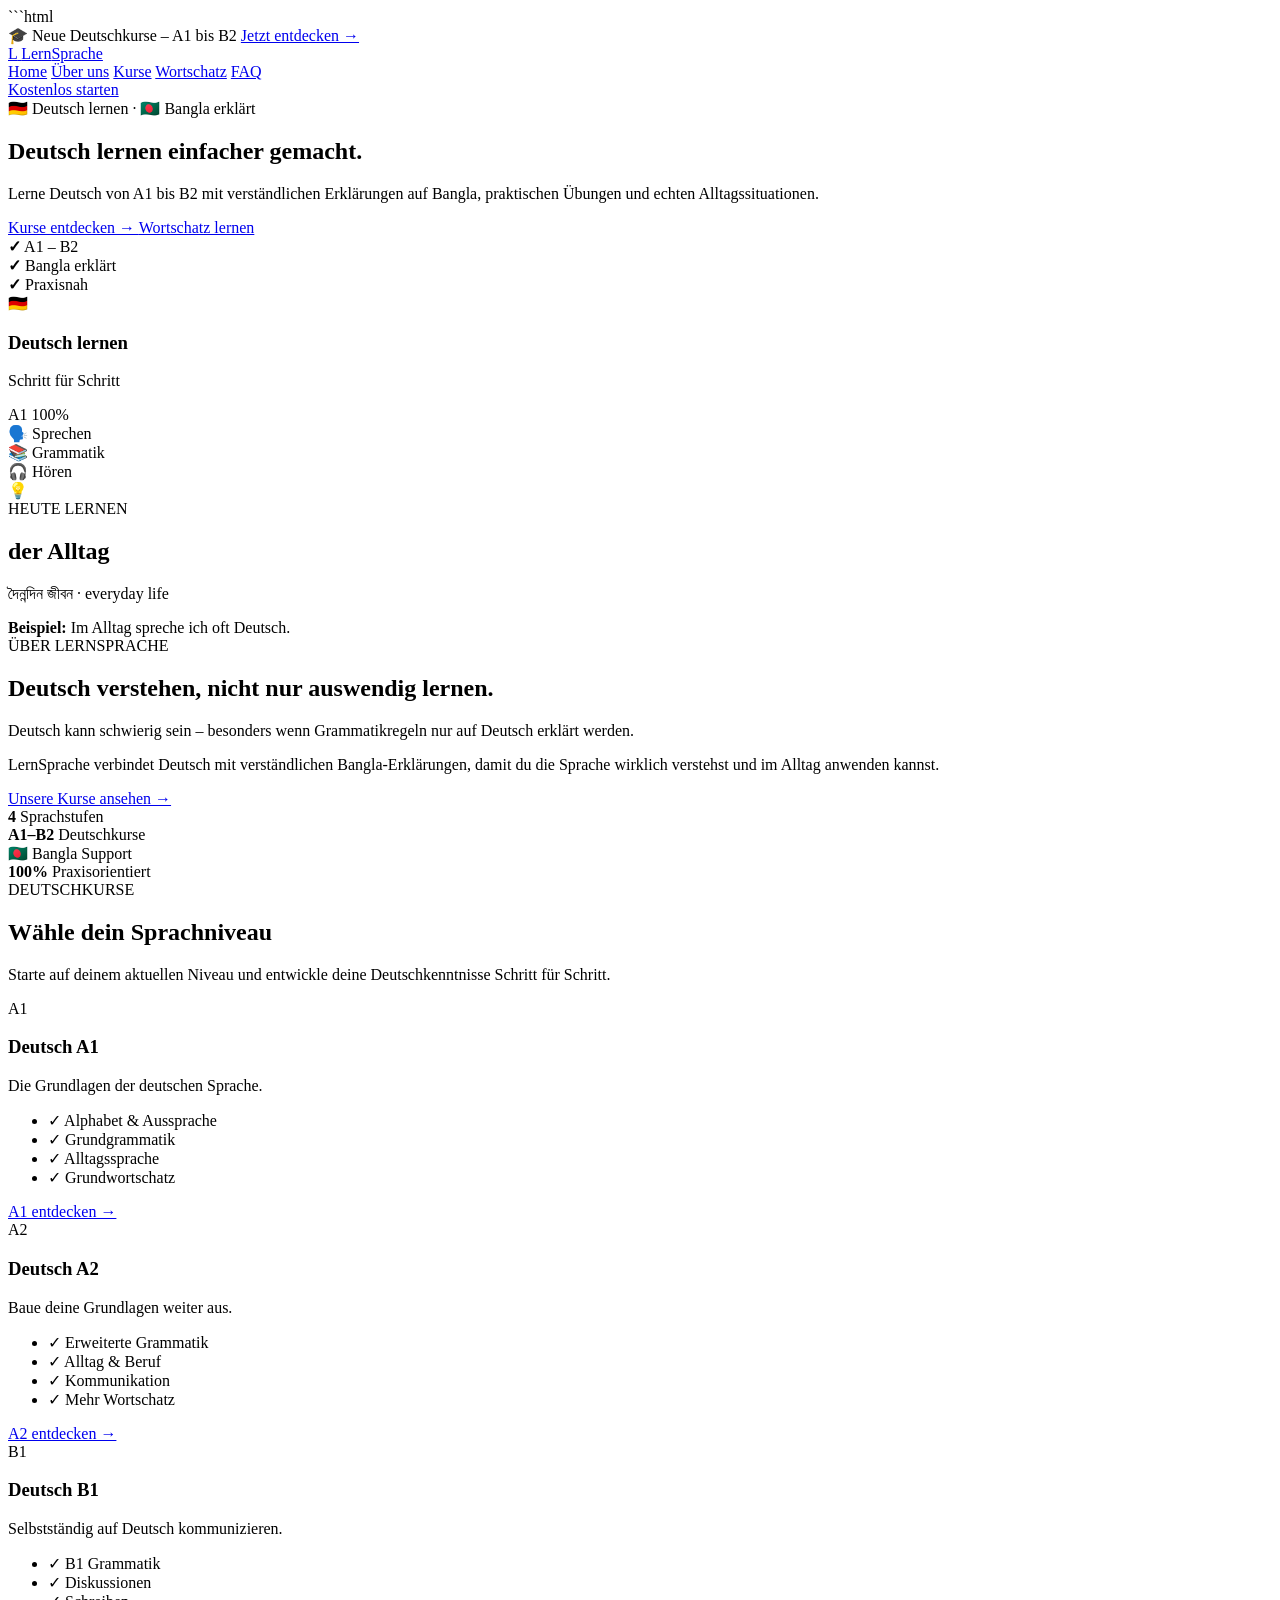
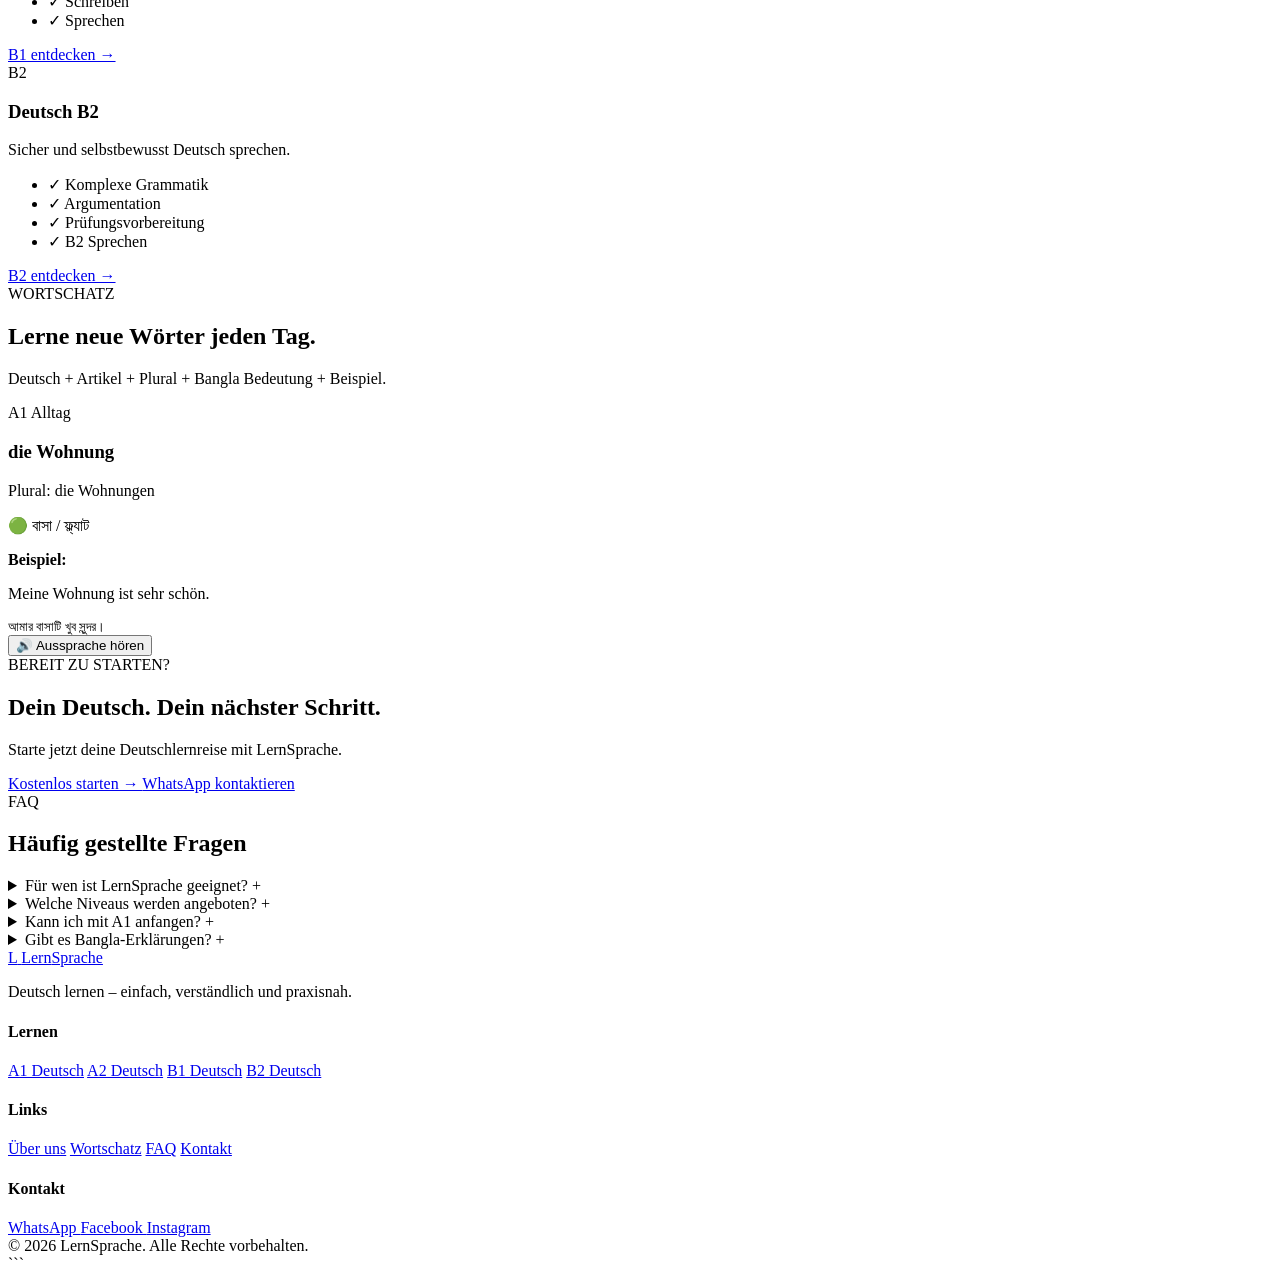
==== index.html @ aa7a7e9d "Add index.html for LernSprache website This commit adds a new HTML file for the LernSprache website," ====
```html
<!DOCTYPE html>
<html lang="de">

<head>
    <meta charset="UTF-8">

    <meta name="viewport" content="width=device-width, initial-scale=1.0">

    <meta name="description"
        content="LernSprache – Deutsch lernen auf Bangla. A1, A2, B1 und B2 Deutschkurse, Grammatik, Wortschatz und Prüfungsvorbereitung.">

    <title>LernSprache – Deutsch einfach lernen</title>

    <!-- Google Font -->
    <link rel="preconnect" href="https://fonts.googleapis.com">
    <link rel="preconnect" href="https://fonts.gstatic.com" crossorigin>

    <link
        href="https://fonts.googleapis.com/css2?family=Hind+Siliguri:wght@400;500;600;700&family=Poppins:wght@400;500;600;700;800&display=swap"
        rel="stylesheet">

    <!-- CSS -->
    <link rel="stylesheet" href="css/style.css">
</head>


<body>

    <!-- =========================================
         TOP ANNOUNCEMENT BAR
    ========================================== -->

    <div class="announcement-bar">
        🎓 Neue Deutschkurse – A1 bis B2
        <a href="#courses">Jetzt entdecken →</a>
    </div>


    <!-- =========================================
         NAVIGATION
    ========================================== -->

    <header class="header">

        <nav class="navbar container">

            <!-- Logo -->
            <a href="#" class="logo">
                <span class="logo-icon">L</span>
                <span class="logo-text">
                    Lern<span>Sprache</span>
                </span>
            </a>


            <!-- Navigation Links -->
            <div class="nav-links">

                <a href="#home">Home</a>

                <a href="#about">Über uns</a>

                <a href="#courses">Kurse</a>

                <a href="#vocabulary">Wortschatz</a>

                <a href="#faq">FAQ</a>

            </div>


            <!-- Navigation Button -->
            <a href="#contact" class="nav-button">
                Kostenlos starten
            </a>

        </nav>

    </header>



    <!-- =========================================
         HERO SECTION
    ========================================== -->

    <main>

        <section id="home" class="hero">

            <div class="container hero-grid">


                <!-- Hero Text -->

                <div class="hero-content">

                    <div class="badge">
                        🇩🇪 Deutsch lernen · 🇧🇩 Bangla erklärt
                    </div>


                    <h1>
                        Deutsch lernen
                        <span>einfacher</span>
                        gemacht.
                    </h1>


                    <p class="hero-description">
                        Lerne Deutsch von A1 bis B2 mit verständlichen
                        Erklärungen auf Bangla, praktischen Übungen und
                        echten Alltagssituationen.
                    </p>


                    <!-- Buttons -->

                    <div class="hero-buttons">

                        <a href="#courses" class="btn btn-primary">
                            Kurse entdecken →
                        </a>

                        <a href="#vocabulary" class="btn btn-secondary">
                            Wortschatz lernen
                        </a>

                    </div>


                    <!-- Small Features -->

                    <div class="hero-features">

                        <div>
                            <strong>✓</strong>
                            A1 – B2
                        </div>

                        <div>
                            <strong>✓</strong>
                            Bangla erklärt
                        </div>

                        <div>
                            <strong>✓</strong>
                            Praxisnah
                        </div>

                    </div>

                </div>


                <!-- Hero Illustration -->

                <div class="hero-visual">

                    <div class="hero-card main-card">

                        <div class="german-flag">
                            🇩🇪
                        </div>

                        <h3>
                            Deutsch lernen
                        </h3>

                        <p>
                            Schritt für Schritt
                        </p>

                        <div class="learning-progress">

                            <div class="progress-label">
                                <span>A1</span>
                                <span>100%</span>
                            </div>

                            <div class="progress-bar">
                                <div></div>
                            </div>

                        </div>

                    </div>


                    <div class="floating-card card-one">
                        🗣️ Sprechen
                    </div>

                    <div class="floating-card card-two">
                        📚 Grammatik
                    </div>

                    <div class="floating-card card-three">
                        🎧 Hören
                    </div>

                </div>

            </div>

        </section>



        <!-- =========================================
             TODAY'S WORD
        ========================================== -->

        <section class="word-section">

            <div class="container">

                <div class="word-card">

                    <div class="word-icon">
                        💡
                    </div>

                    <div>

                        <span class="section-label">
                            HEUTE LERNEN
                        </span>

                        <h2>
                            der Alltag
                        </h2>

                        <p>
                            দৈনন্দিন জীবন · everyday life
                        </p>

                    </div>

                    <div class="word-example">

                        <strong>Beispiel:</strong>

                        <span>
                            Im Alltag spreche ich oft Deutsch.
                        </span>

                    </div>

                </div>

            </div>

        </section>



        <!-- =========================================
             ABOUT
        ========================================== -->

        <section id="about" class="section about">

            <div class="container about-grid">

                <div class="about-content">

                    <span class="section-label">
                        ÜBER LERNSPRACHE
                    </span>

                    <h2>
                        Deutsch verstehen,
                        <span>nicht nur auswendig lernen.</span>
                    </h2>

                    <p>
                        Deutsch kann schwierig sein – besonders wenn
                        Grammatikregeln nur auf Deutsch erklärt werden.
                    </p>

                    <p>
                        LernSprache verbindet Deutsch mit verständlichen
                        Bangla-Erklärungen, damit du die Sprache wirklich
                        verstehst und im Alltag anwenden kannst.
                    </p>

                    <a href="#courses" class="text-link">
                        Unsere Kurse ansehen →
                    </a>

                </div>


                <div class="about-stats">

                    <div class="stat-card">

                        <strong>4</strong>

                        <span>
                            Sprachstufen
                        </span>

                    </div>


                    <div class="stat-card">

                        <strong>A1–B2</strong>

                        <span>
                            Deutschkurse
                        </span>

                    </div>


                    <div class="stat-card">

                        <strong>🇧🇩</strong>

                        <span>
                            Bangla Support
                        </span>

                    </div>


                    <div class="stat-card">

                        <strong>100%</strong>

                        <span>
                            Praxisorientiert
                        </span>

                    </div>

                </div>

            </div>

        </section>



        <!-- =========================================
             COURSES
        ========================================== -->

        <section id="courses" class="section courses">

            <div class="container">

                <div class="section-heading">

                    <span class="section-label">
                        DEUTSCHKURSE
                    </span>

                    <h2>
                        Wähle dein
                        <span>Sprachniveau</span>
                    </h2>

                    <p>
                        Starte auf deinem aktuellen Niveau und
                        entwickle deine Deutschkenntnisse Schritt für Schritt.
                    </p>

                </div>


                <div class="course-grid">


                    <!-- A1 -->

                    <article class="course-card">

                        <div class="level-badge">
                            A1
                        </div>

                        <h3>
                            Deutsch A1
                        </h3>

                        <p>
                            Die Grundlagen der deutschen Sprache.
                        </p>

                        <ul>

                            <li>✓ Alphabet & Aussprache</li>

                            <li>✓ Grundgrammatik</li>

                            <li>✓ Alltagssprache</li>

                            <li>✓ Grundwortschatz</li>

                        </ul>

                        <a href="#" class="course-button">
                            A1 entdecken →
                        </a>

                    </article>



                    <!-- A2 -->

                    <article class="course-card featured">

                        <div class="level-badge">
                            A2
                        </div>

                        <h3>
                            Deutsch A2
                        </h3>

                        <p>
                            Baue deine Grundlagen weiter aus.
                        </p>

                        <ul>

                            <li>✓ Erweiterte Grammatik</li>

                            <li>✓ Alltag & Beruf</li>

                            <li>✓ Kommunikation</li>

                            <li>✓ Mehr Wortschatz</li>

                        </ul>

                        <a href="#" class="course-button">
                            A2 entdecken →
                        </a>

                    </article>



                    <!-- B1 -->

                    <article class="course-card">

                        <div class="level-badge">
                            B1
                        </div>

                        <h3>
                            Deutsch B1
                        </h3>

                        <p>
                            Selbstständig auf Deutsch kommunizieren.
                        </p>

                        <ul>

                            <li>✓ B1 Grammatik</li>

                            <li>✓ Diskussionen</li>

                            <li>✓ Schreiben</li>

                            <li>✓ Sprechen</li>

                        </ul>

                        <a href="#" class="course-button">
                            B1 entdecken →
                        </a>

                    </article>



                    <!-- B2 -->

                    <article class="course-card">

                        <div class="level-badge">
                            B2
                        </div>

                        <h3>
                            Deutsch B2
                        </h3>

                        <p>
                            Sicher und selbstbewusst Deutsch sprechen.
                        </p>

                        <ul>

                            <li>✓ Komplexe Grammatik</li>

                            <li>✓ Argumentation</li>

                            <li>✓ Prüfungsvorbereitung</li>

                            <li>✓ B2 Sprechen</li>

                        </ul>

                        <a href="#" class="course-button">
                            B2 entdecken →
                        </a>

                    </article>

                </div>

            </div>

        </section>



        <!-- =========================================
             VOCABULARY
        ========================================== -->

        <section id="vocabulary" class="section vocabulary">

            <div class="container">

                <div class="section-heading">

                    <span class="section-label">
                        WORTSCHATZ
                    </span>

                    <h2>
                        Lerne neue Wörter
                        <span>jeden Tag.</span>
                    </h2>

                    <p>
                        Deutsch + Artikel + Plural + Bangla Bedeutung
                        + Beispiel.
                    </p>

                </div>


                <div class="vocabulary-card">

                    <div class="vocab-top">

                        <span class="vocab-level">
                            A1
                        </span>

                        <span>
                            Alltag
                        </span>

                    </div>


                    <h3>
                        die Wohnung
                    </h3>


                    <p class="plural">
                        Plural: die Wohnungen
                    </p>


                    <p class="meaning">
                        🟢 বাসা / ফ্ল্যাট
                    </p>


                    <div class="example-box">

                        <strong>
                            Beispiel:
                        </strong>

                        <p>
                            Meine Wohnung ist sehr schön.
                        </p>

                        <small>
                            আমার বাসাটি খুব সুন্দর।
                        </small>

                    </div>


                    <button class="audio-button">
                        🔊 Aussprache hören
                    </button>

                </div>

            </div>

        </section>



        <!-- =========================================
             CTA
        ========================================== -->

        <section id="contact" class="cta-section">

            <div class="container">

                <div class="cta-card">

                    <div>

                        <span class="section-label">
                            BEREIT ZU STARTEN?
                        </span>

                        <h2>
                            Dein Deutsch.
                            Dein nächster Schritt.
                        </h2>

                        <p>
                            Starte jetzt deine Deutschlernreise
                            mit LernSprache.
                        </p>

                    </div>


                    <div class="cta-buttons">

                        <a href="#" class="btn btn-white">
                            Kostenlos starten →
                        </a>

                        <a href="#" class="btn btn-outline-white">
                            WhatsApp kontaktieren
                        </a>

                    </div>

                </div>

            </div>

        </section>



        <!-- =========================================
             FAQ
        ========================================== -->

        <section id="faq" class="section faq">

            <div class="container">

                <div class="section-heading">

                    <span class="section-label">
                        FAQ
                    </span>

                    <h2>
                        Häufig gestellte
                        <span>Fragen</span>
                    </h2>

                </div>


                <div class="faq-list">


                    <details>

                        <summary>
                            Für wen ist LernSprache geeignet?
                            <span>+</span>
                        </summary>

                        <p>
                            LernSprache richtet sich an Deutschlernende
                            von A1 bis B2, besonders an Lernende, die
                            verständliche Erklärungen auf Bangla wünschen.
                        </p>

                    </details>


                    <details>

                        <summary>
                            Welche Niveaus werden angeboten?
                            <span>+</span>
                        </summary>

                        <p>
                            Aktuell konzentriert sich LernSprache auf
                            A1, A2, B1 und B2.
                        </p>

                    </details>


                    <details>

                        <summary>
                            Kann ich mit A1 anfangen?
                            <span>+</span>
                        </summary>

                        <p>
                            Ja. Du kannst ohne vorherige Deutschkenntnisse
                            mit A1 beginnen.
                        </p>

                    </details>


                    <details>

                        <summary>
                            Gibt es Bangla-Erklärungen?
                            <span>+</span>
                        </summary>

                        <p>
                            Ja. Grammatik, Wortschatz und wichtige
                            Konzepte können auf Bangla erklärt werden.
                        </p>

                    </details>

                </div>

            </div>

        </section>

    </main>



    <!-- =========================================
         FOOTER
    ========================================== -->

    <footer class="footer">

        <div class="container footer-grid">


            <div>

                <a href="#" class="logo footer-logo">

                    <span class="logo-icon">L</span>

                    <span class="logo-text">
                        Lern<span>Sprache</span>
                    </span>

                </a>

                <p>
                    Deutsch lernen – einfach,
                    verständlich und praxisnah.
                </p>

            </div>


            <div>

                <h4>
                    Lernen
                </h4>

                <a href="#courses">A1 Deutsch</a>

                <a href="#courses">A2 Deutsch</a>

                <a href="#courses">B1 Deutsch</a>

                <a href="#courses">B2 Deutsch</a>

            </div>


            <div>

                <h4>
                    Links
                </h4>

                <a href="#about">Über uns</a>

                <a href="#vocabulary">Wortschatz</a>

                <a href="#faq">FAQ</a>

                <a href="#contact">Kontakt</a>

            </div>


            <div>

                <h4>
                    Kontakt
                </h4>

                <a href="#">
                    WhatsApp
                </a>

                <a href="#">
                    Facebook
                </a>

                <a href="#">
                    Instagram
                </a>

            </div>

        </div>


        <div class="footer-bottom">

            <div class="container">

                © 2026 LernSprache. Alle Rechte vorbehalten.

            </div>

        </div>

    </footer>


</body>

</html>
```
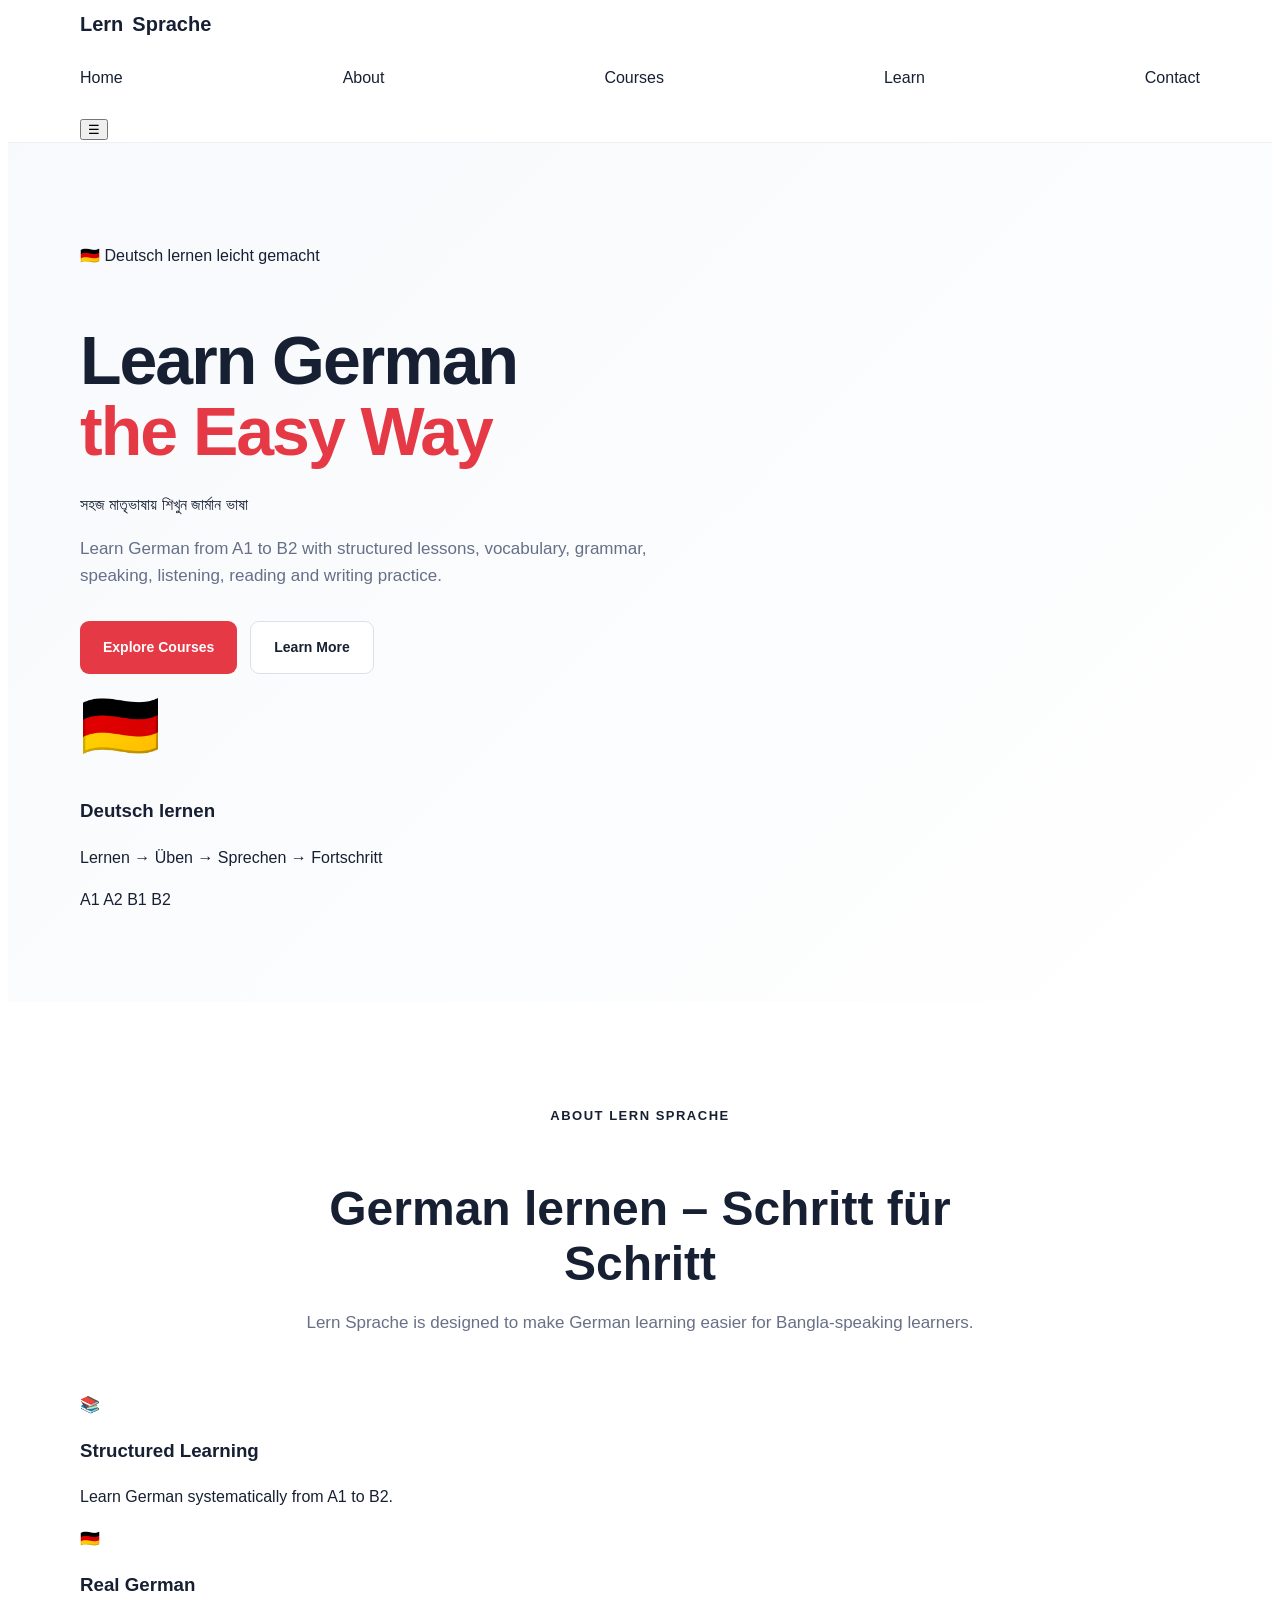
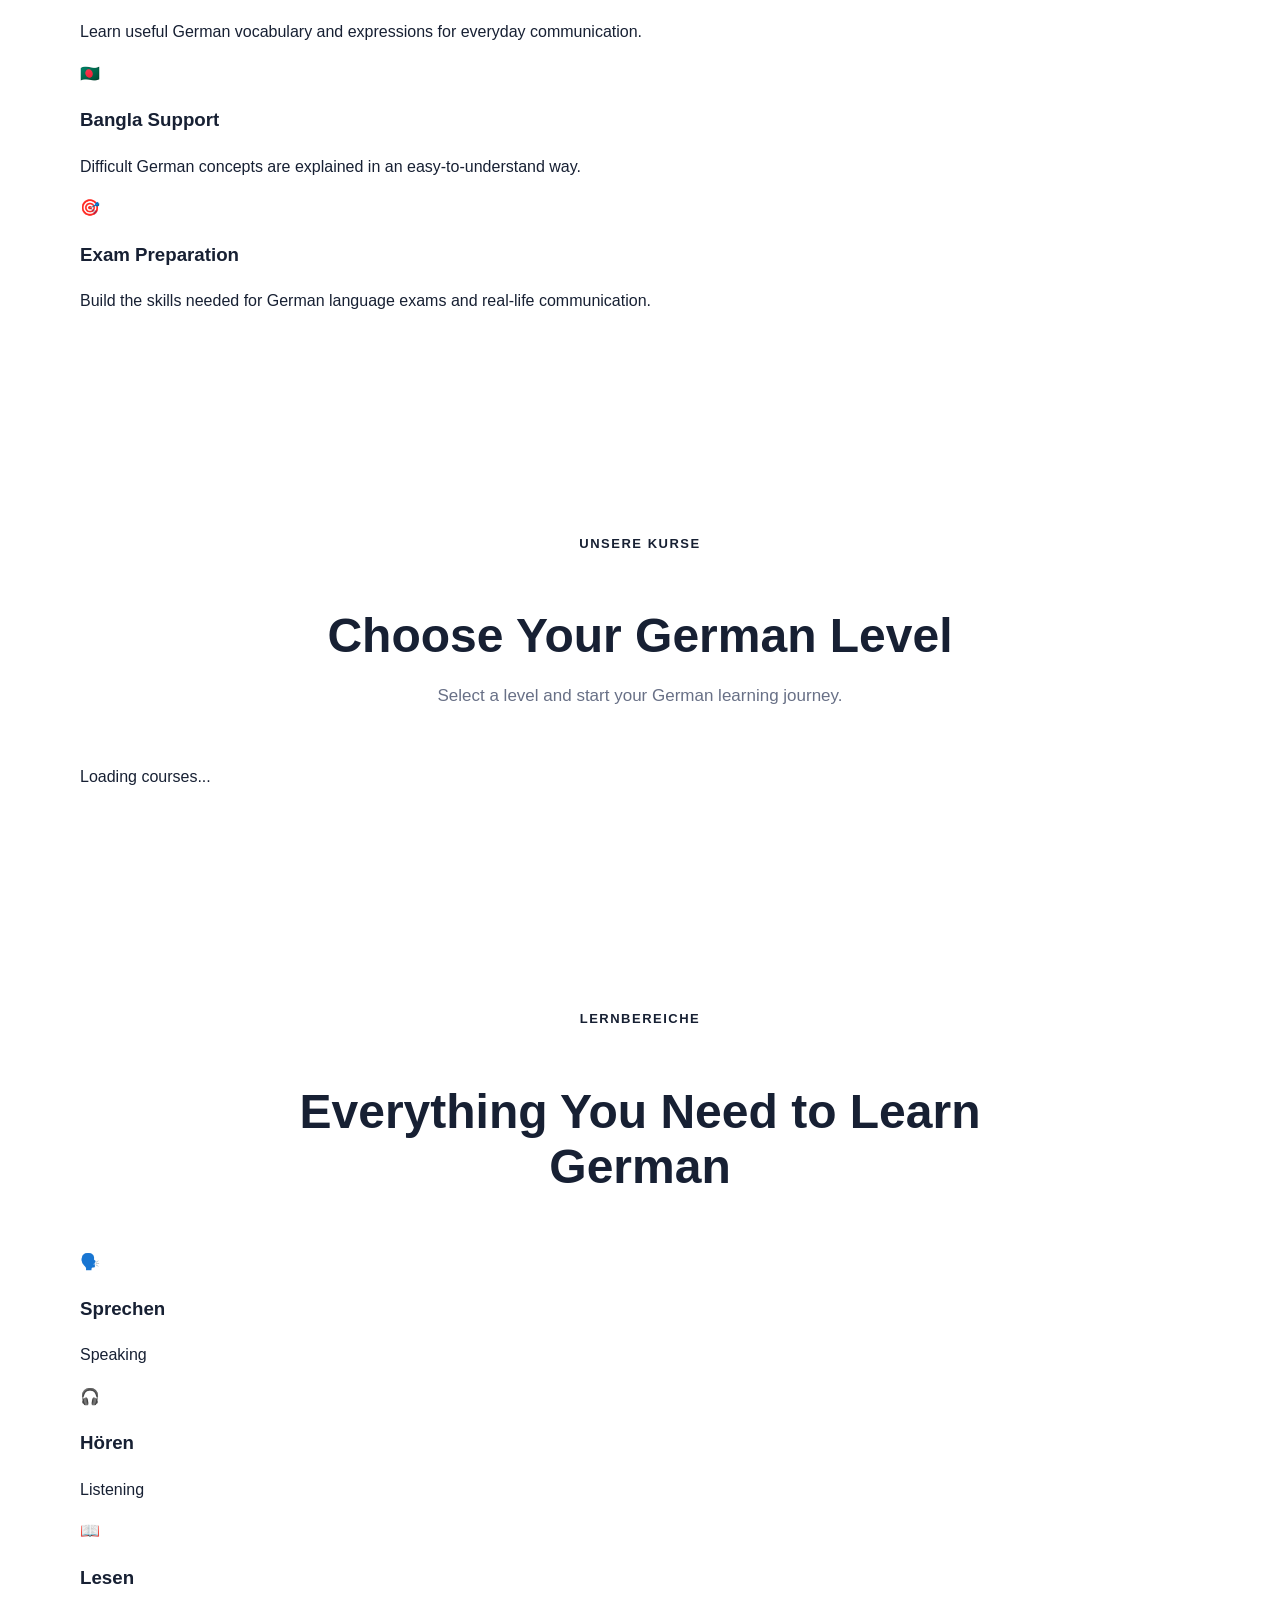
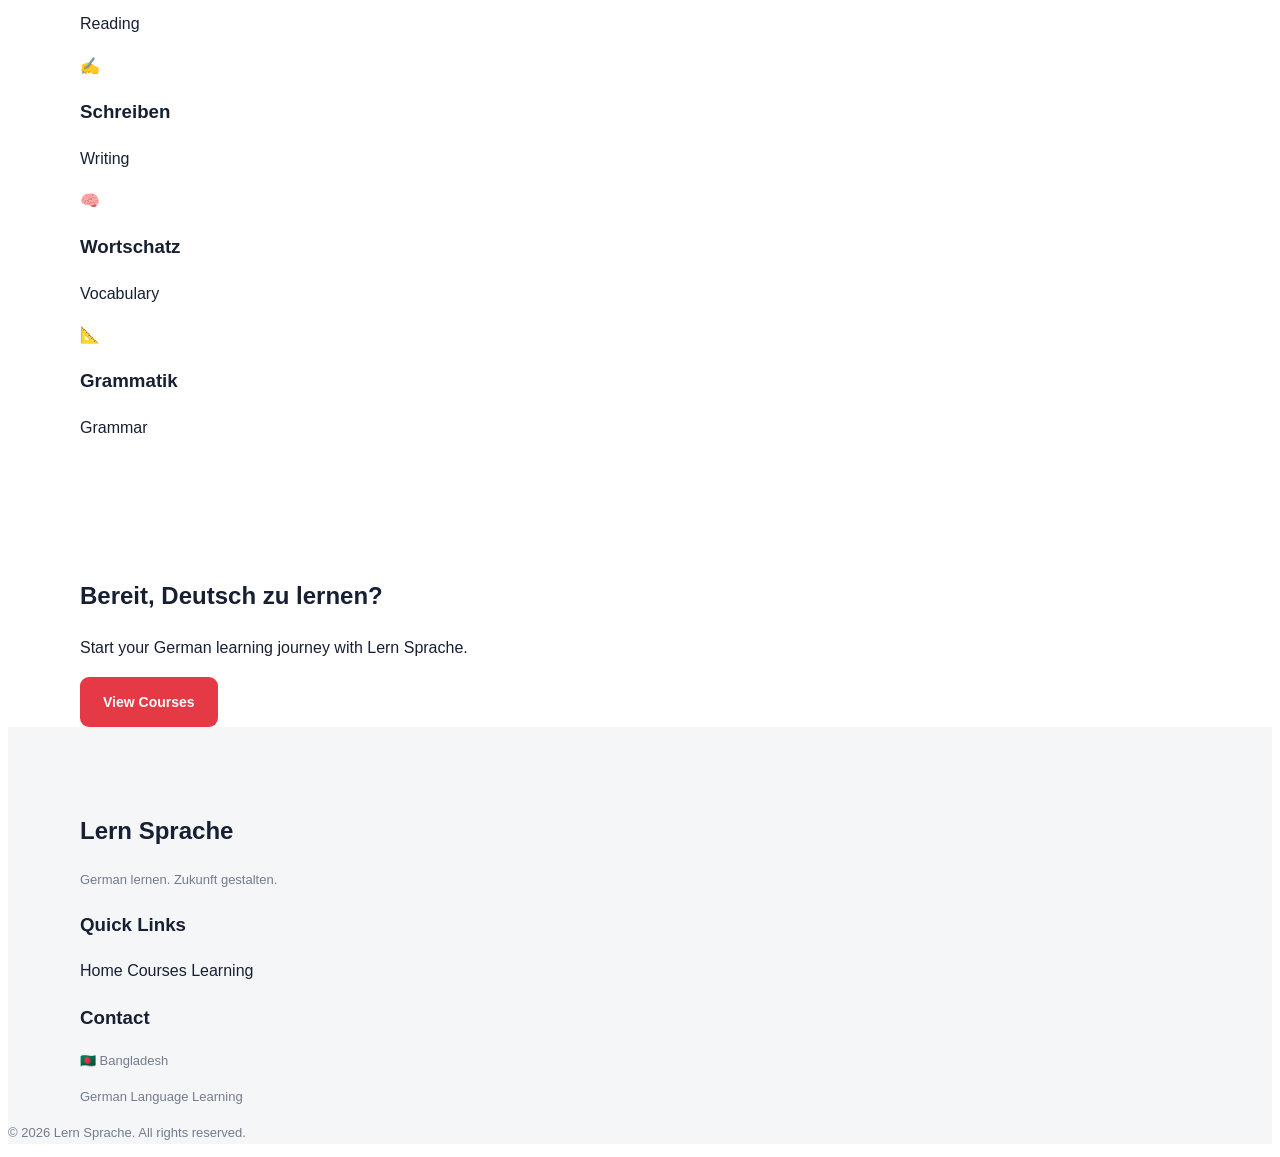
==== commit 1463b39b: "Revise index.html for improved content and language Updated the language and content of the index.ht" ====
--- a/index.html
+++ b/index.html
@@ -1,861 +1,417 @@
-```html
 <!DOCTYPE html>
-<html lang="de">
-
+<html lang="en">
 <head>
     <meta charset="UTF-8">
 
     <meta name="viewport" content="width=device-width, initial-scale=1.0">
 
-    <meta name="description"
-        content="LernSprache – Deutsch lernen auf Bangla. A1, A2, B1 und B2 Deutschkurse, Grammatik, Wortschatz und Prüfungsvorbereitung.">
-
-    <title>LernSprache – Deutsch einfach lernen</title>
-
-    <!-- Google Font -->
-    <link rel="preconnect" href="https://fonts.googleapis.com">
-    <link rel="preconnect" href="https://fonts.gstatic.com" crossorigin>
-
-    <link
-        href="https://fonts.googleapis.com/css2?family=Hind+Siliguri:wght@400;500;600;700&family=Poppins:wght@400;500;600;700;800&display=swap"
-        rel="stylesheet">
-
-    <!-- CSS -->
+    <meta
+        name="description"
+        content="Lern Sprache – Learn German easily with Bangla and English support."
+    >
+
+    <title>Lern Sprache | Learn German Easily</title>
+
     <link rel="stylesheet" href="css/style.css">
 </head>
 
-
 <body>
 
-    <!-- =========================================
-         TOP ANNOUNCEMENT BAR
-    ========================================== -->
-
-    <div class="announcement-bar">
-        🎓 Neue Deutschkurse – A1 bis B2
-        <a href="#courses">Jetzt entdecken →</a>
-    </div>
-
-
-    <!-- =========================================
-         NAVIGATION
-    ========================================== -->
+    <!-- ================= HEADER ================= -->
 
     <header class="header">
 
-        <nav class="navbar container">
-
-            <!-- Logo -->
-            <a href="#" class="logo">
-                <span class="logo-icon">L</span>
-                <span class="logo-text">
-                    Lern<span>Sprache</span>
+        <div class="container nav-container">
+
+            <a href="index.html" class="logo">
+                Lern <span>Sprache</span>
+            </a>
+
+            <nav class="navbar">
+
+                <a href="#home">Home</a>
+                <a href="#about">About</a>
+                <a href="#courses">Courses</a>
+                <a href="#learning">Learn</a>
+                <a href="#contact">Contact</a>
+
+            </nav>
+
+            <button class="menu-btn" id="menuBtn">
+                ☰
+            </button>
+
+        </div>
+
+    </header>
+
+
+    <!-- ================= HERO ================= -->
+
+    <section class="hero" id="home">
+
+        <div class="container hero-container">
+
+            <div class="hero-content">
+
+                <span class="hero-label">
+                    🇩🇪 Deutsch lernen leicht gemacht
                 </span>
+
+                <h1>
+                    Learn German
+                    <span>the Easy Way</span>
+                </h1>
+
+                <p class="hero-bangla">
+                    সহজ মাতৃভাষায় শিখুন জার্মান ভাষা
+                </p>
+
+                <p class="hero-description">
+                    Learn German from A1 to B2 with structured lessons,
+                    vocabulary, grammar, speaking, listening, reading and writing practice.
+                </p>
+
+                <div class="hero-buttons">
+
+                    <a href="#courses" class="btn btn-primary">
+                        Explore Courses
+                    </a>
+
+                    <a href="#about" class="btn btn-secondary">
+                        Learn More
+                    </a>
+
+                </div>
+
+            </div>
+
+
+            <div class="hero-card">
+
+                <div class="german-flag">
+                    🇩🇪
+                </div>
+
+                <h3>
+                    Deutsch lernen
+                </h3>
+
+                <p>
+                    Lernen → Üben → Sprechen → Fortschritt
+                </p>
+
+                <div class="hero-levels">
+
+                    <span>A1</span>
+                    <span>A2</span>
+                    <span>B1</span>
+                    <span>B2</span>
+
+                </div>
+
+            </div>
+
+        </div>
+
+    </section>
+
+
+    <!-- ================= ABOUT ================= -->
+
+    <section class="section" id="about">
+
+        <div class="container">
+
+            <div class="section-heading">
+
+                <span class="section-label">
+                    About Lern Sprache
+                </span>
+
+                <h2>
+                    German lernen – Schritt für Schritt
+                </h2>
+
+                <p>
+                    Lern Sprache is designed to make German learning easier
+                    for Bangla-speaking learners.
+                </p>
+
+            </div>
+
+
+            <div class="features">
+
+                <div class="feature-card">
+
+                    <div class="feature-icon">
+                        📚
+                    </div>
+
+                    <h3>
+                        Structured Learning
+                    </h3>
+
+                    <p>
+                        Learn German systematically from A1 to B2.
+                    </p>
+
+                </div>
+
+
+                <div class="feature-card">
+
+                    <div class="feature-icon">
+                        🇩🇪
+                    </div>
+
+                    <h3>
+                        Real German
+                    </h3>
+
+                    <p>
+                        Learn useful German vocabulary and expressions
+                        for everyday communication.
+                    </p>
+
+                </div>
+
+
+                <div class="feature-card">
+
+                    <div class="feature-icon">
+                        🇧🇩
+                    </div>
+
+                    <h3>
+                        Bangla Support
+                    </h3>
+
+                    <p>
+                        Difficult German concepts are explained
+                        in an easy-to-understand way.
+                    </p>
+
+                </div>
+
+
+                <div class="feature-card">
+
+                    <div class="feature-icon">
+                        🎯
+                    </div>
+
+                    <h3>
+                        Exam Preparation
+                    </h3>
+
+                    <p>
+                        Build the skills needed for German language exams
+                        and real-life communication.
+                    </p>
+
+                </div>
+
+            </div>
+
+        </div>
+
+    </section>
+
+
+    <!-- ================= COURSES ================= -->
+
+    <section class="section courses-section" id="courses">
+
+        <div class="container">
+
+            <div class="section-heading">
+
+                <span class="section-label">
+                    Unsere Kurse
+                </span>
+
+                <h2>
+                    Choose Your German Level
+                </h2>
+
+                <p>
+                    Select a level and start your German learning journey.
+                </p>
+
+            </div>
+
+
+            <!-- JavaScript will generate courses here -->
+
+            <div
+                class="courses-grid"
+                id="coursesContainer"
+            >
+
+                <p class="loading">
+                    Loading courses...
+                </p>
+
+            </div>
+
+        </div>
+
+    </section>
+
+
+    <!-- ================= LEARNING ================= -->
+
+    <section class="section" id="learning">
+
+        <div class="container">
+
+            <div class="section-heading">
+
+                <span class="section-label">
+                    Lernbereiche
+                </span>
+
+                <h2>
+                    Everything You Need to Learn German
+                </h2>
+
+            </div>
+
+
+            <div class="learning-grid">
+
+                <div class="learning-card">
+                    <span>🗣️</span>
+                    <h3>Sprechen</h3>
+                    <p>Speaking</p>
+                </div>
+
+                <div class="learning-card">
+                    <span>🎧</span>
+                    <h3>Hören</h3>
+                    <p>Listening</p>
+                </div>
+
+                <div class="learning-card">
+                    <span>📖</span>
+                    <h3>Lesen</h3>
+                    <p>Reading</p>
+                </div>
+
+                <div class="learning-card">
+                    <span>✍️</span>
+                    <h3>Schreiben</h3>
+                    <p>Writing</p>
+                </div>
+
+                <div class="learning-card">
+                    <span>🧠</span>
+                    <h3>Wortschatz</h3>
+                    <p>Vocabulary</p>
+                </div>
+
+                <div class="learning-card">
+                    <span>📐</span>
+                    <h3>Grammatik</h3>
+                    <p>Grammar</p>
+                </div>
+
+            </div>
+
+        </div>
+
+    </section>
+
+
+    <!-- ================= CTA ================= -->
+
+    <section class="cta">
+
+        <div class="container cta-content">
+
+            <h2>
+                Bereit, Deutsch zu lernen?
+            </h2>
+
+            <p>
+                Start your German learning journey with Lern Sprache.
+            </p>
+
+            <a href="#courses" class="btn btn-primary">
+                View Courses
             </a>
 
-
-            <!-- Navigation Links -->
-            <div class="nav-links">
+        </div>
+
+    </section>
+
+
+    <!-- ================= CONTACT ================= -->
+
+    <footer class="footer" id="contact">
+
+        <div class="container footer-container">
+
+            <div>
+
+                <h2 class="footer-logo">
+                    Lern Sprache
+                </h2>
+
+                <p>
+                    German lernen. Zukunft gestalten.
+                </p>
+
+            </div>
+
+
+            <div>
+
+                <h3>
+                    Quick Links
+                </h3>
 
                 <a href="#home">Home</a>
-
-                <a href="#about">Über uns</a>
-
-                <a href="#courses">Kurse</a>
-
-                <a href="#vocabulary">Wortschatz</a>
-
-                <a href="#faq">FAQ</a>
-
-            </div>
-
-
-            <!-- Navigation Button -->
-            <a href="#contact" class="nav-button">
-                Kostenlos starten
-            </a>
-
-        </nav>
-
-    </header>
-
-
-
-    <!-- =========================================
-         HERO SECTION
-    ========================================== -->
-
-    <main>
-
-        <section id="home" class="hero">
-
-            <div class="container hero-grid">
-
-
-                <!-- Hero Text -->
-
-                <div class="hero-content">
-
-                    <div class="badge">
-                        🇩🇪 Deutsch lernen · 🇧🇩 Bangla erklärt
-                    </div>
-
-
-                    <h1>
-                        Deutsch lernen
-                        <span>einfacher</span>
-                        gemacht.
-                    </h1>
-
-
-                    <p class="hero-description">
-                        Lerne Deutsch von A1 bis B2 mit verständlichen
-                        Erklärungen auf Bangla, praktischen Übungen und
-                        echten Alltagssituationen.
-                    </p>
-
-
-                    <!-- Buttons -->
-
-                    <div class="hero-buttons">
-
-                        <a href="#courses" class="btn btn-primary">
-                            Kurse entdecken →
-                        </a>
-
-                        <a href="#vocabulary" class="btn btn-secondary">
-                            Wortschatz lernen
-                        </a>
-
-                    </div>
-
-
-                    <!-- Small Features -->
-
-                    <div class="hero-features">
-
-                        <div>
-                            <strong>✓</strong>
-                            A1 – B2
-                        </div>
-
-                        <div>
-                            <strong>✓</strong>
-                            Bangla erklärt
-                        </div>
-
-                        <div>
-                            <strong>✓</strong>
-                            Praxisnah
-                        </div>
-
-                    </div>
-
-                </div>
-
-
-                <!-- Hero Illustration -->
-
-                <div class="hero-visual">
-
-                    <div class="hero-card main-card">
-
-                        <div class="german-flag">
-                            🇩🇪
-                        </div>
-
-                        <h3>
-                            Deutsch lernen
-                        </h3>
-
-                        <p>
-                            Schritt für Schritt
-                        </p>
-
-                        <div class="learning-progress">
-
-                            <div class="progress-label">
-                                <span>A1</span>
-                                <span>100%</span>
-                            </div>
-
-                            <div class="progress-bar">
-                                <div></div>
-                            </div>
-
-                        </div>
-
-                    </div>
-
-
-                    <div class="floating-card card-one">
-                        🗣️ Sprechen
-                    </div>
-
-                    <div class="floating-card card-two">
-                        📚 Grammatik
-                    </div>
-
-                    <div class="floating-card card-three">
-                        🎧 Hören
-                    </div>
-
-                </div>
-
-            </div>
-
-        </section>
-
-
-
-        <!-- =========================================
-             TODAY'S WORD
-        ========================================== -->
-
-        <section class="word-section">
-
-            <div class="container">
-
-                <div class="word-card">
-
-                    <div class="word-icon">
-                        💡
-                    </div>
-
-                    <div>
-
-                        <span class="section-label">
-                            HEUTE LERNEN
-                        </span>
-
-                        <h2>
-                            der Alltag
-                        </h2>
-
-                        <p>
-                            দৈনন্দিন জীবন · everyday life
-                        </p>
-
-                    </div>
-
-                    <div class="word-example">
-
-                        <strong>Beispiel:</strong>
-
-                        <span>
-                            Im Alltag spreche ich oft Deutsch.
-                        </span>
-
-                    </div>
-
-                </div>
-
-            </div>
-
-        </section>
-
-
-
-        <!-- =========================================
-             ABOUT
-        ========================================== -->
-
-        <section id="about" class="section about">
-
-            <div class="container about-grid">
-
-                <div class="about-content">
-
-                    <span class="section-label">
-                        ÜBER LERNSPRACHE
-                    </span>
-
-                    <h2>
-                        Deutsch verstehen,
-                        <span>nicht nur auswendig lernen.</span>
-                    </h2>
-
-                    <p>
-                        Deutsch kann schwierig sein – besonders wenn
-                        Grammatikregeln nur auf Deutsch erklärt werden.
-                    </p>
-
-                    <p>
-                        LernSprache verbindet Deutsch mit verständlichen
-                        Bangla-Erklärungen, damit du die Sprache wirklich
-                        verstehst und im Alltag anwenden kannst.
-                    </p>
-
-                    <a href="#courses" class="text-link">
-                        Unsere Kurse ansehen →
-                    </a>
-
-                </div>
-
-
-                <div class="about-stats">
-
-                    <div class="stat-card">
-
-                        <strong>4</strong>
-
-                        <span>
-                            Sprachstufen
-                        </span>
-
-                    </div>
-
-
-                    <div class="stat-card">
-
-                        <strong>A1–B2</strong>
-
-                        <span>
-                            Deutschkurse
-                        </span>
-
-                    </div>
-
-
-                    <div class="stat-card">
-
-                        <strong>🇧🇩</strong>
-
-                        <span>
-                            Bangla Support
-                        </span>
-
-                    </div>
-
-
-                    <div class="stat-card">
-
-                        <strong>100%</strong>
-
-                        <span>
-                            Praxisorientiert
-                        </span>
-
-                    </div>
-
-                </div>
-
-            </div>
-
-        </section>
-
-
-
-        <!-- =========================================
-             COURSES
-        ========================================== -->
-
-        <section id="courses" class="section courses">
-
-            <div class="container">
-
-                <div class="section-heading">
-
-                    <span class="section-label">
-                        DEUTSCHKURSE
-                    </span>
-
-                    <h2>
-                        Wähle dein
-                        <span>Sprachniveau</span>
-                    </h2>
-
-                    <p>
-                        Starte auf deinem aktuellen Niveau und
-                        entwickle deine Deutschkenntnisse Schritt für Schritt.
-                    </p>
-
-                </div>
-
-
-                <div class="course-grid">
-
-
-                    <!-- A1 -->
-
-                    <article class="course-card">
-
-                        <div class="level-badge">
-                            A1
-                        </div>
-
-                        <h3>
-                            Deutsch A1
-                        </h3>
-
-                        <p>
-                            Die Grundlagen der deutschen Sprache.
-                        </p>
-
-                        <ul>
-
-                            <li>✓ Alphabet & Aussprache</li>
-
-                            <li>✓ Grundgrammatik</li>
-
-                            <li>✓ Alltagssprache</li>
-
-                            <li>✓ Grundwortschatz</li>
-
-                        </ul>
-
-                        <a href="#" class="course-button">
-                            A1 entdecken →
-                        </a>
-
-                    </article>
-
-
-
-                    <!-- A2 -->
-
-                    <article class="course-card featured">
-
-                        <div class="level-badge">
-                            A2
-                        </div>
-
-                        <h3>
-                            Deutsch A2
-                        </h3>
-
-                        <p>
-                            Baue deine Grundlagen weiter aus.
-                        </p>
-
-                        <ul>
-
-                            <li>✓ Erweiterte Grammatik</li>
-
-                            <li>✓ Alltag & Beruf</li>
-
-                            <li>✓ Kommunikation</li>
-
-                            <li>✓ Mehr Wortschatz</li>
-
-                        </ul>
-
-                        <a href="#" class="course-button">
-                            A2 entdecken →
-                        </a>
-
-                    </article>
-
-
-
-                    <!-- B1 -->
-
-                    <article class="course-card">
-
-                        <div class="level-badge">
-                            B1
-                        </div>
-
-                        <h3>
-                            Deutsch B1
-                        </h3>
-
-                        <p>
-                            Selbstständig auf Deutsch kommunizieren.
-                        </p>
-
-                        <ul>
-
-                            <li>✓ B1 Grammatik</li>
-
-                            <li>✓ Diskussionen</li>
-
-                            <li>✓ Schreiben</li>
-
-                            <li>✓ Sprechen</li>
-
-                        </ul>
-
-                        <a href="#" class="course-button">
-                            B1 entdecken →
-                        </a>
-
-                    </article>
-
-
-
-                    <!-- B2 -->
-
-                    <article class="course-card">
-
-                        <div class="level-badge">
-                            B2
-                        </div>
-
-                        <h3>
-                            Deutsch B2
-                        </h3>
-
-                        <p>
-                            Sicher und selbstbewusst Deutsch sprechen.
-                        </p>
-
-                        <ul>
-
-                            <li>✓ Komplexe Grammatik</li>
-
-                            <li>✓ Argumentation</li>
-
-                            <li>✓ Prüfungsvorbereitung</li>
-
-                            <li>✓ B2 Sprechen</li>
-
-                        </ul>
-
-                        <a href="#" class="course-button">
-                            B2 entdecken →
-                        </a>
-
-                    </article>
-
-                </div>
-
-            </div>
-
-        </section>
-
-
-
-        <!-- =========================================
-             VOCABULARY
-        ========================================== -->
-
-        <section id="vocabulary" class="section vocabulary">
-
-            <div class="container">
-
-                <div class="section-heading">
-
-                    <span class="section-label">
-                        WORTSCHATZ
-                    </span>
-
-                    <h2>
-                        Lerne neue Wörter
-                        <span>jeden Tag.</span>
-                    </h2>
-
-                    <p>
-                        Deutsch + Artikel + Plural + Bangla Bedeutung
-                        + Beispiel.
-                    </p>
-
-                </div>
-
-
-                <div class="vocabulary-card">
-
-                    <div class="vocab-top">
-
-                        <span class="vocab-level">
-                            A1
-                        </span>
-
-                        <span>
-                            Alltag
-                        </span>
-
-                    </div>
-
-
-                    <h3>
-                        die Wohnung
-                    </h3>
-
-
-                    <p class="plural">
-                        Plural: die Wohnungen
-                    </p>
-
-
-                    <p class="meaning">
-                        🟢 বাসা / ফ্ল্যাট
-                    </p>
-
-
-                    <div class="example-box">
-
-                        <strong>
-                            Beispiel:
-                        </strong>
-
-                        <p>
-                            Meine Wohnung ist sehr schön.
-                        </p>
-
-                        <small>
-                            আমার বাসাটি খুব সুন্দর।
-                        </small>
-
-                    </div>
-
-
-                    <button class="audio-button">
-                        🔊 Aussprache hören
-                    </button>
-
-                </div>
-
-            </div>
-
-        </section>
-
-
-
-        <!-- =========================================
-             CTA
-        ========================================== -->
-
-        <section id="contact" class="cta-section">
-
-            <div class="container">
-
-                <div class="cta-card">
-
-                    <div>
-
-                        <span class="section-label">
-                            BEREIT ZU STARTEN?
-                        </span>
-
-                        <h2>
-                            Dein Deutsch.
-                            Dein nächster Schritt.
-                        </h2>
-
-                        <p>
-                            Starte jetzt deine Deutschlernreise
-                            mit LernSprache.
-                        </p>
-
-                    </div>
-
-
-                    <div class="cta-buttons">
-
-                        <a href="#" class="btn btn-white">
-                            Kostenlos starten →
-                        </a>
-
-                        <a href="#" class="btn btn-outline-white">
-                            WhatsApp kontaktieren
-                        </a>
-
-                    </div>
-
-                </div>
-
-            </div>
-
-        </section>
-
-
-
-        <!-- =========================================
-             FAQ
-        ========================================== -->
-
-        <section id="faq" class="section faq">
-
-            <div class="container">
-
-                <div class="section-heading">
-
-                    <span class="section-label">
-                        FAQ
-                    </span>
-
-                    <h2>
-                        Häufig gestellte
-                        <span>Fragen</span>
-                    </h2>
-
-                </div>
-
-
-                <div class="faq-list">
-
-
-                    <details>
-
-                        <summary>
-                            Für wen ist LernSprache geeignet?
-                            <span>+</span>
-                        </summary>
-
-                        <p>
-                            LernSprache richtet sich an Deutschlernende
-                            von A1 bis B2, besonders an Lernende, die
-                            verständliche Erklärungen auf Bangla wünschen.
-                        </p>
-
-                    </details>
-
-
-                    <details>
-
-                        <summary>
-                            Welche Niveaus werden angeboten?
-                            <span>+</span>
-                        </summary>
-
-                        <p>
-                            Aktuell konzentriert sich LernSprache auf
-                            A1, A2, B1 und B2.
-                        </p>
-
-                    </details>
-
-
-                    <details>
-
-                        <summary>
-                            Kann ich mit A1 anfangen?
-                            <span>+</span>
-                        </summary>
-
-                        <p>
-                            Ja. Du kannst ohne vorherige Deutschkenntnisse
-                            mit A1 beginnen.
-                        </p>
-
-                    </details>
-
-
-                    <details>
-
-                        <summary>
-                            Gibt es Bangla-Erklärungen?
-                            <span>+</span>
-                        </summary>
-
-                        <p>
-                            Ja. Grammatik, Wortschatz und wichtige
-                            Konzepte können auf Bangla erklärt werden.
-                        </p>
-
-                    </details>
-
-                </div>
-
-            </div>
-
-        </section>
-
-    </main>
-
-
-
-    <!-- =========================================
-         FOOTER
-    ========================================== -->
-
-    <footer class="footer">
-
-        <div class="container footer-grid">
+                <a href="#courses">Courses</a>
+                <a href="#learning">Learning</a>
+
+            </div>
 
 
             <div>
 
-                <a href="#" class="logo footer-logo">
-
-                    <span class="logo-icon">L</span>
-
-                    <span class="logo-text">
-                        Lern<span>Sprache</span>
-                    </span>
-
-                </a>
-
-                <p>
-                    Deutsch lernen – einfach,
-                    verständlich und praxisnah.
-                </p>
-
-            </div>
-
-
-            <div>
-
-                <h4>
-                    Lernen
-                </h4>
-
-                <a href="#courses">A1 Deutsch</a>
-
-                <a href="#courses">A2 Deutsch</a>
-
-                <a href="#courses">B1 Deutsch</a>
-
-                <a href="#courses">B2 Deutsch</a>
-
-            </div>
-
-
-            <div>
-
-                <h4>
-                    Links
-                </h4>
-
-                <a href="#about">Über uns</a>
-
-                <a href="#vocabulary">Wortschatz</a>
-
-                <a href="#faq">FAQ</a>
-
-                <a href="#contact">Kontakt</a>
-
-            </div>
-
-
-            <div>
-
-                <h4>
-                    Kontakt
-                </h4>
-
-                <a href="#">
-                    WhatsApp
-                </a>
-
-                <a href="#">
-                    Facebook
-                </a>
-
-                <a href="#">
-                    Instagram
-                </a>
-
-            </div>
-
-        </div>
-
-
-        <div class="footer-bottom">
-
-            <div class="container">
-
-                © 2026 LernSprache. Alle Rechte vorbehalten.
-
-            </div>
+                <h3>
+                    Contact
+                </h3>
+
+                <p>
+                    🇧🇩 Bangladesh
+                </p>
+
+                <p>
+                    German Language Learning
+                </p>
+
+            </div>
+
+        </div>
+
+
+        <div class="copyright">
+
+            <p>
+                © 2026 Lern Sprache. All rights reserved.
+            </p>
 
         </div>
 
     </footer>
 
 
+    <script src="js/courses.js"></script>
+    <script src="js/main.js"></script>
+
 </body>
-
 </html>
-```
--- a/css/style.css
+++ b/css/style.css
@@ -0,0 +1,1041 @@
+```css
+/* =========================================
+   RESET
+========================================= */
+
+* {
+    margin: 0;
+    padding: 0;
+    box-sizing: border-box;
+}
+
+
+html {
+    scroll-behavior: smooth;
+}
+
+
+body {
+    font-family: "Poppins", "Hind Siliguri", sans-serif;
+    color: #172033;
+    background: #ffffff;
+    line-height: 1.6;
+}
+
+
+a {
+    text-decoration: none;
+    color: inherit;
+}
+
+
+ul {
+    list-style: none;
+}
+
+
+button {
+    font-family: inherit;
+}
+
+
+
+/* =========================================
+   GLOBAL
+========================================= */
+
+.container {
+    width: min(1120px, 92%);
+    margin: 0 auto;
+}
+
+
+.section {
+    padding: 100px 0;
+}
+
+
+.section-label {
+    display: inline-block;
+    font-size: 13px;
+    font-weight: 700;
+    letter-spacing: 1.5px;
+    margin-bottom: 14px;
+    text-transform: uppercase;
+}
+
+
+.section-heading {
+    max-width: 700px;
+    margin: 0 auto 55px;
+    text-align: center;
+}
+
+
+.section-heading h2 {
+    font-size: clamp(32px, 4vw, 48px);
+    line-height: 1.15;
+    margin-bottom: 18px;
+}
+
+
+.section-heading h2 span,
+.about-content h2 span {
+    display: block;
+}
+
+
+.section-heading p {
+    color: #687086;
+    font-size: 17px;
+}
+
+
+
+/* =========================================
+   ANNOUNCEMENT BAR
+========================================= */
+
+.announcement-bar {
+    background: #172033;
+    color: #ffffff;
+    text-align: center;
+    padding: 10px 20px;
+    font-size: 13px;
+}
+
+
+.announcement-bar a {
+    margin-left: 10px;
+    font-weight: 600;
+    text-decoration: underline;
+}
+
+
+
+/* =========================================
+   NAVBAR
+========================================= */
+
+.header {
+    position: sticky;
+    top: 0;
+    z-index: 1000;
+    background: rgba(255, 255, 255, 0.96);
+    border-bottom: 1px solid #edf0f5;
+}
+
+
+.navbar {
+    height: 76px;
+    display: flex;
+    align-items: center;
+    justify-content: space-between;
+}
+
+
+.logo {
+    display: flex;
+    align-items: center;
+    gap: 9px;
+    font-weight: 800;
+    font-size: 20px;
+}
+
+
+.logo-icon {
+    width: 38px;
+    height: 38px;
+    border-radius: 10px;
+    background: #172033;
+    color: white;
+    display: grid;
+    place-items: center;
+    font-weight: 800;
+}
+
+
+.logo-text span {
+    color: #e63946;
+}
+
+
+.nav-links {
+    display: flex;
+    gap: 30px;
+    font-size: 14px;
+    font-weight: 500;
+}
+
+
+.nav-links a {
+    transition: 0.2s;
+}
+
+
+.nav-links a:hover {
+    color: #e63946;
+}
+
+
+.nav-button {
+    background: #e63946;
+    color: white;
+    padding: 11px 20px;
+    border-radius: 8px;
+    font-size: 13px;
+    font-weight: 600;
+    transition: 0.2s;
+}
+
+
+.nav-button:hover {
+    transform: translateY(-2px);
+}
+
+
+
+/* =========================================
+   HERO
+========================================= */
+
+.hero {
+    padding: 100px 0 90px;
+    background: linear-gradient(
+        135deg,
+        #f7f9fc 0%,
+        #ffffff 100%
+    );
+    overflow: hidden;
+}
+
+
+.hero-grid {
+    display: grid;
+    grid-template-columns: 1.05fr 0.95fr;
+    align-items: center;
+    gap: 70px;
+}
+
+
+.badge {
+    display: inline-block;
+    background: #fcecef;
+    color: #c92838;
+    padding: 8px 14px;
+    border-radius: 100px;
+    font-size: 13px;
+    font-weight: 600;
+    margin-bottom: 22px;
+}
+
+
+.hero h1 {
+    font-size: clamp(42px, 6vw, 68px);
+    line-height: 1.05;
+    letter-spacing: -2px;
+    margin-bottom: 25px;
+}
+
+
+.hero h1 span {
+    color: #e63946;
+    display: block;
+}
+
+
+.hero-description {
+    max-width: 600px;
+    color: #657087;
+    font-size: 17px;
+    margin-bottom: 32px;
+}
+
+
+.hero-buttons {
+    display: flex;
+    gap: 13px;
+    flex-wrap: wrap;
+}
+
+
+.btn {
+    display: inline-flex;
+    align-items: center;
+    justify-content: center;
+    padding: 14px 23px;
+    border-radius: 9px;
+    font-size: 14px;
+    font-weight: 600;
+    transition: 0.2s;
+}
+
+
+.btn:hover {
+    transform: translateY(-2px);
+}
+
+
+.btn-primary {
+    background: #e63946;
+    color: white;
+}
+
+
+.btn-secondary {
+    border: 1px solid #dce1e9;
+    background: white;
+}
+
+
+.hero-features {
+    display: flex;
+    gap: 25px;
+    margin-top: 35px;
+    flex-wrap: wrap;
+    font-size: 13px;
+    color: #687086;
+}
+
+
+.hero-features strong {
+    color: #e63946;
+    margin-right: 5px;
+}
+
+
+
+/* =========================================
+   HERO VISUAL
+========================================= */
+
+.hero-visual {
+    min-height: 440px;
+    position: relative;
+    display: grid;
+    place-items: center;
+}
+
+
+.main-card {
+    width: 310px;
+    padding: 40px 35px;
+    text-align: center;
+    background: white;
+    border: 1px solid #edf0f5;
+    border-radius: 25px;
+    box-shadow: 0 25px 70px rgba(23, 32, 51, 0.12);
+}
+
+
+.german-flag {
+    font-size: 65px;
+    margin-bottom: 15px;
+}
+
+
+.main-card h3 {
+    font-size: 25px;
+    margin-bottom: 4px;
+}
+
+
+.main-card p {
+    color: #788197;
+    font-size: 14px;
+}
+
+
+.learning-progress {
+    margin-top: 30px;
+    text-align: left;
+}
+
+
+.progress-label {
+    display: flex;
+    justify-content: space-between;
+    font-size: 12px;
+    margin-bottom: 8px;
+    font-weight: 600;
+}
+
+
+.progress-bar {
+    height: 8px;
+    border-radius: 20px;
+    background: #edf0f5;
+    overflow: hidden;
+}
+
+
+.progress-bar div {
+    width: 75%;
+    height: 100%;
+    background: #e63946;
+}
+
+
+.floating-card {
+    position: absolute;
+    background: white;
+    padding: 13px 18px;
+    border-radius: 12px;
+    box-shadow: 0 12px 35px rgba(23, 32, 51, 0.12);
+    border: 1px solid #edf0f5;
+    font-size: 13px;
+    font-weight: 600;
+}
+
+
+.card-one {
+    top: 45px;
+    left: 10px;
+}
+
+
+.card-two {
+    right: 0;
+    top: 130px;
+}
+
+
+.card-three {
+    bottom: 40px;
+    left: 40px;
+}
+
+
+
+/* =========================================
+   WORD SECTION
+========================================= */
+
+.word-section {
+    padding: 30px 0;
+}
+
+
+.word-card {
+    padding: 25px 30px;
+    border-radius: 15px;
+    background: #fff7e6;
+    display: grid;
+    grid-template-columns: auto 1fr 1.2fr;
+    align-items: center;
+    gap: 25px;
+}
+
+
+.word-icon {
+    width: 55px;
+    height: 55px;
+    display: grid;
+    place-items: center;
+    background: white;
+    border-radius: 14px;
+    font-size: 25px;
+}
+
+
+.word-card h2 {
+    font-size: 25px;
+}
+
+
+.word-card p {
+    color: #756d5d;
+}
+
+
+.word-example {
+    padding-left: 25px;
+    border-left: 1px solid #e7d9bd;
+}
+
+
+.word-example strong {
+    display: block;
+    margin-bottom: 5px;
+}
+
+
+
+/* =========================================
+   ABOUT
+========================================= */
+
+.about {
+    background: #f8f9fc;
+}
+
+
+.about-grid {
+    display: grid;
+    grid-template-columns: 1fr 1fr;
+    gap: 80px;
+    align-items: center;
+}
+
+
+.about-content h2 {
+    font-size: clamp(32px, 4vw, 48px);
+    line-height: 1.15;
+    margin-bottom: 25px;
+}
+
+
+.about-content p {
+    color: #697388;
+    margin-bottom: 16px;
+}
+
+
+.text-link {
+    display: inline-block;
+    margin-top: 15px;
+    color: #e63946;
+    font-weight: 700;
+}
+
+
+.about-stats {
+    display: grid;
+    grid-template-columns: 1fr 1fr;
+    gap: 15px;
+}
+
+
+.stat-card {
+    padding: 30px 25px;
+    background: white;
+    border-radius: 15px;
+    border: 1px solid #edf0f5;
+}
+
+
+.stat-card strong {
+    display: block;
+    font-size: 30px;
+    margin-bottom: 5px;
+}
+
+
+.stat-card span {
+    color: #727b8e;
+    font-size: 13px;
+}
+
+
+
+/* =========================================
+   COURSES
+========================================= */
+
+.course-grid {
+    display: grid;
+    grid-template-columns: repeat(4, 1fr);
+    gap: 18px;
+}
+
+
+.course-card {
+    padding: 30px 25px;
+    border: 1px solid #e7eaf0;
+    border-radius: 17px;
+    background: white;
+    transition: 0.25s;
+}
+
+
+.course-card:hover {
+    transform: translateY(-6px);
+    box-shadow: 0 20px 45px rgba(23, 32, 51, 0.09);
+}
+
+
+.course-card.featured {
+    border-color: #e63946;
+}
+
+
+.level-badge {
+    width: 48px;
+    height: 48px;
+    display: grid;
+    place-items: center;
+    background: #fcecef;
+    color: #d52e3e;
+    border-radius: 12px;
+    font-weight: 800;
+    margin-bottom: 20px;
+}
+
+
+.course-card h3 {
+    font-size: 21px;
+    margin-bottom: 10px;
+}
+
+
+.course-card > p {
+    color: #747d90;
+    font-size: 13px;
+    min-height: 65px;
+}
+
+
+.course-card ul {
+    margin: 20px 0;
+}
+
+
+.course-card li {
+    font-size: 13px;
+    padding: 7px 0;
+    color: #505a6d;
+}
+
+
+.course-button {
+    display: block;
+    padding: 12px;
+    border-radius: 8px;
+    text-align: center;
+    background: #172033;
+    color: white;
+    font-size: 13px;
+    font-weight: 600;
+}
+
+
+
+/* =========================================
+   VOCABULARY
+========================================= */
+
+.vocabulary {
+    background: #f8f9fc;
+}
+
+
+.vocabulary-card {
+    max-width: 650px;
+    margin: auto;
+    background: white;
+    padding: 35px;
+    border-radius: 20px;
+    border: 1px solid #e7eaf0;
+    box-shadow: 0 20px 50px rgba(23, 32, 51, 0.07);
+}
+
+
+.vocab-top {
+    display: flex;
+    align-items: center;
+    gap: 10px;
+    color: #788196;
+    font-size: 13px;
+    margin-bottom: 25px;
+}
+
+
+.vocab-level {
+    background: #e8f7ed;
+    color: #278348;
+    padding: 5px 10px;
+    border-radius: 6px;
+    font-weight: 700;
+}
+
+
+.vocabulary-card h3 {
+    font-size: 35px;
+    margin-bottom: 3px;
+}
+
+
+.plural {
+    color: #81899a;
+    font-size: 14px;
+}
+
+
+.meaning {
+    margin: 25px 0;
+    font-size: 20px;
+    font-weight: 600;
+}
+
+
+.example-box {
+    padding: 18px;
+    background: #f7f8fa;
+    border-radius: 10px;
+}
+
+
+.example-box strong {
+    font-size: 13px;
+}
+
+
+.example-box p {
+    margin-top: 5px;
+    font-weight: 600;
+}
+
+
+.example-box small {
+    color: #747d90;
+}
+
+
+.audio-button {
+    width: 100%;
+    border: none;
+    margin-top: 20px;
+    padding: 13px;
+    border-radius: 9px;
+    background: #172033;
+    color: white;
+    cursor: pointer;
+    font-weight: 600;
+}
+
+
+
+/* =========================================
+   CTA
+========================================= */
+
+.cta-section {
+    padding: 80px 0;
+}
+
+
+.cta-card {
+    background: #172033;
+    color: white;
+    padding: 55px;
+    border-radius: 22px;
+    display: flex;
+    justify-content: space-between;
+    align-items: center;
+    gap: 30px;
+}
+
+
+.cta-card .section-label {
+    color: #aeb7c8;
+}
+
+
+.cta-card h2 {
+    font-size: clamp(30px, 4vw, 45px);
+    line-height: 1.15;
+    margin-bottom: 12px;
+}
+
+
+.cta-card p {
+    color: #b9c0cf;
+}
+
+
+.cta-buttons {
+    display: flex;
+    gap: 10px;
+    flex-wrap: wrap;
+}
+
+
+.btn-white {
+    background: white;
+    color: #172033;
+}
+
+
+.btn-outline-white {
+    border: 1px solid #626b7d;
+    color: white;
+}
+
+
+
+/* =========================================
+   FAQ
+========================================= */
+
+.faq-list {
+    max-width: 800px;
+    margin: auto;
+}
+
+
+.faq-list details {
+    border-bottom: 1px solid #e4e7ed;
+    padding: 20px 0;
+}
+
+
+.faq-list summary {
+    display: flex;
+    justify-content: space-between;
+    cursor: pointer;
+    font-weight: 600;
+    list-style: none;
+}
+
+
+.faq-list summary::-webkit-details-marker {
+    display: none;
+}
+
+
+.faq-list summary span {
+    font-size: 20px;
+}
+
+
+.faq-list details p {
+    color: #70798c;
+    padding-top: 15px;
+    font-size: 14px;
+}
+
+
+
+/* =========================================
+   FOOTER
+========================================= */
+
+.footer {
+    background: #f5f6f8;
+    padding-top: 65px;
+}
+
+
+.footer-grid {
+    display: grid;
+    grid-template-columns: 2fr 1fr 1fr 1fr;
+    gap: 50px;
+    padding-bottom: 55px;
+}
+
+
+.footer p {
+    color: #737c8e;
+    font-size: 13px;
+    max-width: 280px;
+    margin-top: 15px;
+}
+
+
+.footer h4 {
+    margin-bottom: 15px;
+}
+
+
+.footer-grid > div:not(:first-child) a {
+    display: block;
+    color: #687185;
+    font-size: 13px;
+    margin: 9px 0;
+}
+
+
+.footer-grid > div:not(:first-child) a:hover {
+    color: #e63946;
+}
+
+
+.footer-bottom {
+    border-top: 1px solid #e1e4ea;
+    padding: 20px 0;
+    color: #858d9d;
+    font-size: 12px;
+}
+
+
+
+/* =========================================
+   RESPONSIVE
+========================================= */
+
+@media (max-width: 900px) {
+
+    .nav-links {
+        display: none;
+    }
+
+
+    .hero-grid {
+        grid-template-columns: 1fr;
+        text-align: center;
+    }
+
+
+    .hero-description {
+        margin-left: auto;
+        margin-right: auto;
+    }
+
+
+    .hero-buttons,
+    .hero-features {
+        justify-content: center;
+    }
+
+
+    .hero-visual {
+        min-height: 380px;
+    }
+
+
+    .course-grid {
+        grid-template-columns: 1fr 1fr;
+    }
+
+
+    .about-grid {
+        grid-template-columns: 1fr;
+        gap: 45px;
+    }
+
+
+    .about-content {
+        text-align: center;
+    }
+
+
+    .word-card {
+        grid-template-columns: auto 1fr;
+    }
+
+
+    .word-example {
+        grid-column: 1 / -1;
+        border-left: none;
+        border-top: 1px solid #e7d9bd;
+        padding-left: 0;
+        padding-top: 15px;
+    }
+
+
+    .cta-card {
+        flex-direction: column;
+        text-align: center;
+    }
+
+
+    .cta-buttons {
+        justify-content: center;
+    }
+
+
+    .footer-grid {
+        grid-template-columns: 1fr 1fr;
+    }
+
+}
+
+
+
+@media (max-width: 600px) {
+
+    .section {
+        padding: 70px 0;
+    }
+
+
+    .navbar {
+        height: 65px;
+    }
+
+
+    .nav-button {
+        display: none;
+    }
+
+
+    .hero {
+        padding: 65px 0;
+    }
+
+
+    .hero h1 {
+        font-size: 43px;
+    }
+
+
+    .hero-visual {
+        min-height: 330px;
+    }
+
+
+    .main-card {
+        width: 260px;
+    }
+
+
+    .floating-card {
+        font-size: 11px;
+        padding: 10px 12px;
+    }
+
+
+    .card-one {
+        left: 0;
+    }
+
+
+    .card-two {
+        right: 0;
+    }
+
+
+    .card-three {
+        bottom: 15px;
+        left: 10px;
+    }
+
+
+    .course-grid {
+        grid-template-columns: 1fr;
+    }
+
+
+    .word-card {
+        grid-template-columns: 1fr;
+        text-align: center;
+    }
+
+
+    .word-icon {
+        margin: auto;
+    }
+
+
+    .word-example {
+        text-align: left;
+    }
+
+
+    .about-stats {
+        grid-template-columns: 1fr 1fr;
+    }
+
+
+    .cta-card {
+        padding: 35px 22px;
+    }
+
+
+    .footer-grid {
+        grid-template-columns: 1fr 1fr;
+        gap: 30px;
+    }
+
+}
+```
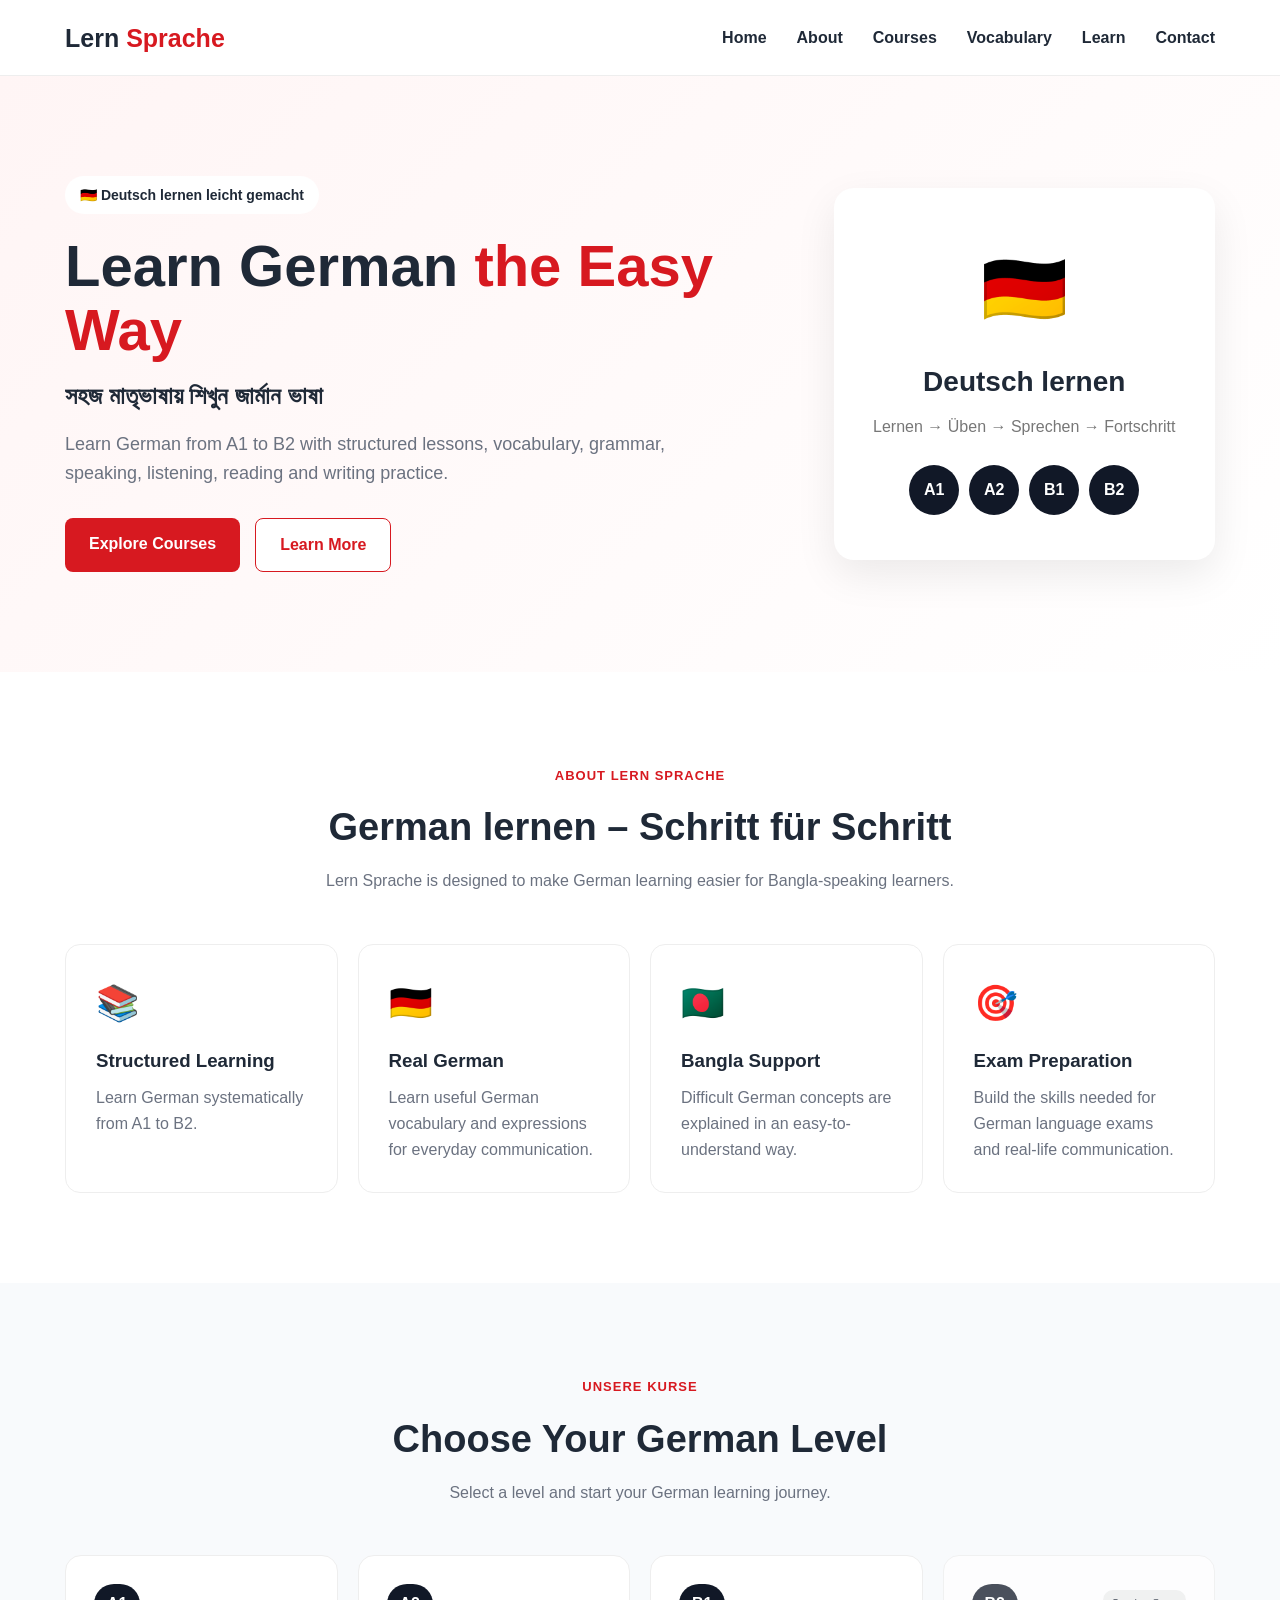
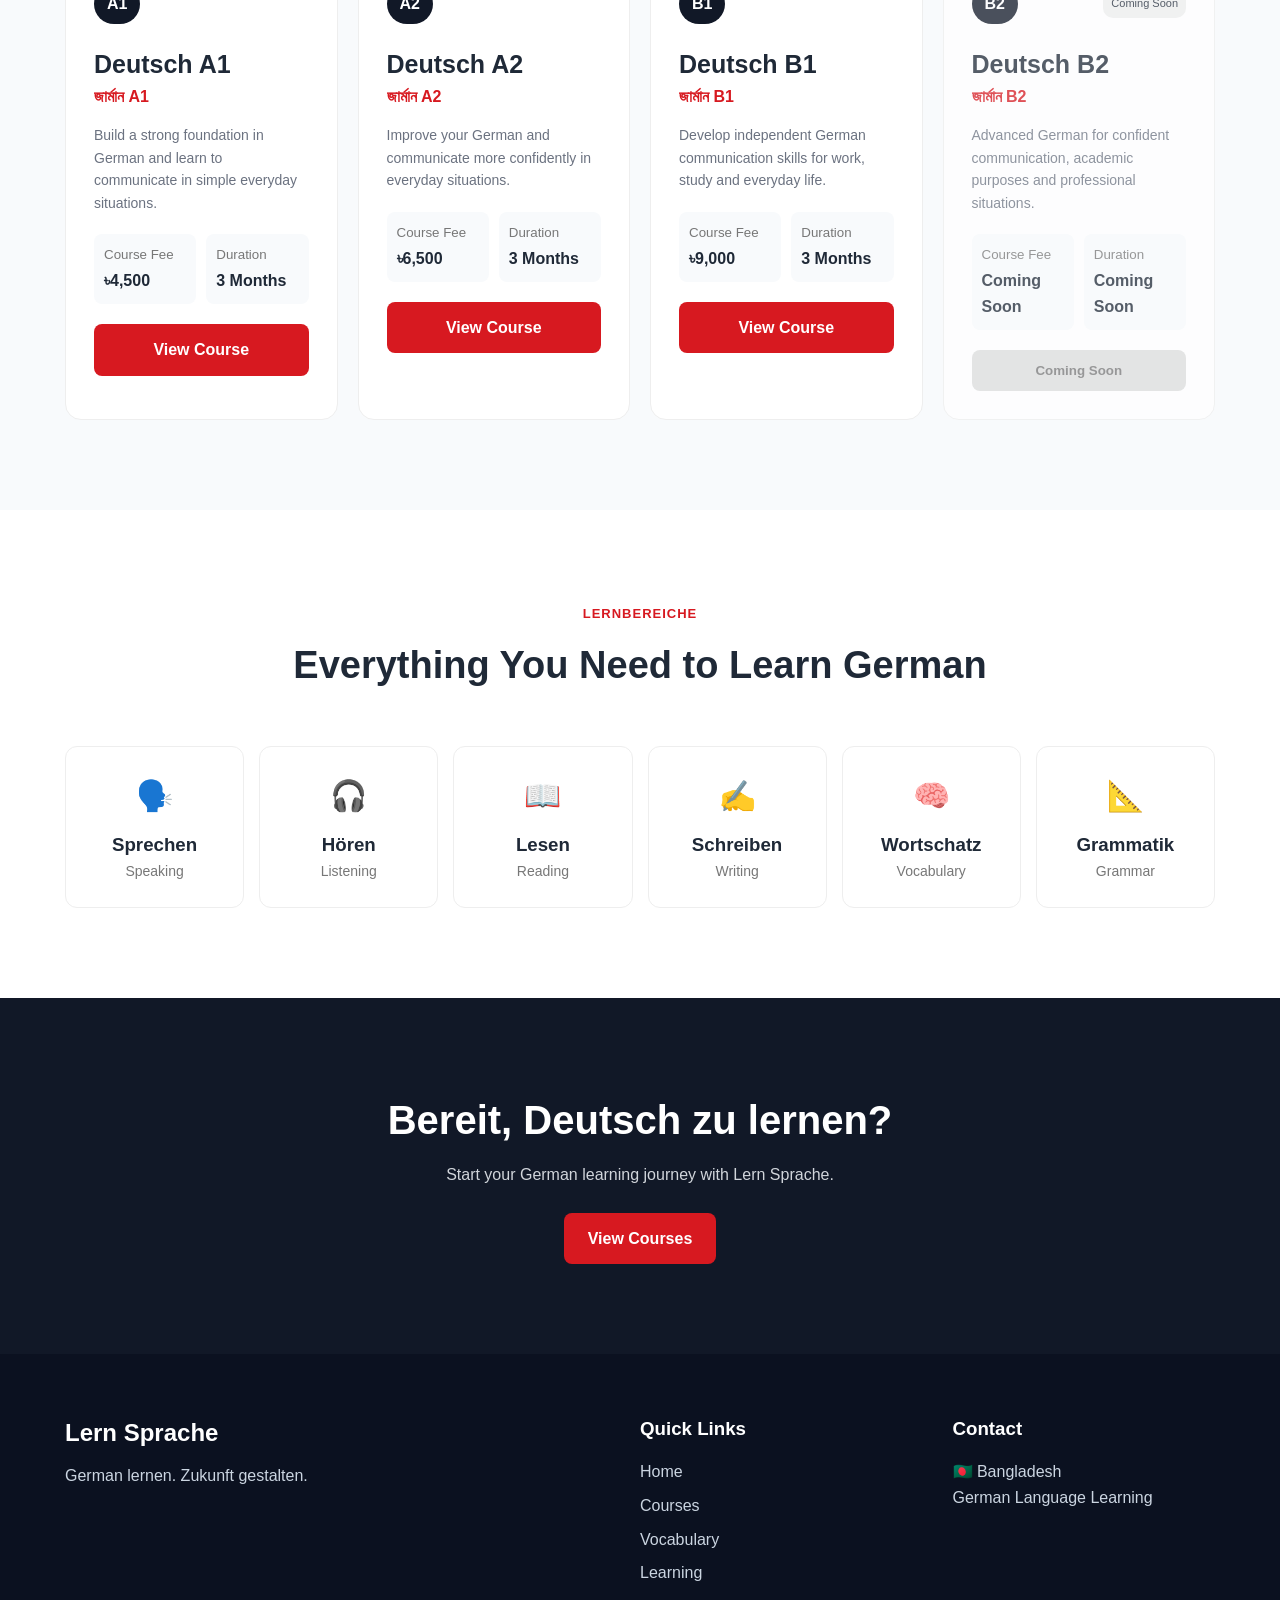
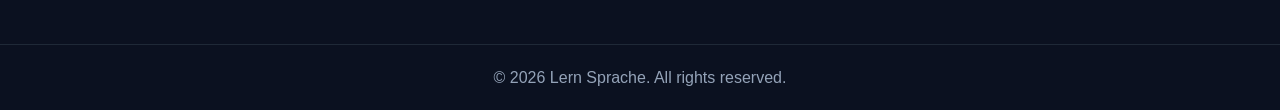
==== commit 405b081b: "Add Vocabulary link to navigation and footer" ====
--- a/index.html
+++ b/index.html
@@ -32,6 +32,10 @@
                 <a href="#home">Home</a>
                 <a href="#about">About</a>
                 <a href="#courses">Courses</a>
+
+                <!-- Vocabulary Link -->
+                <a href="vocabulary/index.html">Vocabulary</a>
+
                 <a href="#learning">Learn</a>
                 <a href="#contact">Contact</a>
 
@@ -375,6 +379,10 @@
 
                 <a href="#home">Home</a>
                 <a href="#courses">Courses</a>
+
+                <!-- Vocabulary Link -->
+                <a href="vocabulary/index.html">Vocabulary</a>
+
                 <a href="#learning">Learning</a>
 
             </div>
@@ -410,6 +418,8 @@
     </footer>
 
 
+    <!-- ================= JAVASCRIPT ================= -->
+
     <script src="js/courses.js"></script>
     <script src="js/main.js"></script>
 
--- a/css/style.css
+++ b/css/style.css
@@ -1,7 +1,6 @@
-```css
-/* =========================================
-   RESET
-========================================= */
+/* =========================
+   GLOBAL
+========================= */
 
 * {
     margin: 0;
@@ -16,8 +15,8 @@
 
 
 body {
-    font-family: "Poppins", "Hind Siliguri", sans-serif;
-    color: #172033;
+    font-family: Arial, Helvetica, sans-serif;
+    color: #1f2937;
     background: #ffffff;
     line-height: 1.6;
 }
@@ -29,105 +28,33 @@
 }
 
 
-ul {
-    list-style: none;
-}
-
-
-button {
-    font-family: inherit;
-}
-
-
-
-/* =========================================
-   GLOBAL
-========================================= */
-
 .container {
-    width: min(1120px, 92%);
-    margin: 0 auto;
+    width: 90%;
+    max-width: 1150px;
+    margin: auto;
 }
 
 
 .section {
-    padding: 100px 0;
-}
-
-
-.section-label {
-    display: inline-block;
-    font-size: 13px;
-    font-weight: 700;
-    letter-spacing: 1.5px;
-    margin-bottom: 14px;
-    text-transform: uppercase;
-}
-
-
-.section-heading {
-    max-width: 700px;
-    margin: 0 auto 55px;
-    text-align: center;
-}
-
-
-.section-heading h2 {
-    font-size: clamp(32px, 4vw, 48px);
-    line-height: 1.15;
-    margin-bottom: 18px;
-}
-
-
-.section-heading h2 span,
-.about-content h2 span {
-    display: block;
-}
-
-
-.section-heading p {
-    color: #687086;
-    font-size: 17px;
-}
-
-
-
-/* =========================================
-   ANNOUNCEMENT BAR
-========================================= */
-
-.announcement-bar {
-    background: #172033;
-    color: #ffffff;
-    text-align: center;
-    padding: 10px 20px;
-    font-size: 13px;
-}
-
-
-.announcement-bar a {
-    margin-left: 10px;
-    font-weight: 600;
-    text-decoration: underline;
-}
-
-
-
-/* =========================================
-   NAVBAR
-========================================= */
+    padding: 90px 0;
+}
+
+
+/* =========================
+   HEADER
+========================= */
 
 .header {
     position: sticky;
     top: 0;
     z-index: 1000;
-    background: rgba(255, 255, 255, 0.96);
-    border-bottom: 1px solid #edf0f5;
-}
-
-
-.navbar {
-    height: 76px;
+    background: #ffffff;
+    border-bottom: 1px solid #eeeeee;
+}
+
+
+.nav-container {
+    height: 75px;
     display: flex;
     align-items: center;
     justify-content: space-between;
@@ -135,907 +62,1002 @@
 
 
 .logo {
+    font-size: 25px;
+    font-weight: 800;
+}
+
+
+.logo span {
+    color: #d71920;
+}
+
+
+.navbar {
+    display: flex;
+    gap: 30px;
+}
+
+
+.navbar a {
+    font-weight: 600;
+    transition: 0.3s;
+}
+
+
+.navbar a:hover {
+    color: #d71920;
+}
+
+
+.menu-btn {
+    display: none;
+    border: none;
+    background: none;
+    font-size: 28px;
+    cursor: pointer;
+}
+
+
+/* =========================
+   HERO
+========================= */
+
+.hero {
+    background: linear-gradient(
+        135deg,
+        #fff5f5,
+        #ffffff
+    );
+
+    padding: 100px 0;
+}
+
+
+.hero-container {
+    display: grid;
+    grid-template-columns: 1.3fr 0.7fr;
+    gap: 60px;
+    align-items: center;
+}
+
+
+.hero-label {
+    display: inline-block;
+    margin-bottom: 20px;
+    padding: 8px 15px;
+    background: #ffffff;
+    border-radius: 30px;
+    font-size: 14px;
+    font-weight: 600;
+}
+
+
+.hero h1 {
+    font-size: 58px;
+    line-height: 1.1;
+    margin-bottom: 15px;
+}
+
+
+.hero h1 span {
+    color: #d71920;
+}
+
+
+.hero-bangla {
+    font-size: 24px;
+    font-weight: 700;
+    margin-bottom: 15px;
+}
+
+
+.hero-description {
+    max-width: 650px;
+    color: #6b7280;
+    font-size: 18px;
+}
+
+
+.hero-buttons {
+    display: flex;
+    gap: 15px;
+    margin-top: 30px;
+}
+
+
+/* =========================
+   BUTTONS
+========================= */
+
+.btn {
+    display: inline-block;
+    padding: 13px 24px;
+    border-radius: 8px;
+    font-weight: 700;
+    border: none;
+    cursor: pointer;
+}
+
+
+.btn-primary {
+    background: #d71920;
+    color: #ffffff;
+}
+
+
+.btn-primary:hover {
+    background: #b9141a;
+}
+
+
+.btn-secondary {
+    border: 1px solid #d71920;
+    color: #d71920;
+    background: #ffffff;
+}
+
+
+.btn-secondary:hover {
+    background: #fff0f0;
+}
+
+
+.btn-disabled {
+    background: #dddddd;
+    color: #777777;
+    width: 100%;
+    cursor: not-allowed;
+}
+
+
+/* =========================
+   HERO CARD
+========================= */
+
+.hero-card {
+    background: #ffffff;
+    padding: 45px 30px;
+    border-radius: 20px;
+    text-align: center;
+    box-shadow: 0 15px 40px rgba(0, 0, 0, 0.08);
+}
+
+
+.german-flag {
+    font-size: 70px;
+    margin-bottom: 15px;
+}
+
+
+.hero-card h3 {
+    font-size: 28px;
+}
+
+
+.hero-card p {
+    color: #777777;
+    margin: 10px 0 25px;
+}
+
+
+.hero-levels {
+    display: flex;
+    justify-content: center;
+    gap: 10px;
+}
+
+
+.hero-levels span {
+    width: 50px;
+    height: 50px;
     display: flex;
     align-items: center;
-    gap: 9px;
-    font-weight: 800;
-    font-size: 20px;
-}
-
-
-.logo-icon {
-    width: 38px;
-    height: 38px;
+    justify-content: center;
+    background: #111827;
+    color: #ffffff;
+    border-radius: 50%;
+    font-weight: bold;
+}
+
+
+/* =========================
+   SECTION HEADING
+========================= */
+
+.section-heading {
+    text-align: center;
+    max-width: 700px;
+    margin: 0 auto 50px;
+}
+
+
+.section-label {
+    color: #d71920;
+    font-weight: 700;
+    text-transform: uppercase;
+    font-size: 13px;
+    letter-spacing: 1px;
+}
+
+
+.section-heading h2 {
+    font-size: 38px;
+    margin: 10px 0;
+}
+
+
+.section-heading p {
+    color: #6b7280;
+}
+
+
+/* =========================
+   FEATURES
+========================= */
+
+.features {
+    display: grid;
+    grid-template-columns: repeat(4, 1fr);
+    gap: 20px;
+}
+
+
+.feature-card {
+    padding: 30px;
+    border: 1px solid #eeeeee;
+    border-radius: 15px;
+    transition: 0.3s;
+}
+
+
+.feature-card:hover {
+    transform: translateY(-5px);
+    box-shadow: 0 10px 30px rgba(0, 0, 0, 0.07);
+}
+
+
+.feature-icon {
+    font-size: 35px;
+    margin-bottom: 15px;
+}
+
+
+.feature-card h3 {
+    margin-bottom: 10px;
+}
+
+
+.feature-card p {
+    color: #6b7280;
+}
+
+
+/* =========================
+   COURSES
+========================= */
+
+.courses-section {
+    background: #f8fafc;
+}
+
+
+.courses-grid {
+    display: grid;
+    grid-template-columns: repeat(4, 1fr);
+    gap: 20px;
+}
+
+
+.course-card {
+    background: #ffffff;
+    border-radius: 16px;
+    padding: 28px;
+    border: 1px solid #eeeeee;
+    transition: 0.3s;
+}
+
+
+.course-card:hover {
+    transform: translateY(-6px);
+    box-shadow: 0 15px 35px rgba(0, 0, 0, 0.08);
+}
+
+
+.course-card.coming-soon {
+    opacity: 0.75;
+}
+
+
+.course-top {
+    display: flex;
+    justify-content: space-between;
+    align-items: center;
+    margin-bottom: 20px;
+}
+
+
+.course-level {
+    background: #111827;
+    color: #ffffff;
+    padding: 7px 13px;
+    border-radius: 20px;
+    font-weight: 700;
+}
+
+
+.coming-badge {
+    font-size: 11px;
+    background: #eeeeee;
+    padding: 5px 8px;
     border-radius: 10px;
-    background: #172033;
-    color: white;
+}
+
+
+.course-card h3 {
+    font-size: 25px;
+}
+
+
+.course-bangla {
+    color: #d71920;
+    font-weight: 600;
+}
+
+
+.course-description {
+    margin: 15px 0;
+    color: #6b7280;
+    font-size: 14px;
+}
+
+
+.course-info {
     display: grid;
-    place-items: center;
-    font-weight: 800;
-}
-
-
-.logo-text span {
-    color: #e63946;
-}
-
-
-.nav-links {
-    display: flex;
-    gap: 30px;
+    grid-template-columns: 1fr 1fr;
+    gap: 10px;
+    margin: 20px 0;
+}
+
+
+.course-info div {
+    background: #f8fafc;
+    padding: 10px;
+    border-radius: 8px;
+}
+
+
+.course-info small {
+    display: block;
+    color: #777777;
+}
+
+
+.course-info strong {
+    display: block;
+    margin-top: 3px;
+}
+
+
+.course-btn {
+    width: 100%;
+    text-align: center;
+}
+
+
+.loading,
+.error {
+    text-align: center;
+    grid-column: 1 / -1;
+}
+
+
+/* =========================
+   LEARNING
+========================= */
+
+.learning-grid {
+    display: grid;
+    grid-template-columns: repeat(6, 1fr);
+    gap: 15px;
+}
+
+
+.learning-card {
+    text-align: center;
+    padding: 25px 10px;
+    border: 1px solid #eeeeee;
+    border-radius: 12px;
+}
+
+
+.learning-card span {
+    font-size: 30px;
+}
+
+
+.learning-card h3 {
+    margin-top: 10px;
+}
+
+
+.learning-card p {
+    color: #777777;
     font-size: 14px;
-    font-weight: 500;
-}
-
-
-.nav-links a {
-    transition: 0.2s;
-}
-
-
-.nav-links a:hover {
-    color: #e63946;
-}
-
-
-.nav-button {
-    background: #e63946;
-    color: white;
-    padding: 11px 20px;
-    border-radius: 8px;
-    font-size: 13px;
-    font-weight: 600;
-    transition: 0.2s;
-}
-
-
-.nav-button:hover {
-    transform: translateY(-2px);
-}
-
-
-
-/* =========================================
-   HERO
-========================================= */
-
-.hero {
-    padding: 100px 0 90px;
+}
+
+
+/* =========================
+   CTA
+========================= */
+
+.cta {
+    padding: 90px 0;
+    background: #111827;
+    color: #ffffff;
+    text-align: center;
+}
+
+
+.cta h2 {
+    font-size: 40px;
+    margin-bottom: 10px;
+}
+
+
+.cta p {
+    margin-bottom: 25px;
+    color: #d1d5db;
+}
+
+
+/* =========================
+   FOOTER
+========================= */
+
+.footer {
+    background: #0b1120;
+    color: #ffffff;
+    padding-top: 60px;
+}
+
+
+.footer-container {
+    display: grid;
+    grid-template-columns: 2fr 1fr 1fr;
+    gap: 50px;
+    padding-bottom: 50px;
+}
+
+
+.footer-logo {
+    color: #ffffff;
+    margin-bottom: 10px;
+}
+
+
+.footer-container h3 {
+    margin-bottom: 15px;
+}
+
+
+.footer-container a {
+    display: block;
+    color: #cbd5e1;
+    margin-bottom: 8px;
+}
+
+
+.footer-container p {
+    color: #cbd5e1;
+}
+
+
+.copyright {
+    border-top: 1px solid #1f2937;
+    text-align: center;
+    padding: 20px;
+    color: #94a3b8;
+}
+
+
+/* =========================
+   RESPONSIVE
+========================= */
+
+@media (max-width: 900px) {
+
+    .hero-container {
+        grid-template-columns: 1fr;
+    }
+
+
+    .features {
+        grid-template-columns: repeat(2, 1fr);
+    }
+
+
+    .courses-grid {
+        grid-template-columns: repeat(2, 1fr);
+    }
+
+
+    .learning-grid {
+        grid-template-columns: repeat(3, 1fr);
+    }
+
+}
+
+
+@media (max-width: 650px) {
+
+    .navbar {
+        display: none;
+        position: absolute;
+        top: 75px;
+        left: 0;
+        right: 0;
+        background: #ffffff;
+        flex-direction: column;
+        padding: 20px;
+        border-bottom: 1px solid #eeeeee;
+    }
+
+
+    .navbar.active {
+        display: flex;
+    }
+
+
+    .menu-btn {
+        display: block;
+    }
+
+
+    .hero {
+        padding: 70px 0;
+    }
+
+
+    .hero h1 {
+        font-size: 42px;
+    }
+
+
+    .hero-bangla {
+        font-size: 20px;
+    }
+
+
+    .features {
+        grid-template-columns: 1fr;
+    }
+
+
+    .courses-grid {
+        grid-template-columns: 1fr;
+    }
+
+
+    .learning-grid {
+        grid-template-columns: repeat(2, 1fr);
+    }
+
+
+    .footer-container {
+        grid-template-columns: 1fr;
+    }
+
+
+    .section-heading h2 {
+        font-size: 30px;
+    }
+
+}
+/* =========================
+   COURSE DETAIL PAGE
+========================= */
+
+.course-detail-hero {
+    padding: 80px 0;
     background: linear-gradient(
         135deg,
-        #f7f9fc 0%,
-        #ffffff 100%
+        #fff5f5,
+        #ffffff
     );
-    overflow: hidden;
-}
-
-
-.hero-grid {
-    display: grid;
-    grid-template-columns: 1.05fr 0.95fr;
-    align-items: center;
-    gap: 70px;
-}
-
-
-.badge {
+}
+
+
+.back-link {
     display: inline-block;
-    background: #fcecef;
-    color: #c92838;
-    padding: 8px 14px;
-    border-radius: 100px;
-    font-size: 13px;
-    font-weight: 600;
-    margin-bottom: 22px;
-}
-
-
-.hero h1 {
-    font-size: clamp(42px, 6vw, 68px);
-    line-height: 1.05;
-    letter-spacing: -2px;
-    margin-bottom: 25px;
-}
-
-
-.hero h1 span {
-    color: #e63946;
-    display: block;
-}
-
-
-.hero-description {
-    max-width: 600px;
-    color: #657087;
-    font-size: 17px;
-    margin-bottom: 32px;
-}
-
-
-.hero-buttons {
-    display: flex;
-    gap: 13px;
-    flex-wrap: wrap;
-}
-
-
-.btn {
+    margin-bottom: 35px;
+    color: #d71920;
+    font-weight: 700;
+}
+
+
+.course-detail-content {
+    max-width: 850px;
+}
+
+
+.course-level-large {
     display: inline-flex;
     align-items: center;
     justify-content: center;
-    padding: 14px 23px;
-    border-radius: 9px;
+
+    width: 80px;
+    height: 80px;
+
+    background: #111827;
+    color: #ffffff;
+
+    border-radius: 50%;
+
+    font-size: 25px;
+    font-weight: 800;
+
+    margin-bottom: 25px;
+}
+
+
+.course-detail-content h1 {
+    font-size: 55px;
+    line-height: 1.1;
+    margin-bottom: 8px;
+}
+
+
+.course-title-bangla {
+    color: #d71920;
+    font-size: 23px;
+    font-weight: 700;
+    margin-bottom: 20px;
+}
+
+
+.course-detail-description {
+    max-width: 750px;
+    color: #6b7280;
+    font-size: 18px;
+}
+
+
+.course-detail-meta {
+    display: flex;
+    gap: 20px;
+    margin-top: 35px;
+}
+
+
+.course-detail-meta div {
+    background: #ffffff;
+    padding: 18px 25px;
+    border-radius: 10px;
+    min-width: 170px;
+    box-shadow: 0 8px 25px rgba(0, 0, 0, 0.06);
+}
+
+
+.course-detail-meta span {
+    display: block;
+    font-size: 13px;
+    color: #777777;
+}
+
+
+.course-detail-meta strong {
+    display: block;
+    font-size: 20px;
+    margin-top: 5px;
+}
+
+
+/* =========================
+   LEARNING OUTCOMES
+========================= */
+
+.outcomes-grid {
+    display: grid;
+    grid-template-columns: repeat(4, 1fr);
+    gap: 20px;
+}
+
+
+.outcome-card {
+    padding: 30px;
+    border: 1px solid #eeeeee;
+    border-radius: 15px;
+    background: #ffffff;
+}
+
+
+.outcome-icon {
+    font-size: 40px;
+    margin-bottom: 15px;
+}
+
+
+.outcome-card h3 {
+    font-size: 22px;
+}
+
+
+.outcome-english {
+    color: #d71920;
     font-size: 14px;
     font-weight: 600;
-    transition: 0.2s;
-}
-
-
-.btn:hover {
-    transform: translateY(-2px);
-}
-
-
-.btn-primary {
-    background: #e63946;
-    color: white;
-}
-
-
-.btn-secondary {
-    border: 1px solid #dce1e9;
-    background: white;
-}
-
-
-.hero-features {
+}
+
+
+.outcome-card p {
+    margin-top: 15px;
+    color: #6b7280;
+}
+
+
+/* =========================
+   GRAMMAR
+========================= */
+
+.grammar-section {
+    background: #f8fafc;
+}
+
+
+.grammar-box,
+.vocabulary-box {
+    max-width: 850px;
+    margin: auto;
+
     display: flex;
     gap: 25px;
-    margin-top: 35px;
-    flex-wrap: wrap;
-    font-size: 13px;
-    color: #687086;
-}
-
-
-.hero-features strong {
-    color: #e63946;
-    margin-right: 5px;
-}
-
-
-
-/* =========================================
-   HERO VISUAL
-========================================= */
-
-.hero-visual {
-    min-height: 440px;
-    position: relative;
+    align-items: flex-start;
+
+    background: #ffffff;
+
+    padding: 35px;
+
+    border-radius: 15px;
+
+    border: 1px solid #eeeeee;
+}
+
+
+.grammar-icon,
+.vocabulary-icon {
+    font-size: 40px;
+}
+
+
+.grammar-box h3,
+.vocabulary-box h3 {
+    font-size: 25px;
+    margin-bottom: 8px;
+}
+
+
+.grammar-box p,
+.vocabulary-box p {
+    color: #6b7280;
+}
+
+
+/* =========================
+   COURSE CTA
+========================= */
+
+.course-cta {
+    padding: 90px 0;
+    background: #111827;
+    color: #ffffff;
+    text-align: center;
+}
+
+
+.course-cta-content {
+    max-width: 700px;
+    margin: auto;
+}
+
+
+.course-cta-content h2 {
+    font-size: 40px;
+    margin: 10px 0;
+}
+
+
+.course-cta-content p {
+    color: #d1d5db;
+}
+
+
+.cta-price {
+    font-size: 30px;
+    font-weight: 800;
+    margin: 20px 0;
+}
+
+
+/* =========================
+   COURSE RESPONSIVE
+========================= */
+
+@media (max-width: 900px) {
+
+    .outcomes-grid {
+        grid-template-columns: repeat(2, 1fr);
+    }
+
+}
+
+
+@media (max-width: 650px) {
+
+    .course-detail-content h1 {
+        font-size: 40px;
+    }
+
+
+    .course-detail-meta {
+        flex-direction: column;
+    }
+
+
+    .course-detail-meta div {
+        width: 100%;
+    }
+
+
+    .outcomes-grid {
+        grid-template-columns: 1fr;
+    }
+
+
+    .grammar-box,
+    .vocabulary-box {
+        flex-direction: column;
+    }
+
+}
+/* =========================
+   VOCABULARY PAGE
+========================= */
+
+.vocabulary-controls {
     display: grid;
-    place-items: center;
-}
-
-
-.main-card {
-    width: 310px;
-    padding: 40px 35px;
-    text-align: center;
-    background: white;
-    border: 1px solid #edf0f5;
-    border-radius: 25px;
-    box-shadow: 0 25px 70px rgba(23, 32, 51, 0.12);
-}
-
-
-.german-flag {
-    font-size: 65px;
-    margin-bottom: 15px;
-}
-
-
-.main-card h3 {
-    font-size: 25px;
-    margin-bottom: 4px;
-}
-
-
-.main-card p {
-    color: #788197;
-    font-size: 14px;
-}
-
-
-.learning-progress {
-    margin-top: 30px;
-    text-align: left;
-}
-
-
-.progress-label {
-    display: flex;
-    justify-content: space-between;
-    font-size: 12px;
-    margin-bottom: 8px;
-    font-weight: 600;
-}
-
-
-.progress-bar {
-    height: 8px;
-    border-radius: 20px;
-    background: #edf0f5;
-    overflow: hidden;
-}
-
-
-.progress-bar div {
-    width: 75%;
-    height: 100%;
-    background: #e63946;
-}
-
-
-.floating-card {
-    position: absolute;
-    background: white;
-    padding: 13px 18px;
-    border-radius: 12px;
-    box-shadow: 0 12px 35px rgba(23, 32, 51, 0.12);
-    border: 1px solid #edf0f5;
-    font-size: 13px;
-    font-weight: 600;
-}
-
-
-.card-one {
-    top: 45px;
-    left: 10px;
-}
-
-
-.card-two {
-    right: 0;
-    top: 130px;
-}
-
-
-.card-three {
-    bottom: 40px;
-    left: 40px;
-}
-
-
-
-/* =========================================
-   WORD SECTION
-========================================= */
-
-.word-section {
-    padding: 30px 0;
-}
-
-
-.word-card {
-    padding: 25px 30px;
+    grid-template-columns: 2fr 1fr 1fr;
+    gap: 15px;
+    max-width: 900px;
+    margin: 40px auto 0;
+}
+
+
+.vocabulary-controls input,
+.vocabulary-controls select {
+    width: 100%;
+    padding: 14px 16px;
+    border: 1px solid #dddddd;
+    border-radius: 8px;
+    font-size: 15px;
+    background: #ffffff;
+}
+
+
+.vocabulary-controls input:focus,
+.vocabulary-controls select:focus {
+    outline: none;
+    border-color: #d71920;
+}
+
+
+.vocabulary-grid {
+    display: grid;
+    grid-template-columns: repeat(3, 1fr);
+    gap: 20px;
+}
+
+
+.vocab-card {
+    background: #ffffff;
+    border: 1px solid #eeeeee;
     border-radius: 15px;
-    background: #fff7e6;
-    display: grid;
-    grid-template-columns: auto 1fr 1.2fr;
-    align-items: center;
-    gap: 25px;
-}
-
-
-.word-icon {
-    width: 55px;
-    height: 55px;
-    display: grid;
-    place-items: center;
-    background: white;
-    border-radius: 14px;
-    font-size: 25px;
-}
-
-
-.word-card h2 {
-    font-size: 25px;
-}
-
-
-.word-card p {
-    color: #756d5d;
-}
-
-
-.word-example {
-    padding-left: 25px;
-    border-left: 1px solid #e7d9bd;
-}
-
-
-.word-example strong {
-    display: block;
-    margin-bottom: 5px;
-}
-
-
-
-/* =========================================
-   ABOUT
-========================================= */
-
-.about {
-    background: #f8f9fc;
-}
-
-
-.about-grid {
-    display: grid;
-    grid-template-columns: 1fr 1fr;
-    gap: 80px;
-    align-items: center;
-}
-
-
-.about-content h2 {
-    font-size: clamp(32px, 4vw, 48px);
-    line-height: 1.15;
-    margin-bottom: 25px;
-}
-
-
-.about-content p {
-    color: #697388;
-    margin-bottom: 16px;
-}
-
-
-.text-link {
-    display: inline-block;
-    margin-top: 15px;
-    color: #e63946;
-    font-weight: 700;
-}
-
-
-.about-stats {
-    display: grid;
-    grid-template-columns: 1fr 1fr;
-    gap: 15px;
-}
-
-
-.stat-card {
-    padding: 30px 25px;
-    background: white;
-    border-radius: 15px;
-    border: 1px solid #edf0f5;
-}
-
-
-.stat-card strong {
-    display: block;
-    font-size: 30px;
-    margin-bottom: 5px;
-}
-
-
-.stat-card span {
-    color: #727b8e;
-    font-size: 13px;
-}
-
-
-
-/* =========================================
-   COURSES
-========================================= */
-
-.course-grid {
-    display: grid;
-    grid-template-columns: repeat(4, 1fr);
-    gap: 18px;
-}
-
-
-.course-card {
-    padding: 30px 25px;
-    border: 1px solid #e7eaf0;
-    border-radius: 17px;
-    background: white;
-    transition: 0.25s;
-}
-
-
-.course-card:hover {
-    transform: translateY(-6px);
-    box-shadow: 0 20px 45px rgba(23, 32, 51, 0.09);
-}
-
-
-.course-card.featured {
-    border-color: #e63946;
-}
-
-
-.level-badge {
-    width: 48px;
-    height: 48px;
-    display: grid;
-    place-items: center;
-    background: #fcecef;
-    color: #d52e3e;
-    border-radius: 12px;
-    font-weight: 800;
-    margin-bottom: 20px;
-}
-
-
-.course-card h3 {
-    font-size: 21px;
-    margin-bottom: 10px;
-}
-
-
-.course-card > p {
-    color: #747d90;
-    font-size: 13px;
-    min-height: 65px;
-}
-
-
-.course-card ul {
-    margin: 20px 0;
-}
-
-
-.course-card li {
-    font-size: 13px;
-    padding: 7px 0;
-    color: #505a6d;
-}
-
-
-.course-button {
-    display: block;
-    padding: 12px;
-    border-radius: 8px;
-    text-align: center;
-    background: #172033;
-    color: white;
-    font-size: 13px;
-    font-weight: 600;
-}
-
-
-
-/* =========================================
-   VOCABULARY
-========================================= */
-
-.vocabulary {
-    background: #f8f9fc;
-}
-
-
-.vocabulary-card {
-    max-width: 650px;
-    margin: auto;
-    background: white;
-    padding: 35px;
-    border-radius: 20px;
-    border: 1px solid #e7eaf0;
-    box-shadow: 0 20px 50px rgba(23, 32, 51, 0.07);
-}
-
-
-.vocab-top {
-    display: flex;
-    align-items: center;
-    gap: 10px;
-    color: #788196;
-    font-size: 13px;
-    margin-bottom: 25px;
-}
-
-
-.vocab-level {
-    background: #e8f7ed;
-    color: #278348;
-    padding: 5px 10px;
-    border-radius: 6px;
-    font-weight: 700;
-}
-
-
-.vocabulary-card h3 {
-    font-size: 35px;
-    margin-bottom: 3px;
-}
-
-
-.plural {
-    color: #81899a;
-    font-size: 14px;
-}
-
-
-.meaning {
-    margin: 25px 0;
-    font-size: 20px;
-    font-weight: 600;
-}
-
-
-.example-box {
-    padding: 18px;
-    background: #f7f8fa;
-    border-radius: 10px;
-}
-
-
-.example-box strong {
-    font-size: 13px;
-}
-
-
-.example-box p {
-    margin-top: 5px;
-    font-weight: 600;
-}
-
-
-.example-box small {
-    color: #747d90;
-}
-
-
-.audio-button {
-    width: 100%;
-    border: none;
-    margin-top: 20px;
-    padding: 13px;
-    border-radius: 9px;
-    background: #172033;
-    color: white;
-    cursor: pointer;
-    font-weight: 600;
-}
-
-
-
-/* =========================================
-   CTA
-========================================= */
-
-.cta-section {
-    padding: 80px 0;
-}
-
-
-.cta-card {
-    background: #172033;
-    color: white;
-    padding: 55px;
-    border-radius: 22px;
+    padding: 25px;
+    transition: 0.3s;
+}
+
+
+.vocab-card:hover {
+    transform: translateY(-5px);
+    box-shadow: 0 12px 30px rgba(0, 0, 0, 0.08);
+}
+
+
+.vocab-card-top {
     display: flex;
     justify-content: space-between;
     align-items: center;
-    gap: 30px;
-}
-
-
-.cta-card .section-label {
-    color: #aeb7c8;
-}
-
-
-.cta-card h2 {
-    font-size: clamp(30px, 4vw, 45px);
-    line-height: 1.15;
-    margin-bottom: 12px;
-}
-
-
-.cta-card p {
-    color: #b9c0cf;
-}
-
-
-.cta-buttons {
-    display: flex;
-    gap: 10px;
-    flex-wrap: wrap;
-}
-
-
-.btn-white {
-    background: white;
-    color: #172033;
-}
-
-
-.btn-outline-white {
-    border: 1px solid #626b7d;
-    color: white;
-}
-
-
-
-/* =========================================
-   FAQ
-========================================= */
-
-.faq-list {
-    max-width: 800px;
-    margin: auto;
-}
-
-
-.faq-list details {
-    border-bottom: 1px solid #e4e7ed;
-    padding: 20px 0;
-}
-
-
-.faq-list summary {
-    display: flex;
-    justify-content: space-between;
-    cursor: pointer;
+}
+
+
+.vocab-level {
+    background: #111827;
+    color: #ffffff;
+    padding: 5px 10px;
+    border-radius: 15px;
+    font-size: 12px;
+    font-weight: 700;
+}
+
+
+.vocab-type {
+    color: #d71920;
+    font-size: 13px;
     font-weight: 600;
-    list-style: none;
-}
-
-
-.faq-list summary::-webkit-details-marker {
-    display: none;
-}
-
-
-.faq-list summary span {
-    font-size: 20px;
-}
-
-
-.faq-list details p {
-    color: #70798c;
-    padding-top: 15px;
-    font-size: 14px;
-}
-
-
-
-/* =========================================
-   FOOTER
-========================================= */
-
-.footer {
-    background: #f5f6f8;
-    padding-top: 65px;
-}
-
-
-.footer-grid {
-    display: grid;
-    grid-template-columns: 2fr 1fr 1fr 1fr;
-    gap: 50px;
-    padding-bottom: 55px;
-}
-
-
-.footer p {
-    color: #737c8e;
+}
+
+
+.vocab-word {
+    font-size: 30px;
+    margin-top: 20px;
+    margin-bottom: 5px;
+}
+
+
+.vocab-grammar {
+    color: #777777;
     font-size: 13px;
-    max-width: 280px;
-    margin-top: 15px;
-}
-
-
-.footer h4 {
-    margin-bottom: 15px;
-}
-
-
-.footer-grid > div:not(:first-child) a {
-    display: block;
-    color: #687185;
-    font-size: 13px;
-    margin: 9px 0;
-}
-
-
-.footer-grid > div:not(:first-child) a:hover {
-    color: #e63946;
-}
-
-
-.footer-bottom {
-    border-top: 1px solid #e1e4ea;
-    padding: 20px 0;
-    color: #858d9d;
-    font-size: 12px;
-}
-
-
-
-/* =========================================
-   RESPONSIVE
-========================================= */
+}
+
+
+.vocab-meaning {
+    margin-top: 20px;
+}
+
+
+.vocab-meaning p {
+    margin-bottom: 7px;
+}
+
+
+.vocab-example {
+    margin-top: 20px;
+    padding: 15px;
+    background: #f8fafc;
+    border-radius: 8px;
+}
+
+
+.vocab-example p {
+    margin-top: 5px;
+    font-style: italic;
+}
+
+
+.no-results {
+    grid-column: 1 / -1;
+    text-align: center;
+    padding: 60px 20px;
+}
+
 
 @media (max-width: 900px) {
 
-    .nav-links {
-        display: none;
-    }
-
-
-    .hero-grid {
+    .vocabulary-grid {
+        grid-template-columns: repeat(2, 1fr);
+    }
+
+}
+
+
+@media (max-width: 650px) {
+
+    .vocabulary-controls {
         grid-template-columns: 1fr;
-        text-align: center;
-    }
-
-
-    .hero-description {
-        margin-left: auto;
-        margin-right: auto;
-    }
-
-
-    .hero-buttons,
-    .hero-features {
-        justify-content: center;
-    }
-
-
-    .hero-visual {
-        min-height: 380px;
-    }
-
-
-    .course-grid {
-        grid-template-columns: 1fr 1fr;
-    }
-
-
-    .about-grid {
+    }
+
+
+    .vocabulary-grid {
         grid-template-columns: 1fr;
-        gap: 45px;
-    }
-
-
-    .about-content {
-        text-align: center;
-    }
-
-
-    .word-card {
-        grid-template-columns: auto 1fr;
-    }
-
-
-    .word-example {
-        grid-column: 1 / -1;
-        border-left: none;
-        border-top: 1px solid #e7d9bd;
-        padding-left: 0;
-        padding-top: 15px;
-    }
-
-
-    .cta-card {
-        flex-direction: column;
-        text-align: center;
-    }
-
-
-    .cta-buttons {
-        justify-content: center;
-    }
-
-
-    .footer-grid {
-        grid-template-columns: 1fr 1fr;
-    }
-
-}
-
-
-
-@media (max-width: 600px) {
-
-    .section {
-        padding: 70px 0;
-    }
-
-
-    .navbar {
-        height: 65px;
-    }
-
-
-    .nav-button {
-        display: none;
-    }
-
-
-    .hero {
-        padding: 65px 0;
-    }
-
-
-    .hero h1 {
-        font-size: 43px;
-    }
-
-
-    .hero-visual {
-        min-height: 330px;
-    }
-
-
-    .main-card {
-        width: 260px;
-    }
-
-
-    .floating-card {
-        font-size: 11px;
-        padding: 10px 12px;
-    }
-
-
-    .card-one {
-        left: 0;
-    }
-
-
-    .card-two {
-        right: 0;
-    }
-
-
-    .card-three {
-        bottom: 15px;
-        left: 10px;
-    }
-
-
-    .course-grid {
-        grid-template-columns: 1fr;
-    }
-
-
-    .word-card {
-        grid-template-columns: 1fr;
-        text-align: center;
-    }
-
-
-    .word-icon {
-        margin: auto;
-    }
-
-
-    .word-example {
-        text-align: left;
-    }
-
-
-    .about-stats {
-        grid-template-columns: 1fr 1fr;
-    }
-
-
-    .cta-card {
-        padding: 35px 22px;
-    }
-
-
-    .footer-grid {
-        grid-template-columns: 1fr 1fr;
-        gap: 30px;
-    }
-
-}
-```
+    }
+
+}
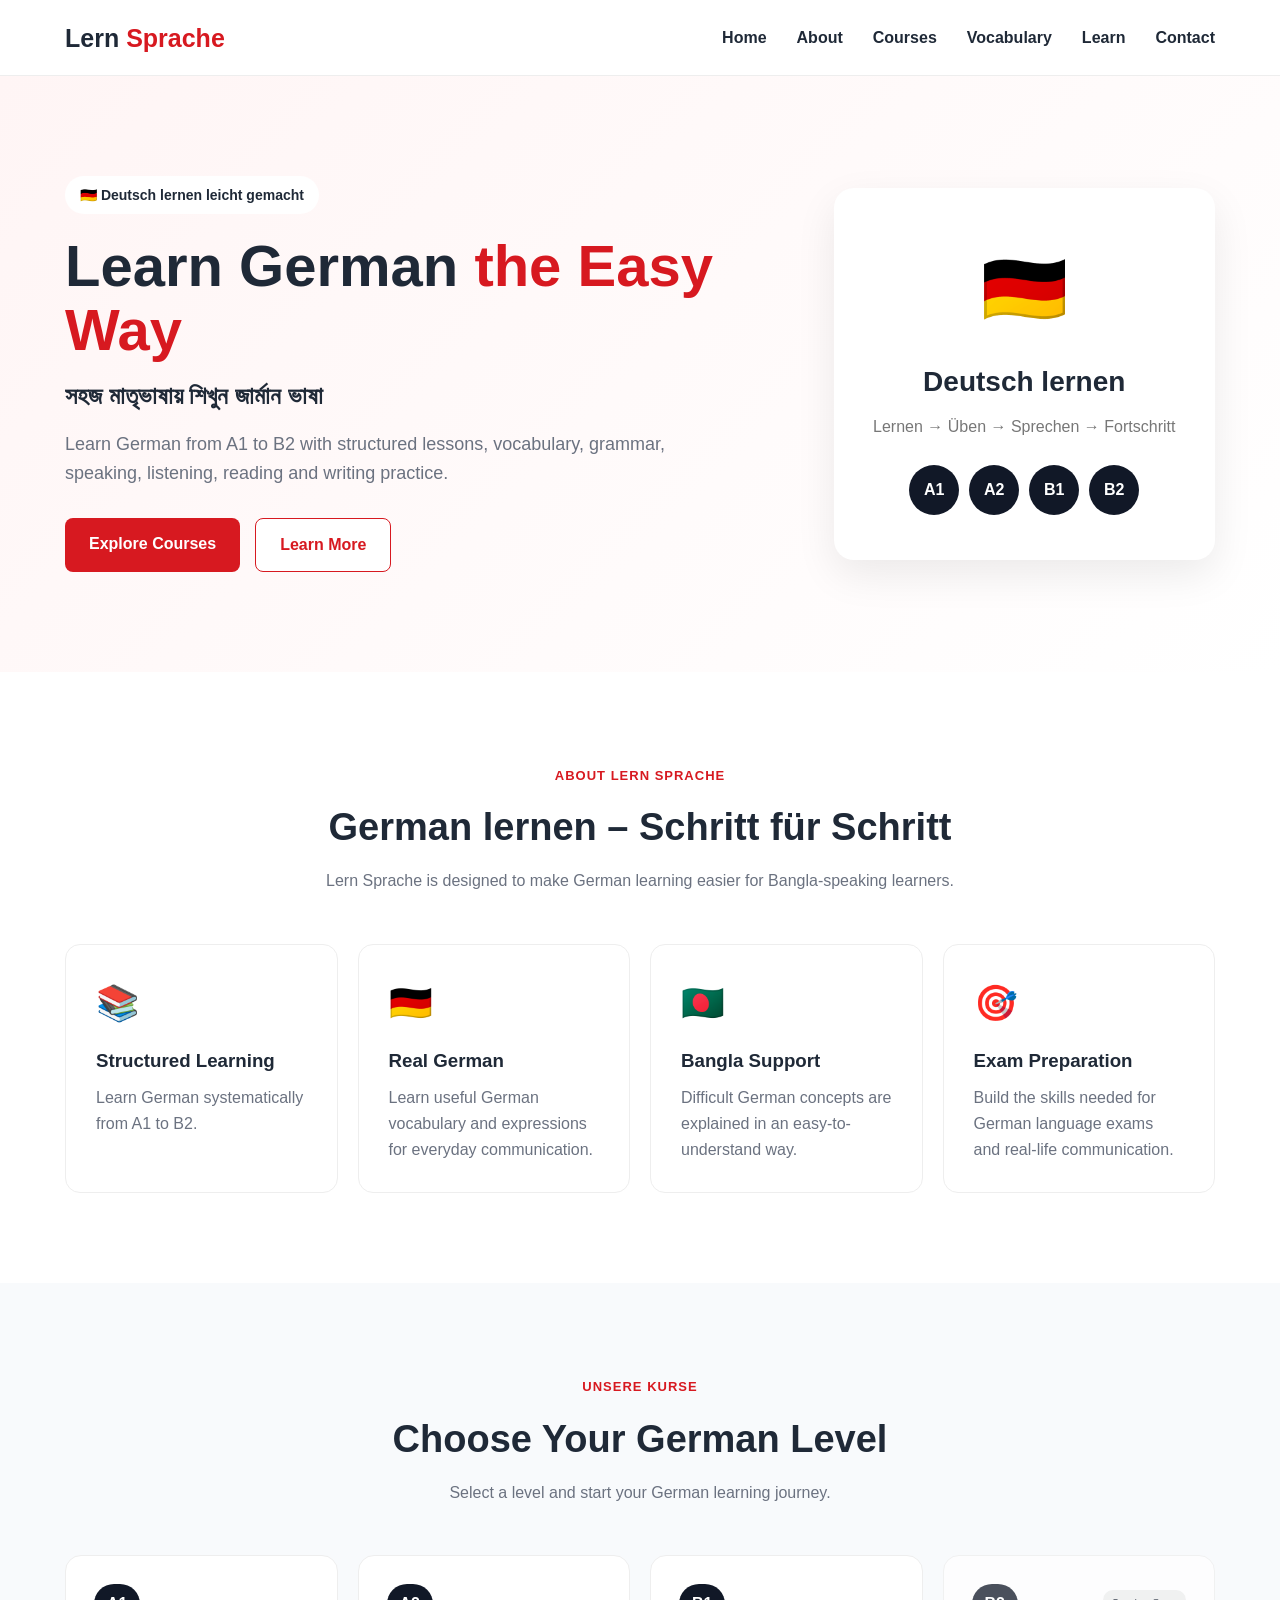
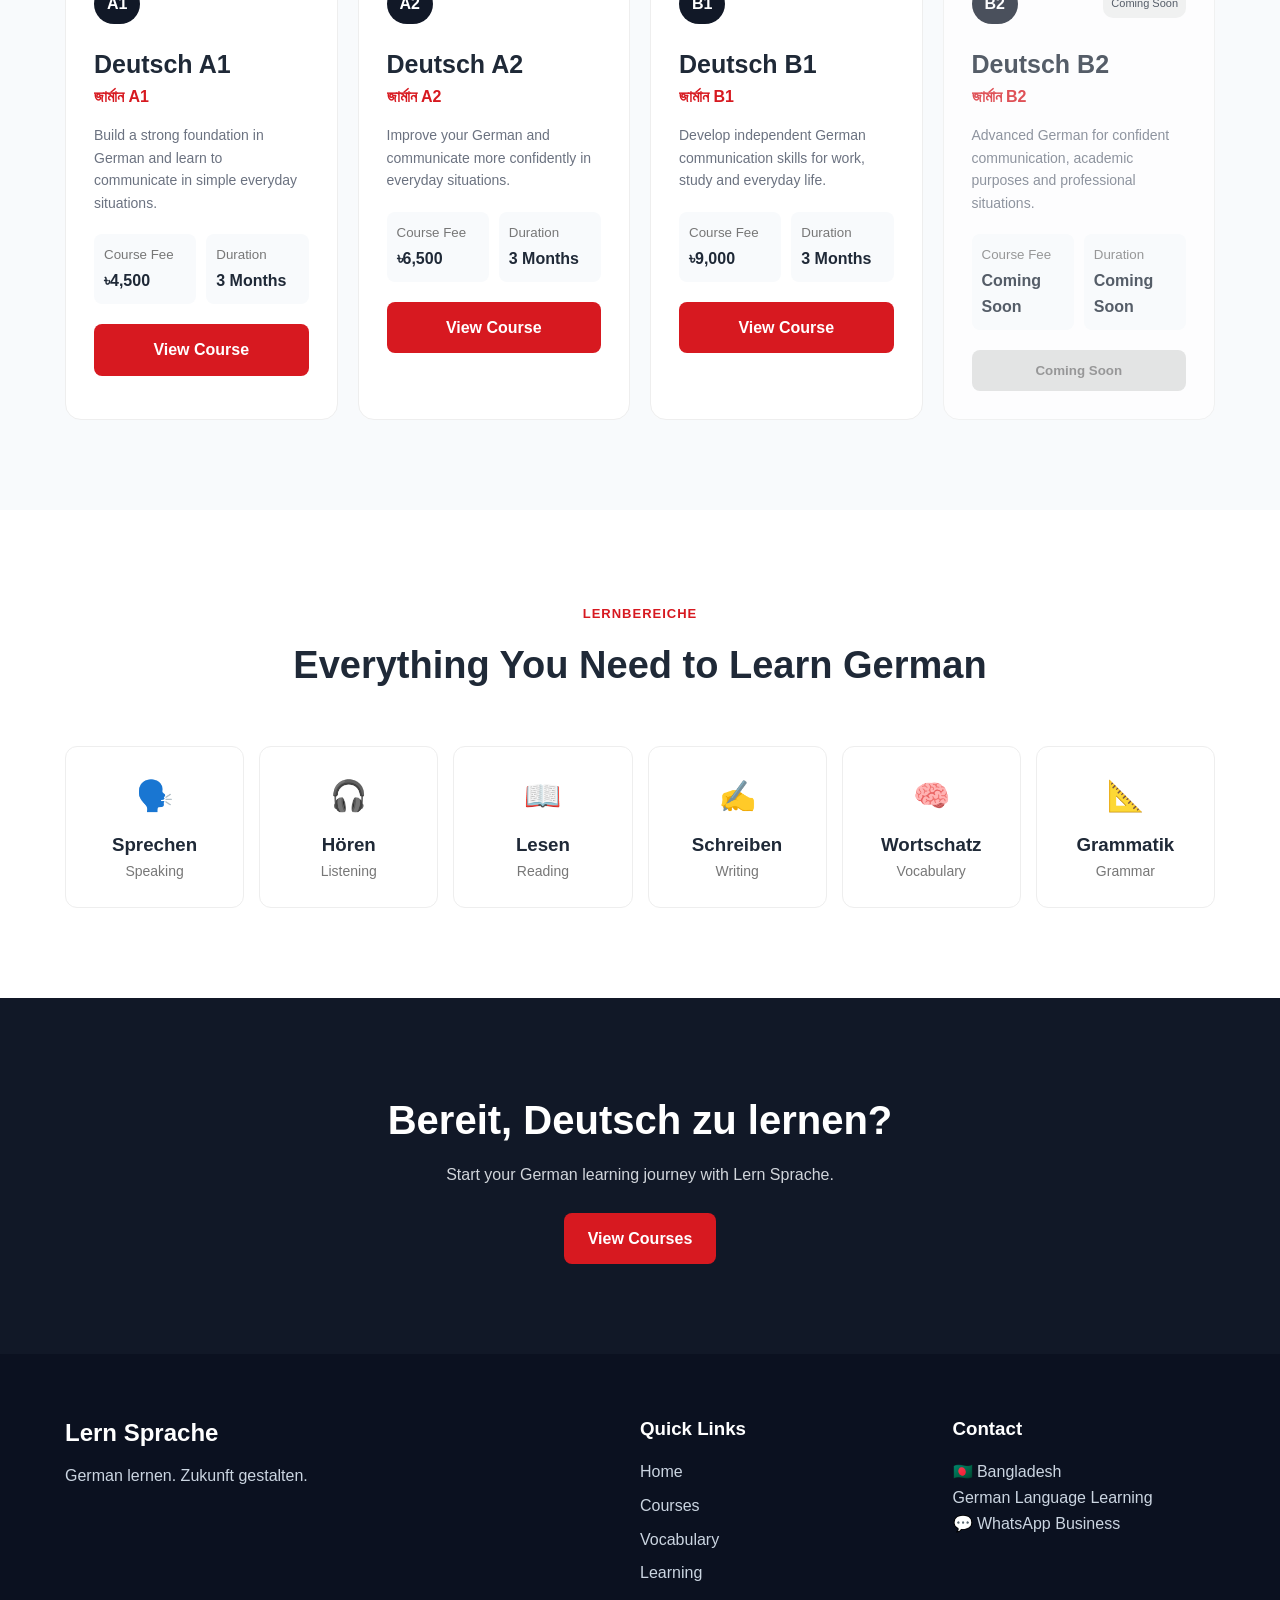
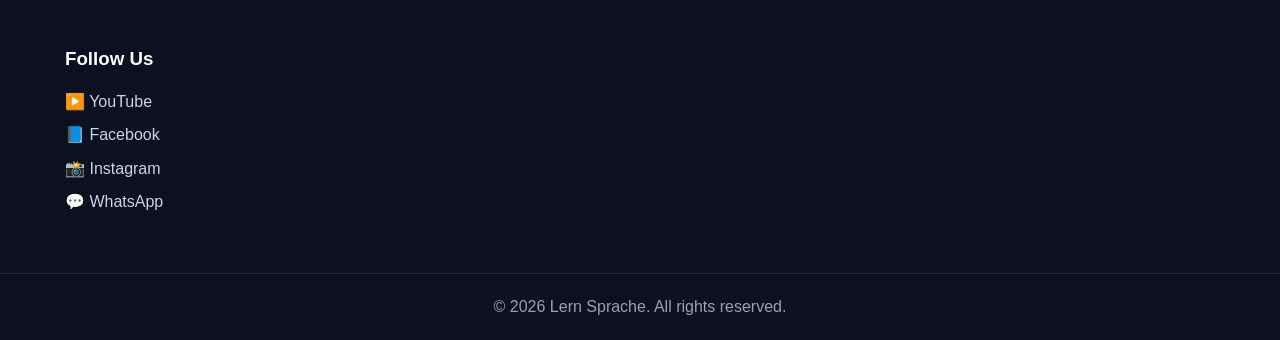
==== commit 70b938fa: "Refactor navigation and footer with vocabulary links Removed commented vocabulary link and added cli" ====
--- a/index.html
+++ b/index.html
@@ -32,10 +32,7 @@
                 <a href="#home">Home</a>
                 <a href="#about">About</a>
                 <a href="#courses">Courses</a>
-
-                <!-- Vocabulary Link -->
                 <a href="vocabulary/index.html">Vocabulary</a>
-
                 <a href="#learning">Learn</a>
                 <a href="#contact">Contact</a>
 
@@ -310,11 +307,15 @@
                     <p>Writing</p>
                 </div>
 
-                <div class="learning-card">
+
+                <!-- CLICKABLE VOCABULARY CARD -->
+
+                <a href="vocabulary/index.html" class="learning-card">
                     <span>🧠</span>
                     <h3>Wortschatz</h3>
                     <p>Vocabulary</p>
-                </div>
+                </a>
+
 
                 <div class="learning-card">
                     <span>📐</span>
@@ -358,6 +359,9 @@
 
         <div class="container footer-container">
 
+
+            <!-- BRAND -->
+
             <div>
 
                 <h2 class="footer-logo">
@@ -371,6 +375,8 @@
             </div>
 
 
+            <!-- QUICK LINKS -->
+
             <div>
 
                 <h3>
@@ -378,15 +384,21 @@
                 </h3>
 
                 <a href="#home">Home</a>
+
                 <a href="#courses">Courses</a>
 
-                <!-- Vocabulary Link -->
-                <a href="vocabulary/index.html">Vocabulary</a>
-
-                <a href="#learning">Learning</a>
-
-            </div>
-
+                <a href="vocabulary/index.html">
+                    Vocabulary
+                </a>
+
+                <a href="#learning">
+                    Learning
+                </a>
+
+            </div>
+
+
+            <!-- CONTACT -->
 
             <div>
 
@@ -402,6 +414,57 @@
                     German Language Learning
                 </p>
 
+                <a
+                    href="https://wa.me/8801822636746"
+                    target="_blank"
+                    rel="noopener noreferrer"
+                >
+                    💬 WhatsApp Business
+                </a>
+
+            </div>
+
+
+            <!-- SOCIAL MEDIA -->
+
+            <div>
+
+                <h3>
+                    Follow Us
+                </h3>
+
+                <a
+                    href="https://www.youtube.com/channel/UC2gwxoOl-5OlXJsN3eg4RMQ"
+                    target="_blank"
+                    rel="noopener noreferrer"
+                >
+                    ▶️ YouTube
+                </a>
+
+                <a
+                    href="https://www.facebook.com/lernsprache"
+                    target="_blank"
+                    rel="noopener noreferrer"
+                >
+                    📘 Facebook
+                </a>
+
+                <a
+                    href="https://www.instagram.com/lernsprache51/"
+                    target="_blank"
+                    rel="noopener noreferrer"
+                >
+                    📸 Instagram
+                </a>
+
+                <a
+                    href="https://wa.me/8801822636746"
+                    target="_blank"
+                    rel="noopener noreferrer"
+                >
+                    💬 WhatsApp
+                </a>
+
             </div>
 
         </div>
--- a/css/style.css
+++ b/css/style.css
@@ -1061,3 +1061,12 @@
     }
 
 }
+.learning-card {
+    text-decoration: none;
+    color: inherit;
+    display: block;
+}
+
+.learning-card:hover {
+    text-decoration: none;
+}
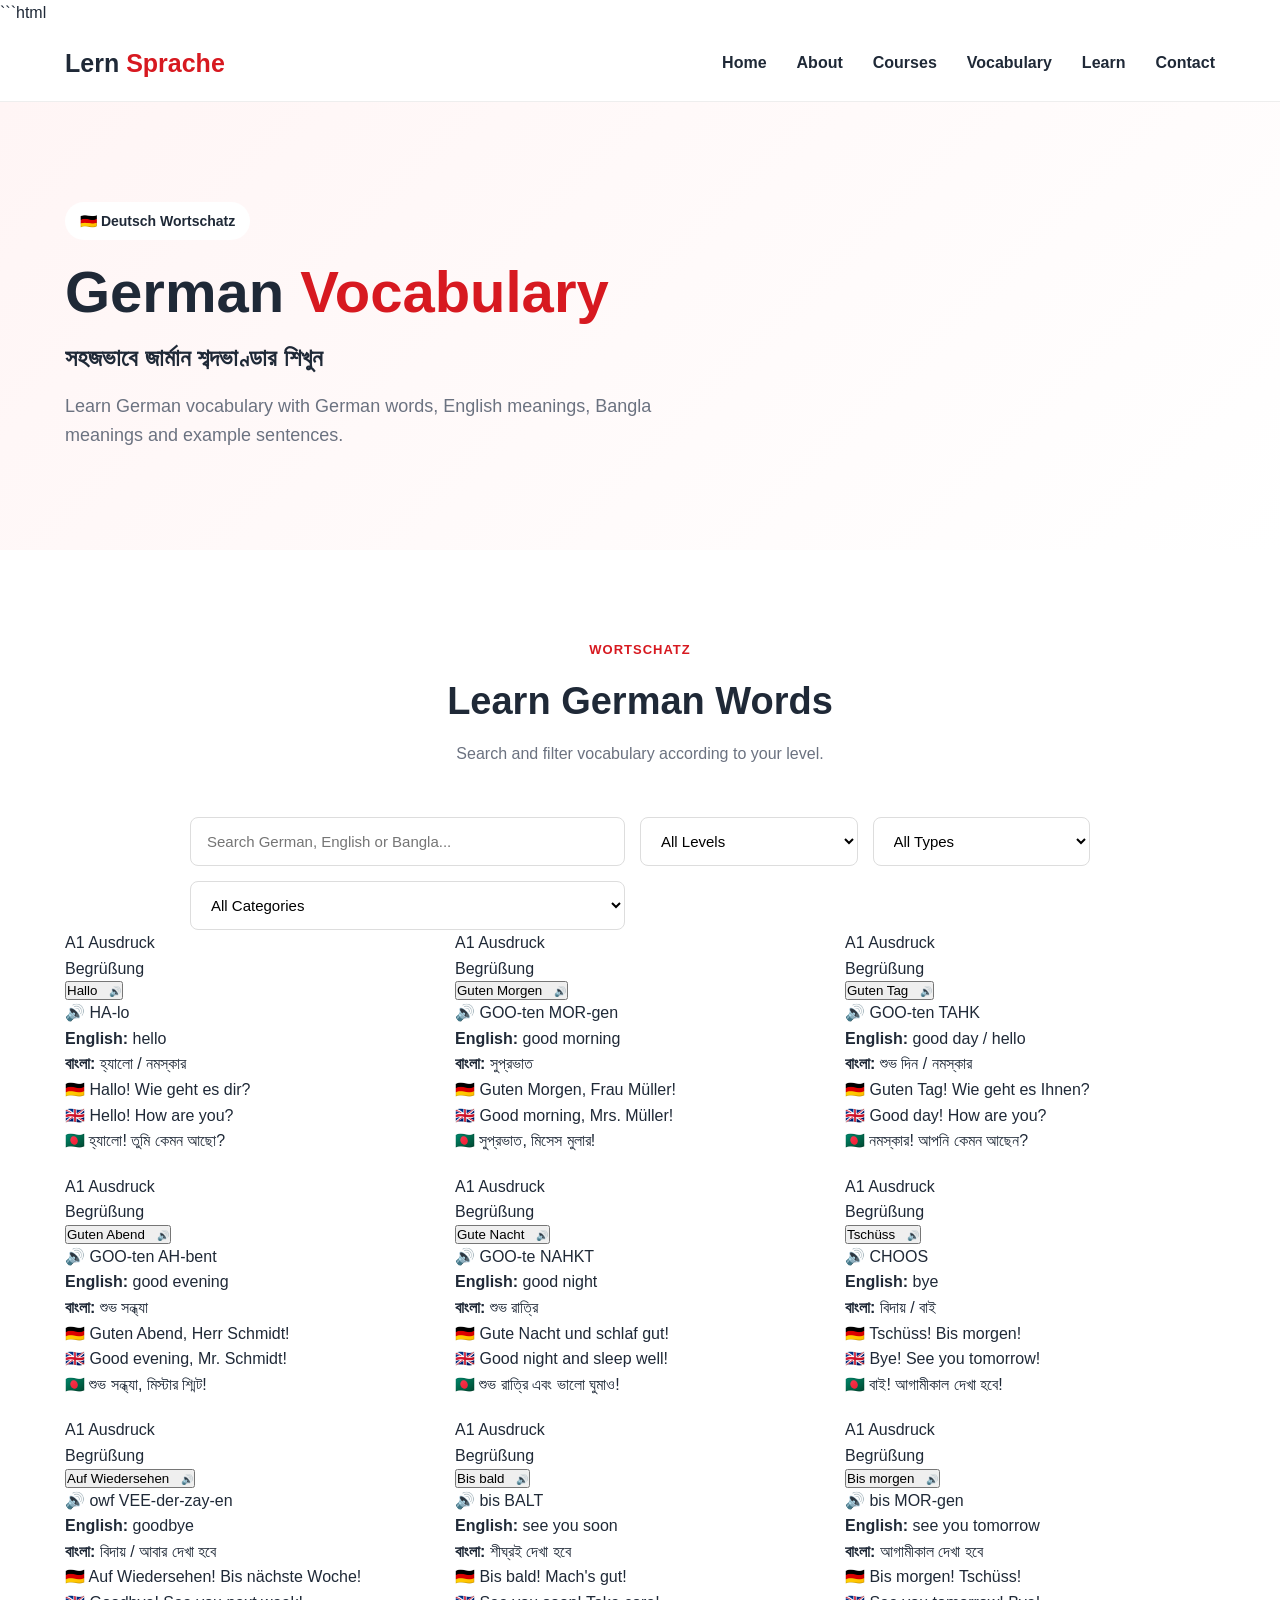
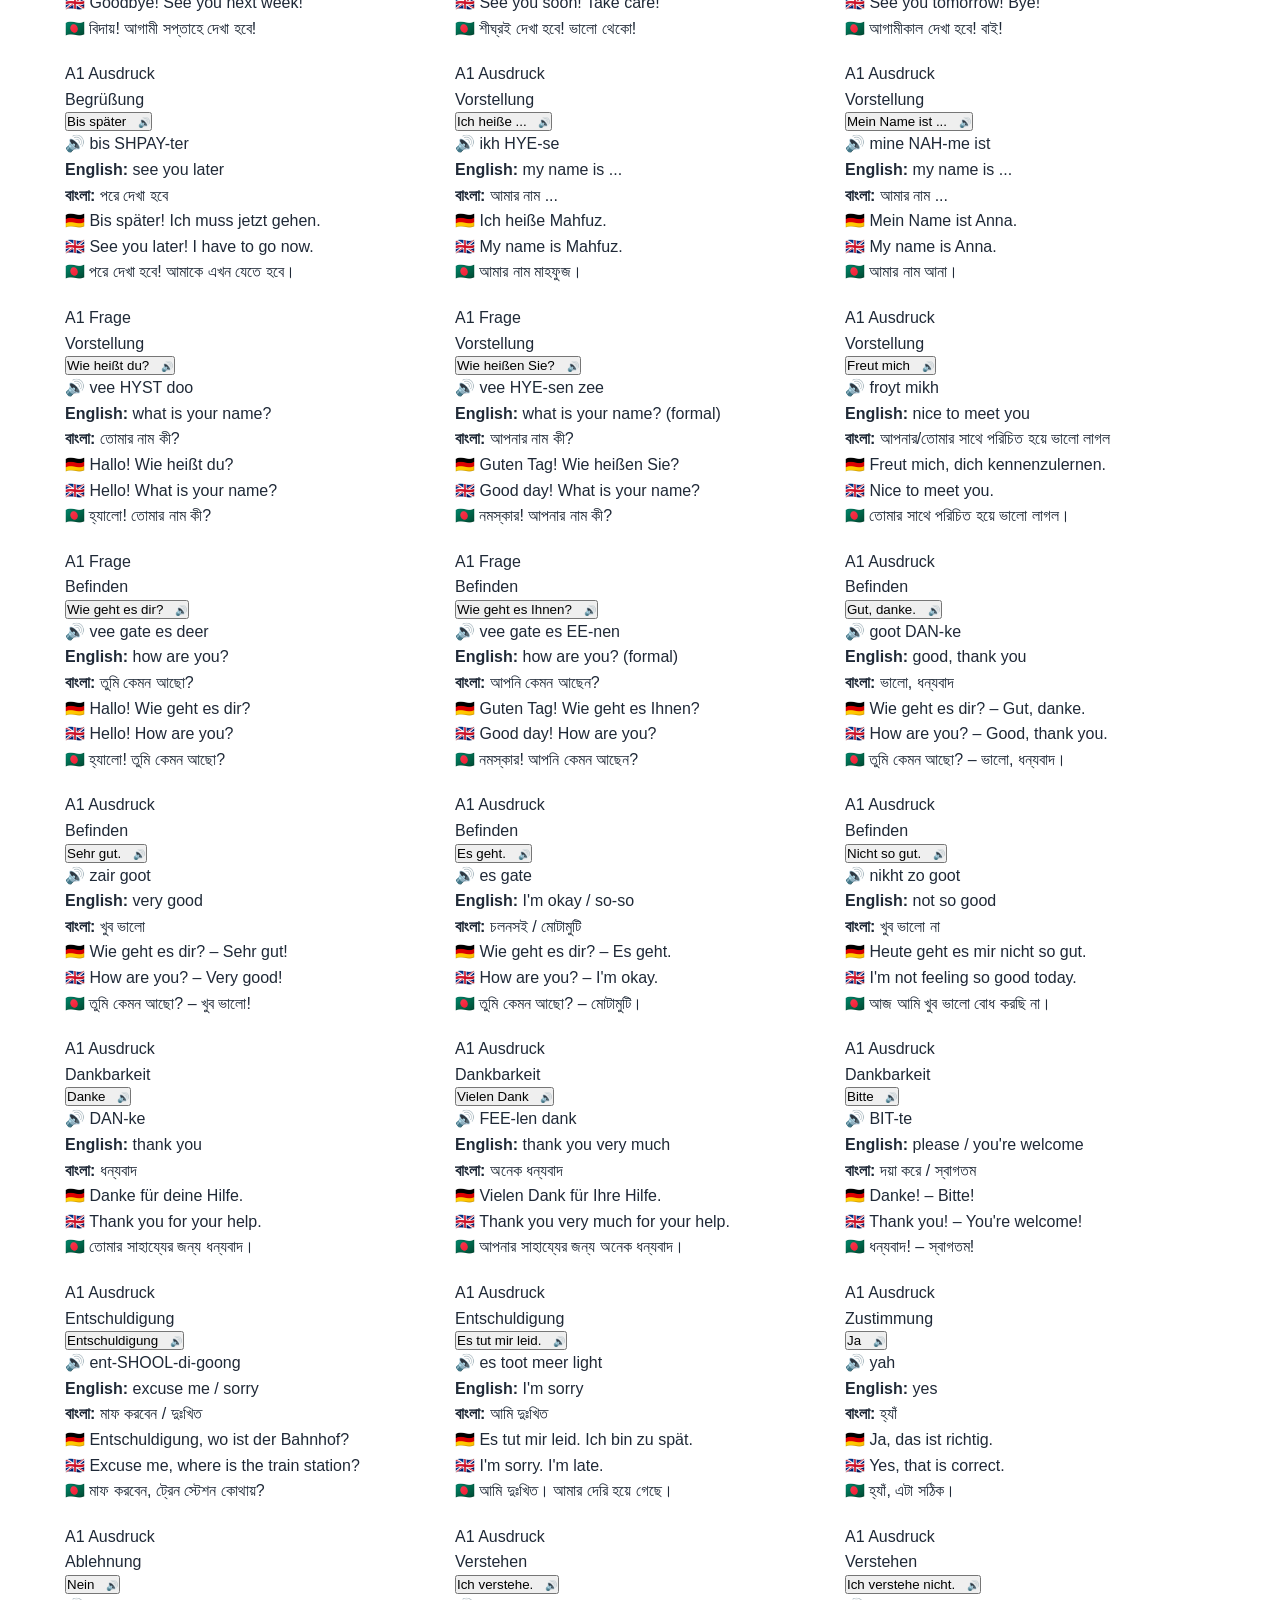
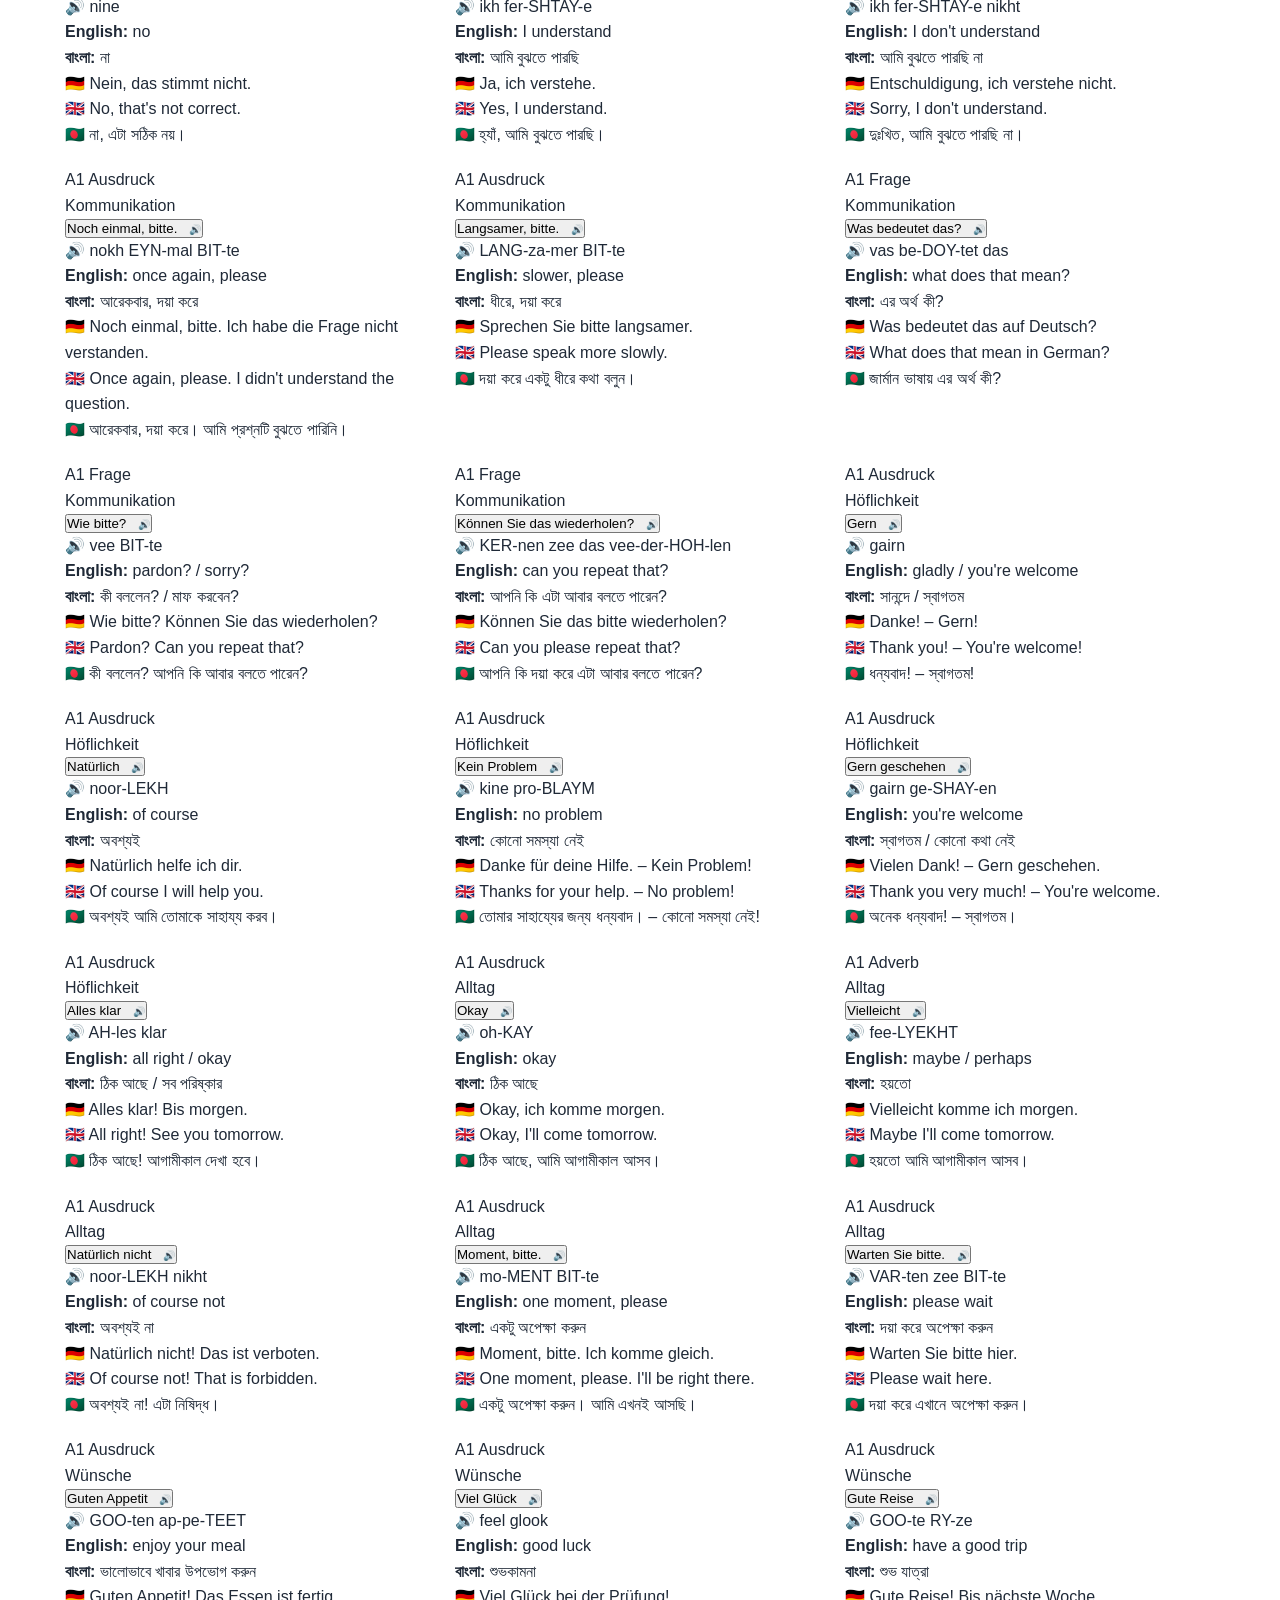
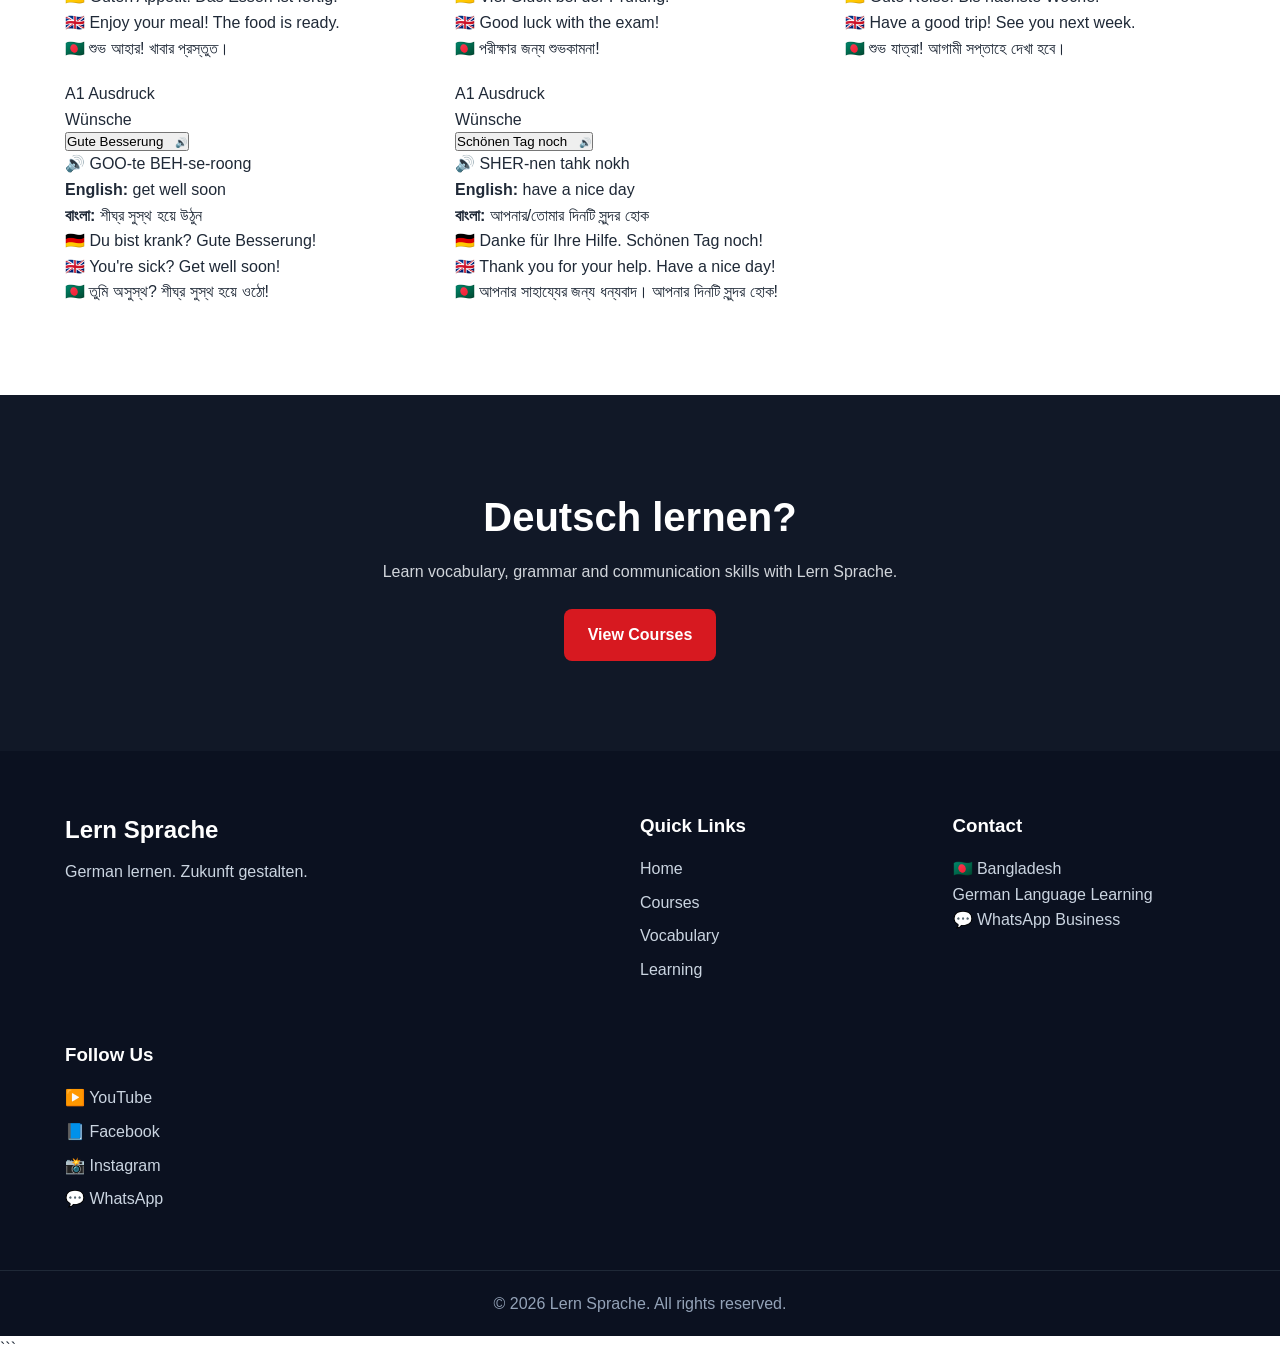
==== commit a2b44e13: "Update index.html for vocabulary focus and links" ====
--- a/index.html
+++ b/index.html
@@ -1,44 +1,64 @@
+```html
 <!DOCTYPE html>
 <html lang="en">
+
 <head>
+
     <meta charset="UTF-8">
 
     <meta name="viewport" content="width=device-width, initial-scale=1.0">
 
     <meta
         name="description"
-        content="Lern Sprache – Learn German easily with Bangla and English support."
+        content="Lern Sprache – German vocabulary with English and Bangla meanings."
     >
 
-    <title>Lern Sprache | Learn German Easily</title>
-
-    <link rel="stylesheet" href="css/style.css">
+    <title>German Vocabulary | Lern Sprache</title>
+
+    <!-- Main CSS -->
+    <link rel="stylesheet" href="../css/style.css">
+
 </head>
 
+
 <body>
 
-    <!-- ================= HEADER ================= -->
+
+    <!-- ================================
+         HEADER
+    ================================= -->
 
     <header class="header">
 
         <div class="container nav-container">
 
-            <a href="index.html" class="logo">
+            <a href="../index.html" class="logo">
                 Lern <span>Sprache</span>
             </a>
 
+
             <nav class="navbar">
 
-                <a href="#home">Home</a>
-                <a href="#about">About</a>
-                <a href="#courses">Courses</a>
-                <a href="vocabulary/index.html">Vocabulary</a>
-                <a href="#learning">Learn</a>
-                <a href="#contact">Contact</a>
+                <a href="../index.html">Home</a>
+
+                <a href="../index.html#about">About</a>
+
+                <a href="../index.html#courses">Courses</a>
+
+                <a href="index.html">Vocabulary</a>
+
+                <a href="../index.html#learning">Learn</a>
+
+                <a href="../index.html#contact">Contact</a>
 
             </nav>
 
-            <button class="menu-btn" id="menuBtn">
+
+            <button
+                class="menu-btn"
+                id="menuBtn"
+                type="button"
+            >
                 ☰
             </button>
 
@@ -47,304 +67,198 @@
     </header>
 
 
-    <!-- ================= HERO ================= -->
-
-    <section class="hero" id="home">
-
-        <div class="container hero-container">
+
+    <!-- ================================
+         VOCABULARY HERO
+    ================================= -->
+
+    <section class="hero">
+
+        <div class="container">
 
             <div class="hero-content">
 
                 <span class="hero-label">
-                    🇩🇪 Deutsch lernen leicht gemacht
+                    🇩🇪 Deutsch Wortschatz
                 </span>
 
+
                 <h1>
-                    Learn German
-                    <span>the Easy Way</span>
+                    German
+                    <span>Vocabulary</span>
                 </h1>
 
+
                 <p class="hero-bangla">
-                    সহজ মাতৃভাষায় শিখুন জার্মান ভাষা
-                </p>
+                    সহজভাবে জার্মান শব্দভাণ্ডার শিখুন
+                </p>
+
 
                 <p class="hero-description">
-                    Learn German from A1 to B2 with structured lessons,
-                    vocabulary, grammar, speaking, listening, reading and writing practice.
-                </p>
-
-                <div class="hero-buttons">
-
-                    <a href="#courses" class="btn btn-primary">
-                        Explore Courses
-                    </a>
-
-                    <a href="#about" class="btn btn-secondary">
-                        Learn More
-                    </a>
+                    Learn German vocabulary with German words,
+                    English meanings, Bangla meanings and example sentences.
+                </p>
+
+            </div>
+
+        </div>
+
+    </section>
+
+
+
+    <!-- ================================
+         VOCABULARY SECTION
+    ================================= -->
+
+    <section class="section">
+
+        <div class="container">
+
+
+            <!-- PAGE HEADING -->
+
+            <div class="section-heading">
+
+                <span class="section-label">
+                    Wortschatz
+                </span>
+
+                <h2>
+                    Learn German Words
+                </h2>
+
+                <p>
+                    Search and filter vocabulary according to your level.
+                </p>
+
+            </div>
+
+
+
+            <!-- ================================
+                 SEARCH & FILTERS
+            ================================= -->
+
+            <div class="vocabulary-controls">
+
+
+                <!-- SEARCH -->
+
+                <input
+                    type="text"
+                    id="searchInput"
+                    placeholder="Search German, English or Bangla..."
+                    autocomplete="off"
+                >
+
+
+                <!-- LEVEL -->
+
+                <select id="levelFilter">
+
+                    <option value="all">
+                        All Levels
+                    </option>
+
+                    <option value="A1">
+                        A1
+                    </option>
+
+                    <option value="A2">
+                        A2
+                    </option>
+
+                    <option value="B1">
+                        B1
+                    </option>
+
+                </select>
+
+
+                <!-- TYPE -->
+
+                <select id="typeFilter">
+
+                    <option value="all">
+                        All Types
+                    </option>
+
+                    <option value="Ausdruck">
+                        Ausdruck
+                    </option>
+
+                    <option value="Frage">
+                        Frage
+                    </option>
+
+                    <option value="Adverb">
+                        Adverb
+                    </option>
+
+                </select>
+
+
+                <!-- CATEGORY -->
+
+                <select id="categoryFilter">
+
+                    <option value="all">
+                        All Categories
+                    </option>
+
+                </select>
+
+
+            </div>
+
+
+
+            <!-- ================================
+                 LOADING MESSAGE
+            ================================= -->
+
+            <div
+                id="vocabularyContainer"
+                class="vocabulary-grid"
+            >
+
+                <div class="loading">
+
+                    Loading vocabulary...
 
                 </div>
 
             </div>
 
 
-            <div class="hero-card">
-
-                <div class="german-flag">
-                    🇩🇪
-                </div>
-
-                <h3>
-                    Deutsch lernen
-                </h3>
-
-                <p>
-                    Lernen → Üben → Sprechen → Fortschritt
-                </p>
-
-                <div class="hero-levels">
-
-                    <span>A1</span>
-                    <span>A2</span>
-                    <span>B1</span>
-                    <span>B2</span>
-
-                </div>
-
-            </div>
-
         </div>
 
     </section>
 
 
-    <!-- ================= ABOUT ================= -->
-
-    <section class="section" id="about">
-
-        <div class="container">
-
-            <div class="section-heading">
-
-                <span class="section-label">
-                    About Lern Sprache
-                </span>
-
-                <h2>
-                    German lernen – Schritt für Schritt
-                </h2>
-
-                <p>
-                    Lern Sprache is designed to make German learning easier
-                    for Bangla-speaking learners.
-                </p>
-
-            </div>
-
-
-            <div class="features">
-
-                <div class="feature-card">
-
-                    <div class="feature-icon">
-                        📚
-                    </div>
-
-                    <h3>
-                        Structured Learning
-                    </h3>
-
-                    <p>
-                        Learn German systematically from A1 to B2.
-                    </p>
-
-                </div>
-
-
-                <div class="feature-card">
-
-                    <div class="feature-icon">
-                        🇩🇪
-                    </div>
-
-                    <h3>
-                        Real German
-                    </h3>
-
-                    <p>
-                        Learn useful German vocabulary and expressions
-                        for everyday communication.
-                    </p>
-
-                </div>
-
-
-                <div class="feature-card">
-
-                    <div class="feature-icon">
-                        🇧🇩
-                    </div>
-
-                    <h3>
-                        Bangla Support
-                    </h3>
-
-                    <p>
-                        Difficult German concepts are explained
-                        in an easy-to-understand way.
-                    </p>
-
-                </div>
-
-
-                <div class="feature-card">
-
-                    <div class="feature-icon">
-                        🎯
-                    </div>
-
-                    <h3>
-                        Exam Preparation
-                    </h3>
-
-                    <p>
-                        Build the skills needed for German language exams
-                        and real-life communication.
-                    </p>
-
-                </div>
-
-            </div>
-
-        </div>
-
-    </section>
-
-
-    <!-- ================= COURSES ================= -->
-
-    <section class="section courses-section" id="courses">
-
-        <div class="container">
-
-            <div class="section-heading">
-
-                <span class="section-label">
-                    Unsere Kurse
-                </span>
-
-                <h2>
-                    Choose Your German Level
-                </h2>
-
-                <p>
-                    Select a level and start your German learning journey.
-                </p>
-
-            </div>
-
-
-            <!-- JavaScript will generate courses here -->
-
-            <div
-                class="courses-grid"
-                id="coursesContainer"
+
+    <!-- ================================
+         CTA
+    ================================= -->
+
+    <section class="cta">
+
+        <div class="container cta-content">
+
+            <h2>
+                Deutsch lernen?
+            </h2>
+
+            <p>
+                Learn vocabulary, grammar and communication skills
+                with Lern Sprache.
+            </p>
+
+            <a
+                href="../index.html#courses"
+                class="btn btn-primary"
             >
-
-                <p class="loading">
-                    Loading courses...
-                </p>
-
-            </div>
-
-        </div>
-
-    </section>
-
-
-    <!-- ================= LEARNING ================= -->
-
-    <section class="section" id="learning">
-
-        <div class="container">
-
-            <div class="section-heading">
-
-                <span class="section-label">
-                    Lernbereiche
-                </span>
-
-                <h2>
-                    Everything You Need to Learn German
-                </h2>
-
-            </div>
-
-
-            <div class="learning-grid">
-
-                <div class="learning-card">
-                    <span>🗣️</span>
-                    <h3>Sprechen</h3>
-                    <p>Speaking</p>
-                </div>
-
-                <div class="learning-card">
-                    <span>🎧</span>
-                    <h3>Hören</h3>
-                    <p>Listening</p>
-                </div>
-
-                <div class="learning-card">
-                    <span>📖</span>
-                    <h3>Lesen</h3>
-                    <p>Reading</p>
-                </div>
-
-                <div class="learning-card">
-                    <span>✍️</span>
-                    <h3>Schreiben</h3>
-                    <p>Writing</p>
-                </div>
-
-
-                <!-- CLICKABLE VOCABULARY CARD -->
-
-                <a href="vocabulary/index.html" class="learning-card">
-                    <span>🧠</span>
-                    <h3>Wortschatz</h3>
-                    <p>Vocabulary</p>
-                </a>
-
-
-                <div class="learning-card">
-                    <span>📐</span>
-                    <h3>Grammatik</h3>
-                    <p>Grammar</p>
-                </div>
-
-            </div>
-
-        </div>
-
-    </section>
-
-
-    <!-- ================= CTA ================= -->
-
-    <section class="cta">
-
-        <div class="container cta-content">
-
-            <h2>
-                Bereit, Deutsch zu lernen?
-            </h2>
-
-            <p>
-                Start your German learning journey with Lern Sprache.
-            </p>
-
-            <a href="#courses" class="btn btn-primary">
                 View Courses
             </a>
 
@@ -353,9 +267,15 @@
     </section>
 
 
-    <!-- ================= CONTACT ================= -->
-
-    <footer class="footer" id="contact">
+
+    <!-- ================================
+         FOOTER
+    ================================= -->
+
+    <footer
+        class="footer"
+        id="contact"
+    >
 
         <div class="container footer-container">
 
@@ -375,6 +295,7 @@
             </div>
 
 
+
             <!-- QUICK LINKS -->
 
             <div>
@@ -383,19 +304,24 @@
                     Quick Links
                 </h3>
 
-                <a href="#home">Home</a>
-
-                <a href="#courses">Courses</a>
-
-                <a href="vocabulary/index.html">
+                <a href="../index.html">
+                    Home
+                </a>
+
+                <a href="../index.html#courses">
+                    Courses
+                </a>
+
+                <a href="index.html">
                     Vocabulary
                 </a>
 
-                <a href="#learning">
+                <a href="../index.html#learning">
                     Learning
                 </a>
 
             </div>
+
 
 
             <!-- CONTACT -->
@@ -425,6 +351,7 @@
             </div>
 
 
+
             <!-- SOCIAL MEDIA -->
 
             <div>
@@ -432,6 +359,7 @@
                 <h3>
                     Follow Us
                 </h3>
+
 
                 <a
                     href="https://www.youtube.com/channel/UC2gwxoOl-5OlXJsN3eg4RMQ"
@@ -441,6 +369,7 @@
                     ▶️ YouTube
                 </a>
 
+
                 <a
                     href="https://www.facebook.com/lernsprache"
                     target="_blank"
@@ -449,6 +378,7 @@
                     📘 Facebook
                 </a>
 
+
                 <a
                     href="https://www.instagram.com/lernsprache51/"
                     target="_blank"
@@ -457,6 +387,7 @@
                     📸 Instagram
                 </a>
 
+
                 <a
                     href="https://wa.me/8801822636746"
                     target="_blank"
@@ -470,6 +401,7 @@
         </div>
 
 
+
         <div class="copyright">
 
             <p>
@@ -481,10 +413,17 @@
     </footer>
 
 
-    <!-- ================= JAVASCRIPT ================= -->
-
-    <script src="js/courses.js"></script>
-    <script src="js/main.js"></script>
+
+    <!-- ================================
+         JAVASCRIPT
+    ================================= -->
+
+    <script src="../js/main.js"></script>
+
+    <script src="../js/vocabulary.js"></script>
+
 
 </body>
+
 </html>
+```
--- a/css/style.css
+++ b/css/style.css
@@ -1070,3 +1070,42 @@
 .learning-card:hover {
     text-decoration: none;
 }
+.learning-card {
+    text-decoration: none;
+    color: inherit;
+    display: block;
+}
+
+.learning-card:hover {
+    text-decoration: none;
+}
+```css
+/* =================================
+   CLICKABLE VOCABULARY WORD
+================================= */
+
+.vocabulary-word {
+    background: none;
+    border: none;
+    padding: 0;
+    margin: 0;
+    font: inherit;
+    font-weight: inherit;
+    color: inherit;
+    cursor: pointer;
+    text-align: left;
+}
+
+.vocabulary-word:hover {
+    opacity: 0.75;
+}
+
+.vocabulary-word:active {
+    transform: scale(0.98);
+}
+
+.speaker-icon {
+    margin-left: 8px;
+    font-size: 0.75em;
+}
+```
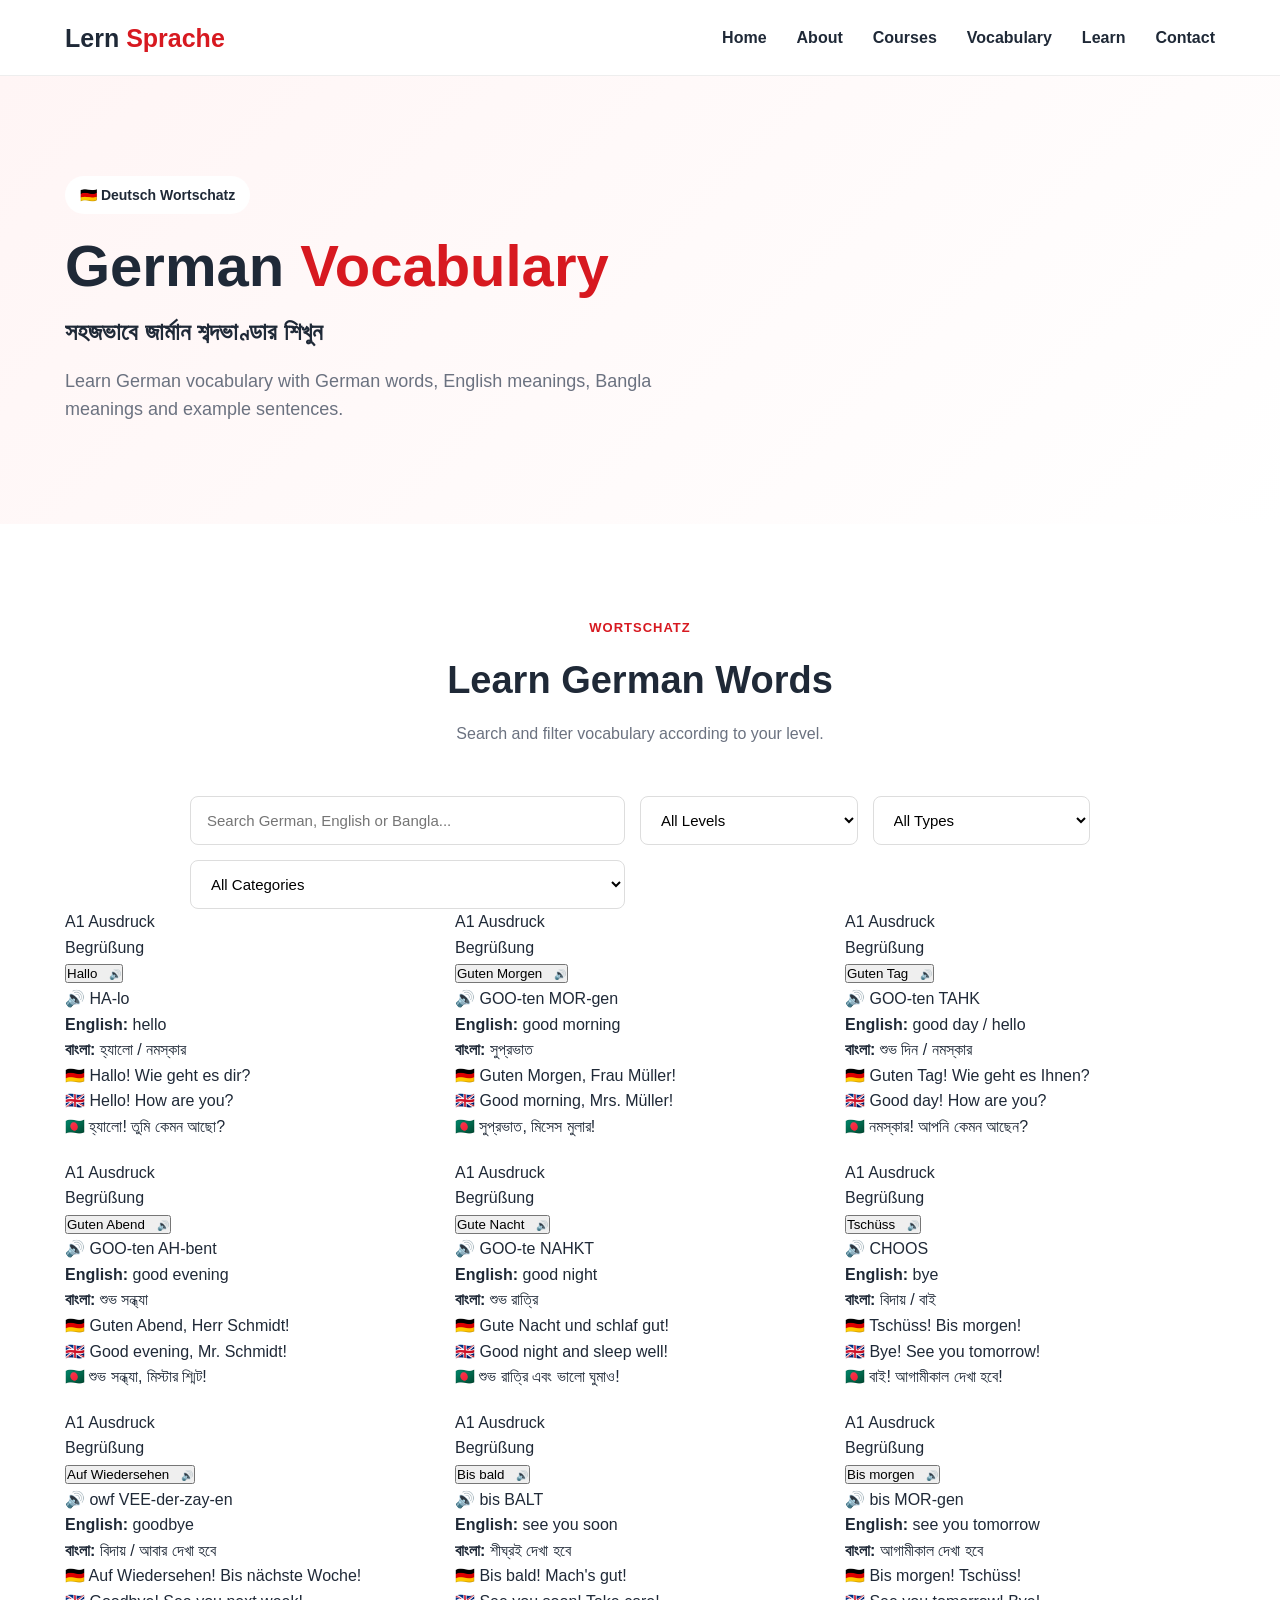
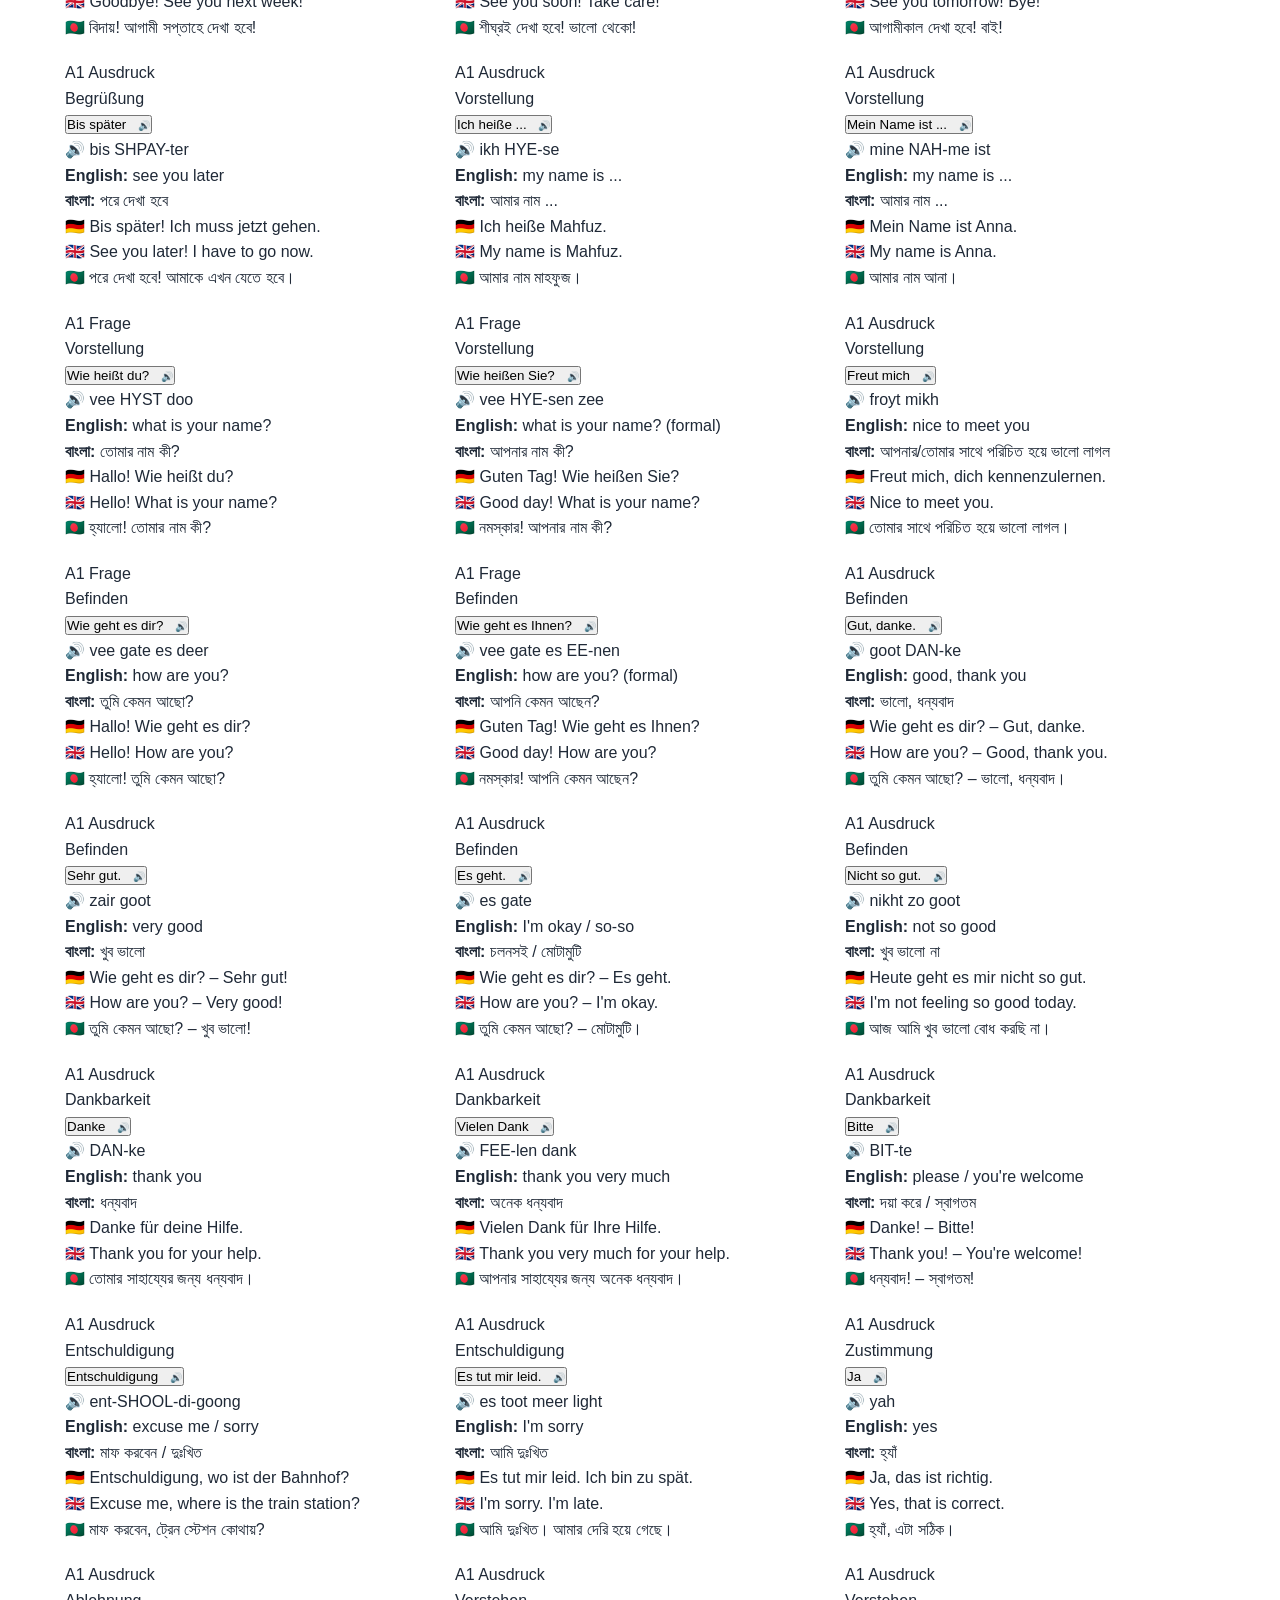
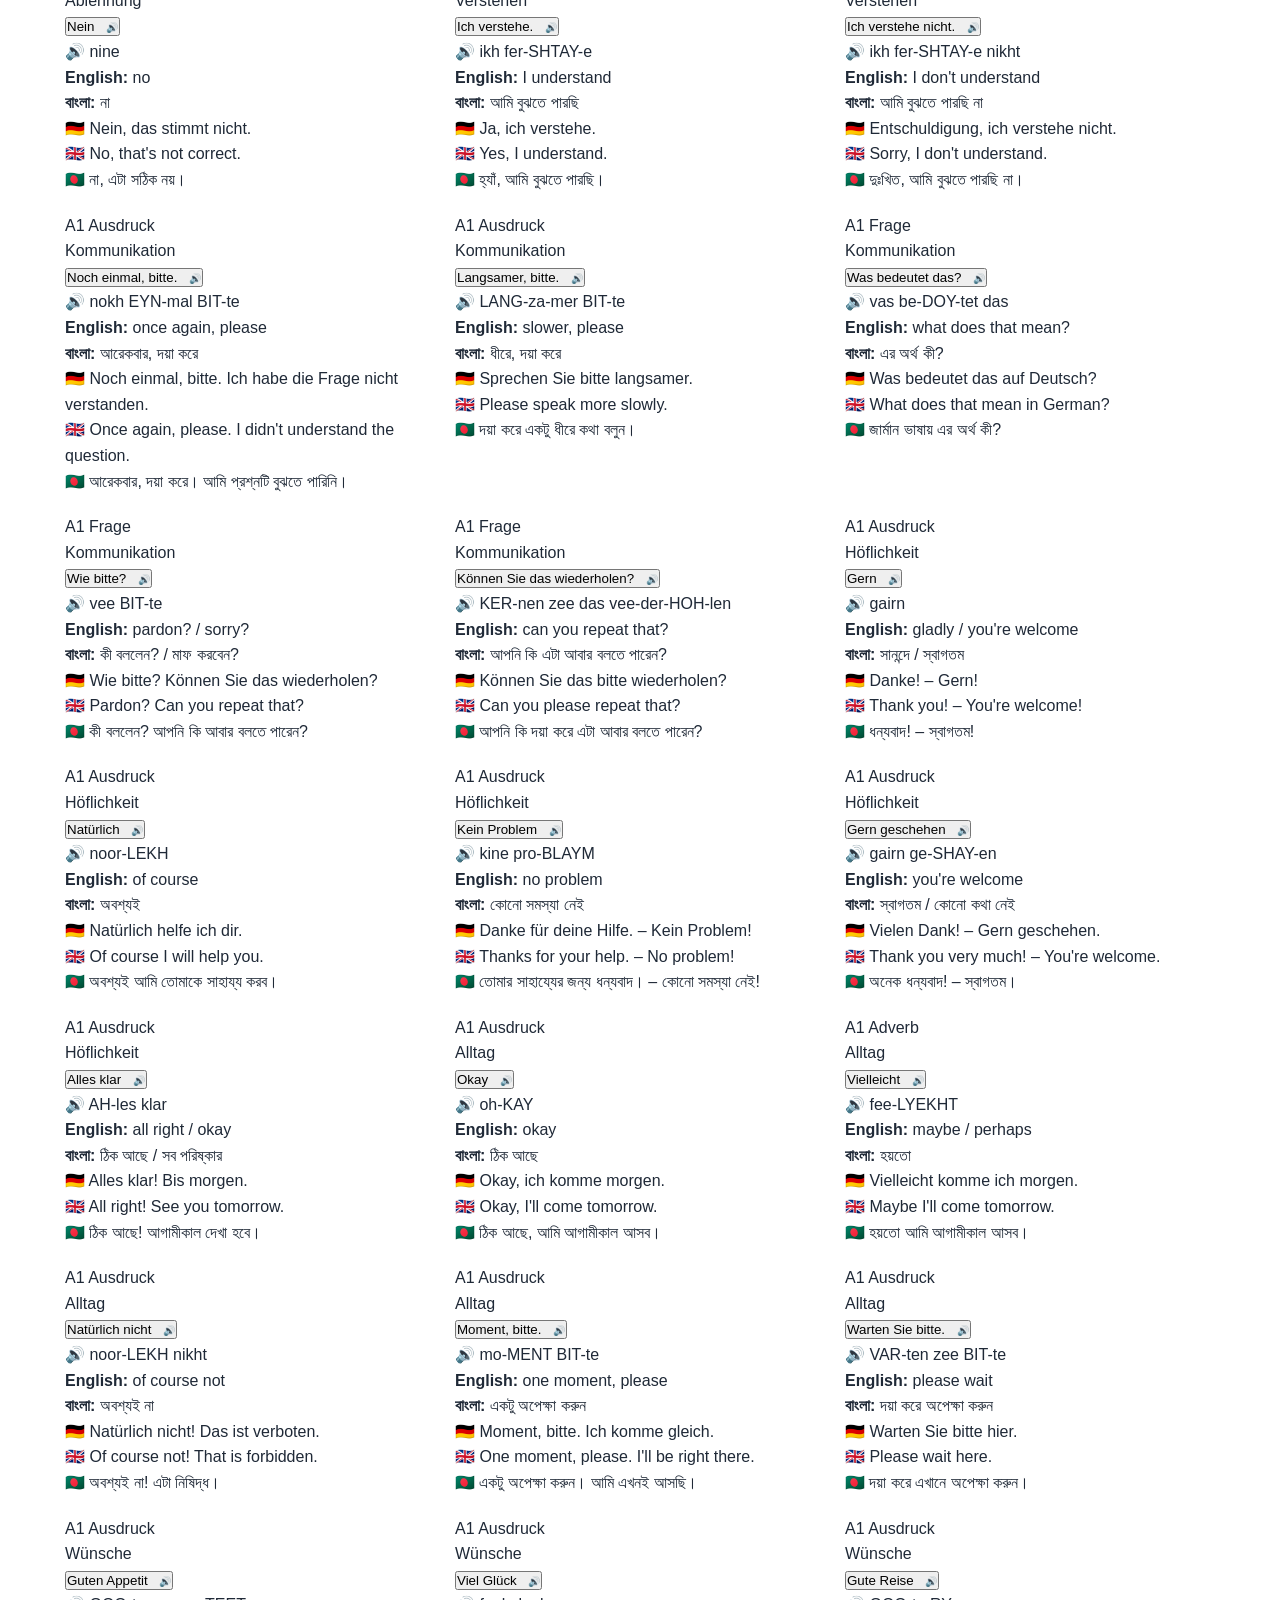
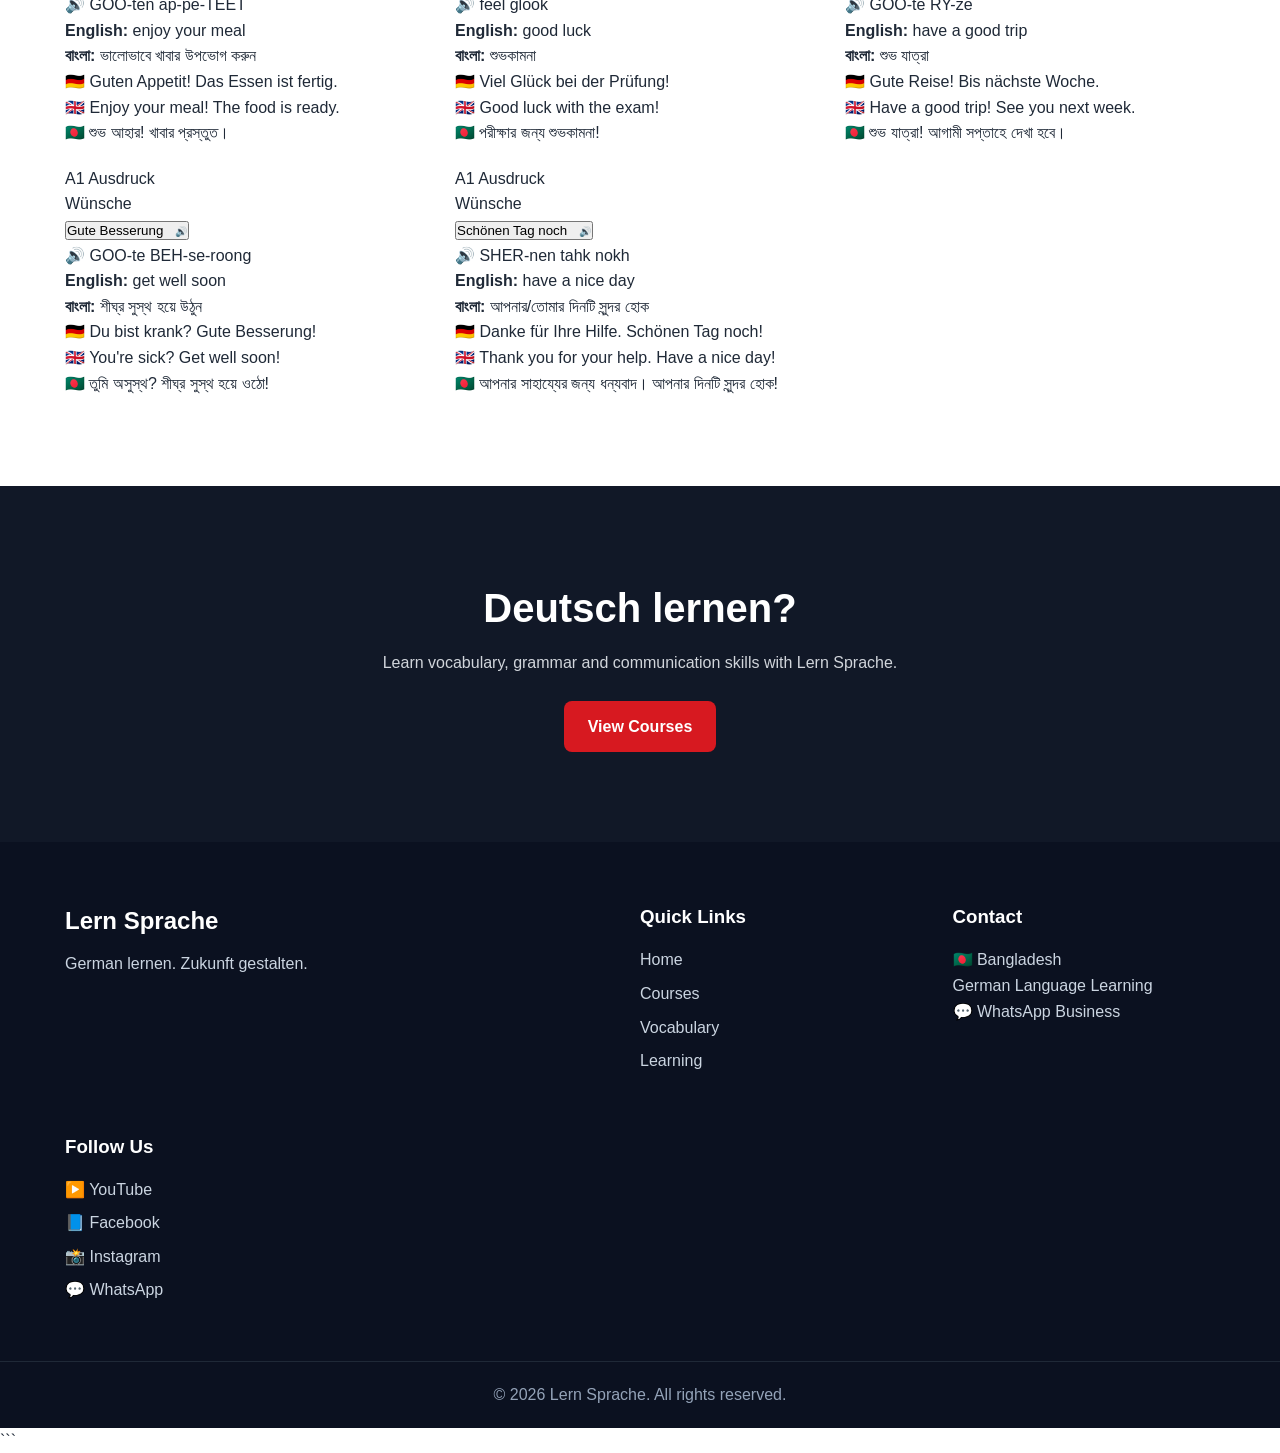
==== commit 7c05c454: "Remove markdown formatting from index.html" ====
--- a/index.html
+++ b/index.html
@@ -1,4 +1,3 @@
-```html
 <!DOCTYPE html>
 <html lang="en">
 
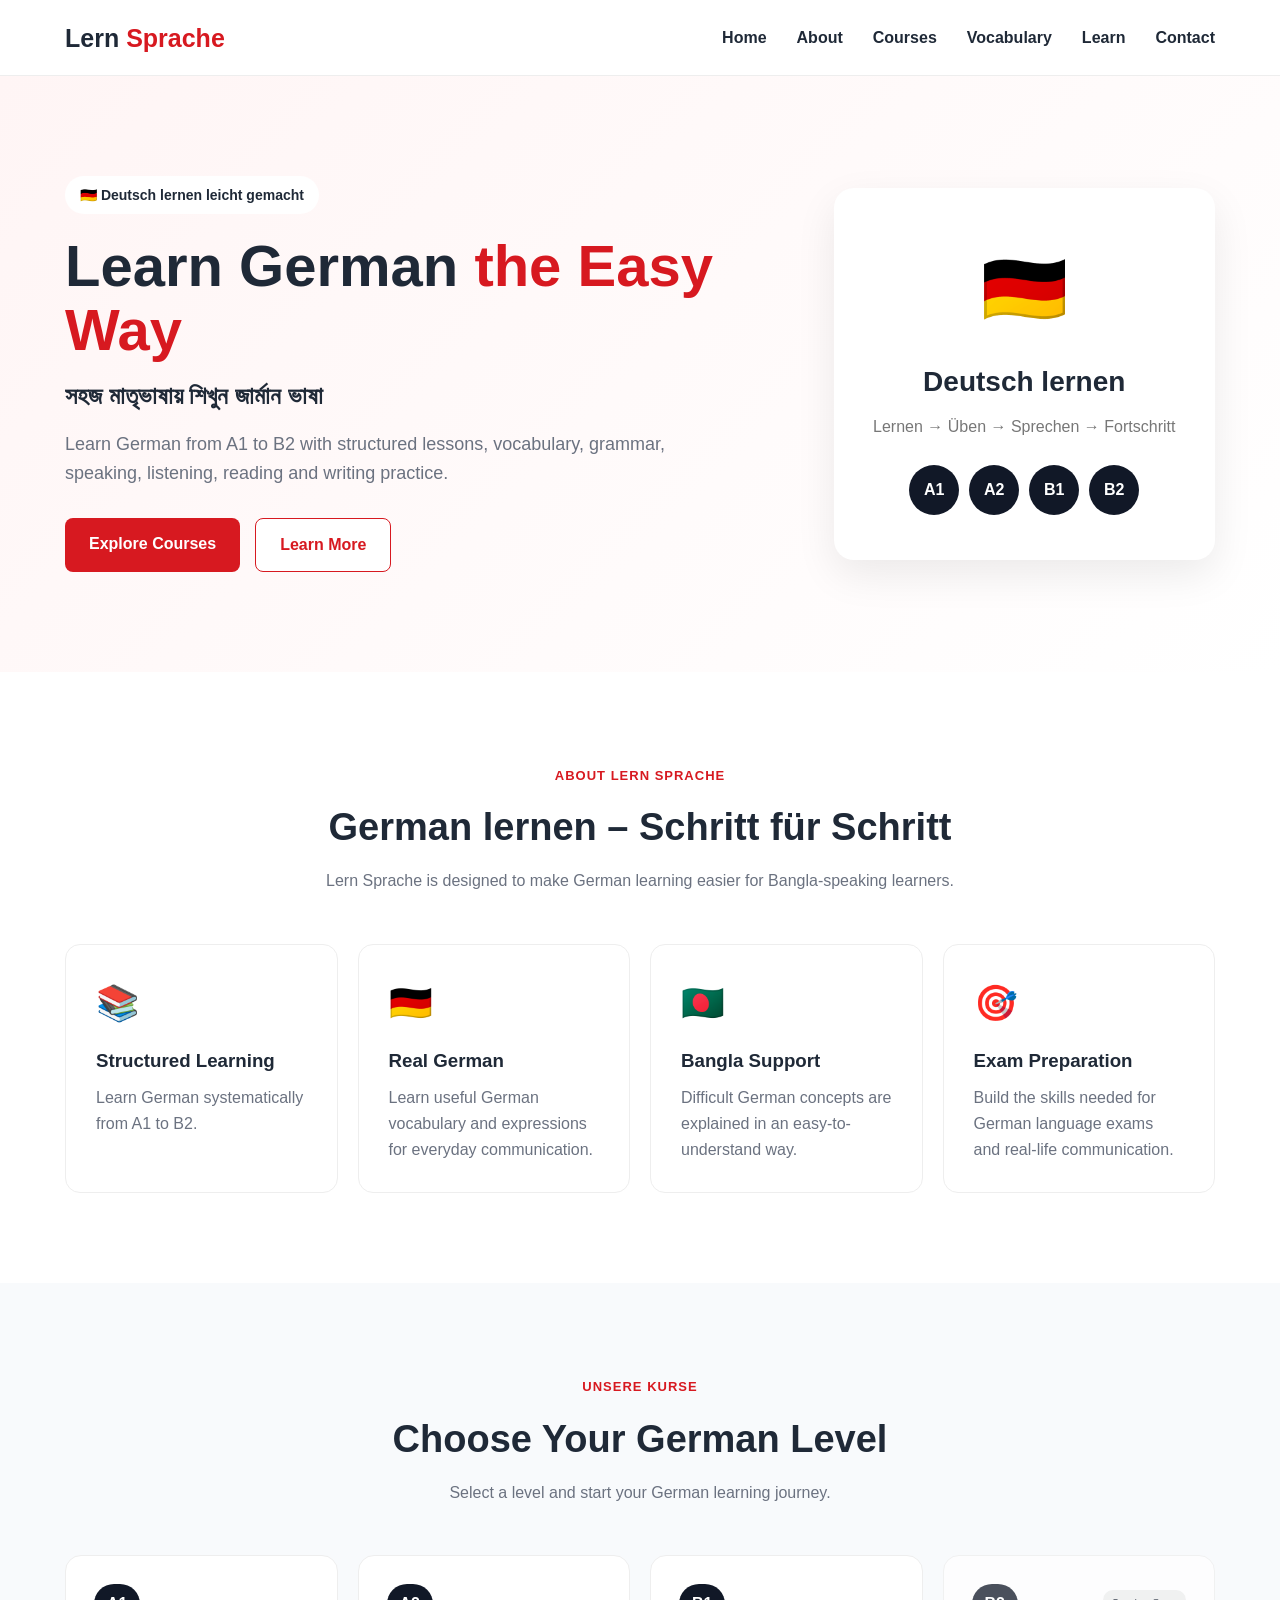
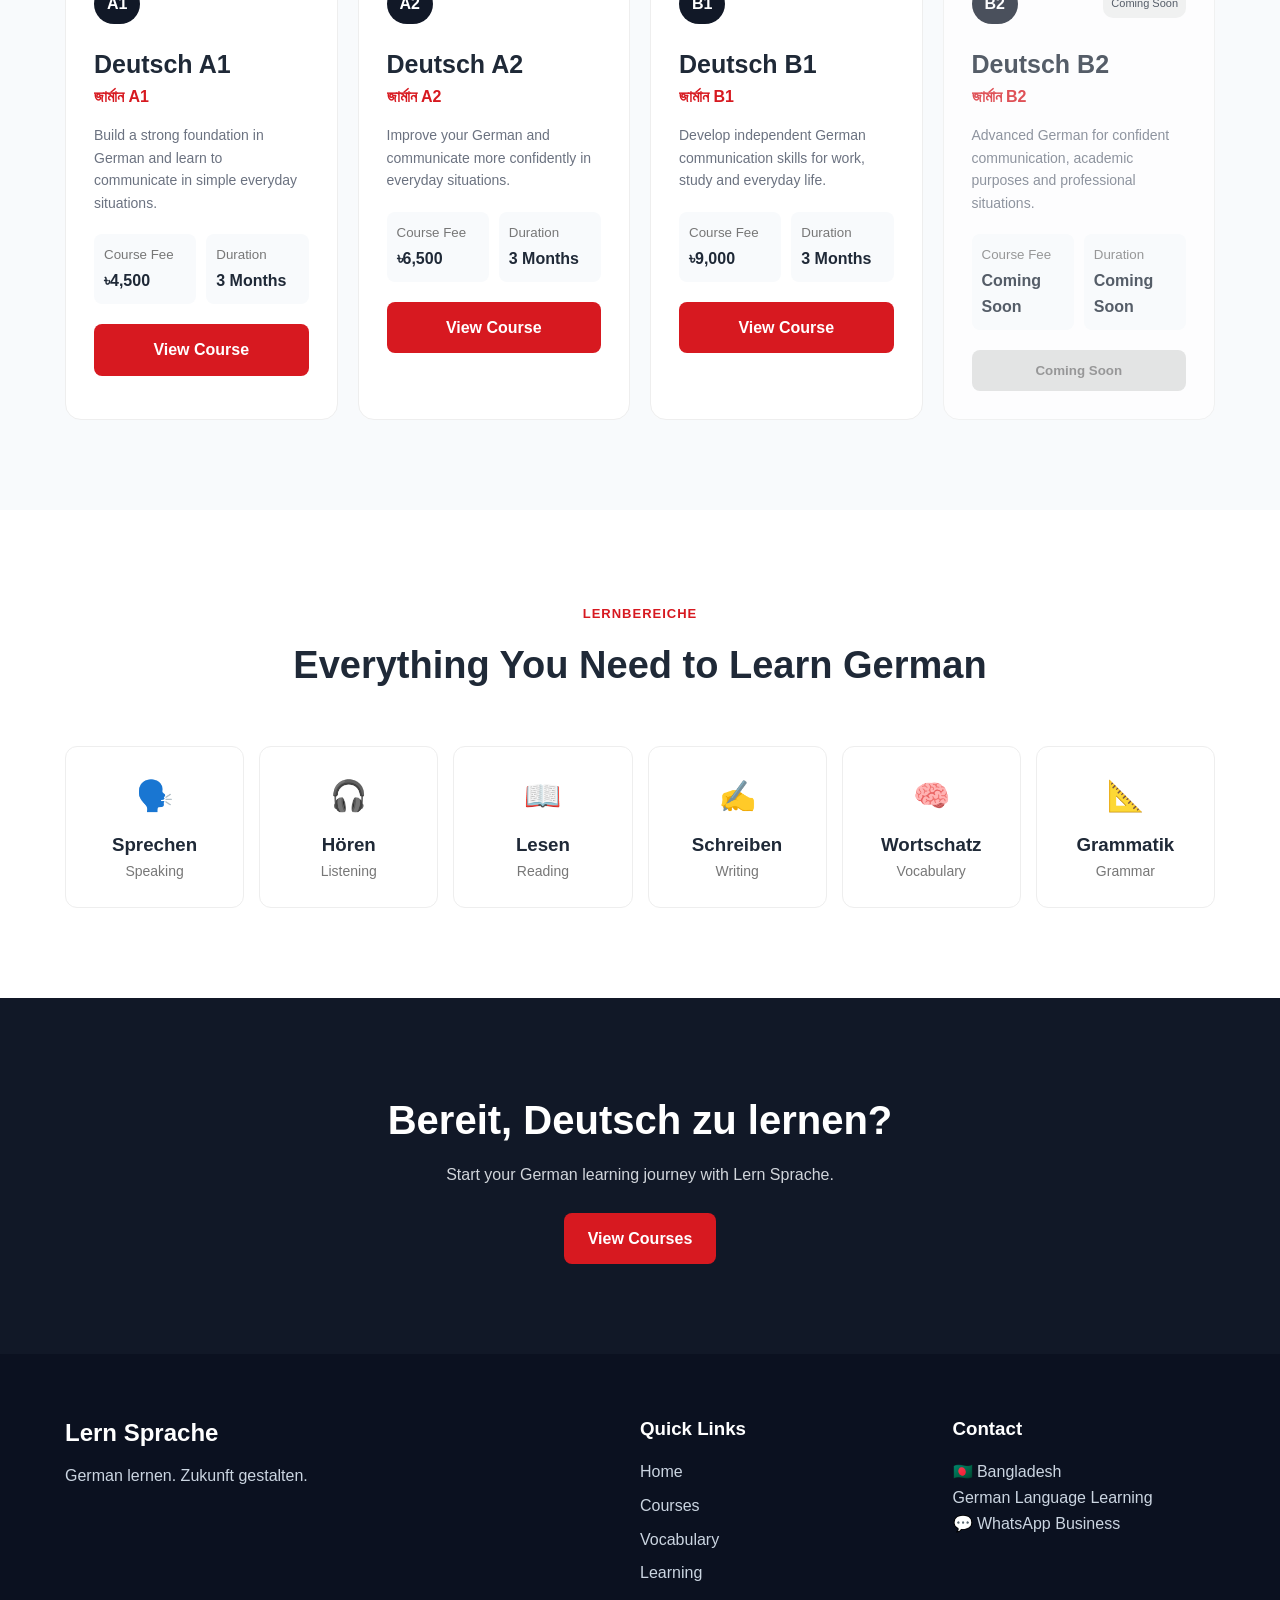
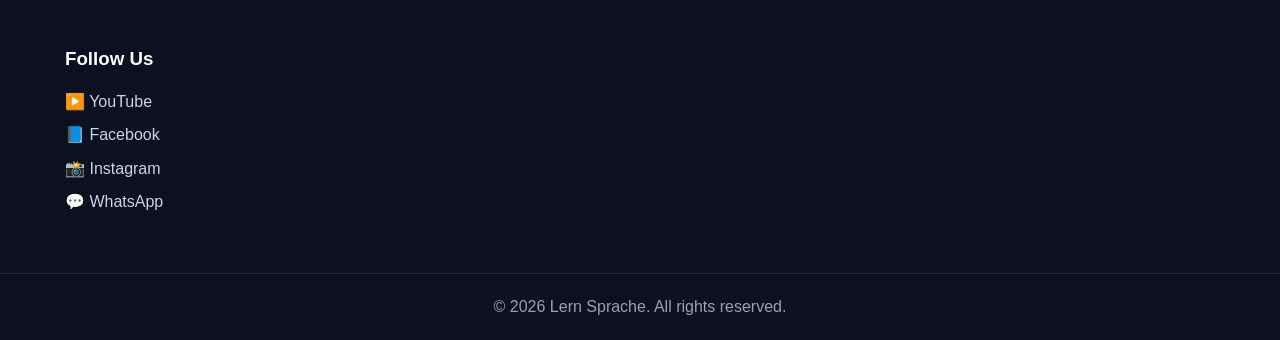
==== commit 1664e4ff: "Restore homepage index.html and keep Vocabulary link" ====
--- a/index.html
+++ b/index.html
@@ -1,63 +1,44 @@
 <!DOCTYPE html>
 <html lang="en">
-
 <head>
-
     <meta charset="UTF-8">
 
     <meta name="viewport" content="width=device-width, initial-scale=1.0">
 
     <meta
         name="description"
-        content="Lern Sprache – German vocabulary with English and Bangla meanings."
+        content="Lern Sprache – Learn German easily with Bangla and English support."
     >
 
-    <title>German Vocabulary | Lern Sprache</title>
-
-    <!-- Main CSS -->
-    <link rel="stylesheet" href="../css/style.css">
-
+    <title>Lern Sprache | Learn German Easily</title>
+
+    <link rel="stylesheet" href="css/style.css">
 </head>
 
-
 <body>
 
-
-    <!-- ================================
-         HEADER
-    ================================= -->
+    <!-- ================= HEADER ================= -->
 
     <header class="header">
 
         <div class="container nav-container">
 
-            <a href="../index.html" class="logo">
+            <a href="index.html" class="logo">
                 Lern <span>Sprache</span>
             </a>
 
-
             <nav class="navbar">
 
-                <a href="../index.html">Home</a>
-
-                <a href="../index.html#about">About</a>
-
-                <a href="../index.html#courses">Courses</a>
-
-                <a href="index.html">Vocabulary</a>
-
-                <a href="../index.html#learning">Learn</a>
-
-                <a href="../index.html#contact">Contact</a>
+                <a href="#home">Home</a>
+                <a href="#about">About</a>
+                <a href="#courses">Courses</a>
+                <a href="vocabulary/index.html">Vocabulary</a>
+                <a href="#learning">Learn</a>
+                <a href="#contact">Contact</a>
 
             </nav>
 
-
-            <button
-                class="menu-btn"
-                id="menuBtn"
-                type="button"
-            >
+            <button class="menu-btn" id="menuBtn">
                 ☰
             </button>
 
@@ -66,37 +47,172 @@
     </header>
 
 
-
-    <!-- ================================
-         VOCABULARY HERO
-    ================================= -->
-
-    <section class="hero">
+    <!-- ================= HERO ================= -->
+
+    <section class="hero" id="home">
+
+        <div class="container hero-container">
+
+            <div class="hero-content">
+
+                <span class="hero-label">
+                    🇩🇪 Deutsch lernen leicht gemacht
+                </span>
+
+                <h1>
+                    Learn German
+                    <span>the Easy Way</span>
+                </h1>
+
+                <p class="hero-bangla">
+                    সহজ মাতৃভাষায় শিখুন জার্মান ভাষা
+                </p>
+
+                <p class="hero-description">
+                    Learn German from A1 to B2 with structured lessons,
+                    vocabulary, grammar, speaking, listening, reading and writing practice.
+                </p>
+
+                <div class="hero-buttons">
+
+                    <a href="#courses" class="btn btn-primary">
+                        Explore Courses
+                    </a>
+
+                    <a href="#about" class="btn btn-secondary">
+                        Learn More
+                    </a>
+
+                </div>
+
+            </div>
+
+
+            <div class="hero-card">
+
+                <div class="german-flag">
+                    🇩🇪
+                </div>
+
+                <h3>
+                    Deutsch lernen
+                </h3>
+
+                <p>
+                    Lernen → Üben → Sprechen → Fortschritt
+                </p>
+
+                <div class="hero-levels">
+
+                    <span>A1</span>
+                    <span>A2</span>
+                    <span>B1</span>
+                    <span>B2</span>
+
+                </div>
+
+            </div>
+
+        </div>
+
+    </section>
+
+
+    <!-- ================= ABOUT ================= -->
+
+    <section class="section" id="about">
 
         <div class="container">
 
-            <div class="hero-content">
-
-                <span class="hero-label">
-                    🇩🇪 Deutsch Wortschatz
+            <div class="section-heading">
+
+                <span class="section-label">
+                    About Lern Sprache
                 </span>
 
-
-                <h1>
-                    German
-                    <span>Vocabulary</span>
-                </h1>
-
-
-                <p class="hero-bangla">
-                    সহজভাবে জার্মান শব্দভাণ্ডার শিখুন
-                </p>
-
-
-                <p class="hero-description">
-                    Learn German vocabulary with German words,
-                    English meanings, Bangla meanings and example sentences.
-                </p>
+                <h2>
+                    German lernen – Schritt für Schritt
+                </h2>
+
+                <p>
+                    Lern Sprache is designed to make German learning easier
+                    for Bangla-speaking learners.
+                </p>
+
+            </div>
+
+
+            <div class="features">
+
+                <div class="feature-card">
+
+                    <div class="feature-icon">
+                        📚
+                    </div>
+
+                    <h3>
+                        Structured Learning
+                    </h3>
+
+                    <p>
+                        Learn German systematically from A1 to B2.
+                    </p>
+
+                </div>
+
+
+                <div class="feature-card">
+
+                    <div class="feature-icon">
+                        🇩🇪
+                    </div>
+
+                    <h3>
+                        Real German
+                    </h3>
+
+                    <p>
+                        Learn useful German vocabulary and expressions
+                        for everyday communication.
+                    </p>
+
+                </div>
+
+
+                <div class="feature-card">
+
+                    <div class="feature-icon">
+                        🇧🇩
+                    </div>
+
+                    <h3>
+                        Bangla Support
+                    </h3>
+
+                    <p>
+                        Difficult German concepts are explained
+                        in an easy-to-understand way.
+                    </p>
+
+                </div>
+
+
+                <div class="feature-card">
+
+                    <div class="feature-icon">
+                        🎯
+                    </div>
+
+                    <h3>
+                        Exam Preparation
+                    </h3>
+
+                    <p>
+                        Build the skills needed for German language exams
+                        and real-life communication.
+                    </p>
+
+                </div>
 
             </div>
 
@@ -105,159 +221,130 @@
     </section>
 
 
-
-    <!-- ================================
-         VOCABULARY SECTION
-    ================================= -->
-
-    <section class="section">
+    <!-- ================= COURSES ================= -->
+
+    <section class="section courses-section" id="courses">
 
         <div class="container">
 
-
-            <!-- PAGE HEADING -->
-
             <div class="section-heading">
 
                 <span class="section-label">
-                    Wortschatz
+                    Unsere Kurse
                 </span>
 
                 <h2>
-                    Learn German Words
+                    Choose Your German Level
                 </h2>
 
                 <p>
-                    Search and filter vocabulary according to your level.
-                </p>
-
-            </div>
-
-
-
-            <!-- ================================
-                 SEARCH & FILTERS
-            ================================= -->
-
-            <div class="vocabulary-controls">
-
-
-                <!-- SEARCH -->
-
-                <input
-                    type="text"
-                    id="searchInput"
-                    placeholder="Search German, English or Bangla..."
-                    autocomplete="off"
-                >
-
-
-                <!-- LEVEL -->
-
-                <select id="levelFilter">
-
-                    <option value="all">
-                        All Levels
-                    </option>
-
-                    <option value="A1">
-                        A1
-                    </option>
-
-                    <option value="A2">
-                        A2
-                    </option>
-
-                    <option value="B1">
-                        B1
-                    </option>
-
-                </select>
-
-
-                <!-- TYPE -->
-
-                <select id="typeFilter">
-
-                    <option value="all">
-                        All Types
-                    </option>
-
-                    <option value="Ausdruck">
-                        Ausdruck
-                    </option>
-
-                    <option value="Frage">
-                        Frage
-                    </option>
-
-                    <option value="Adverb">
-                        Adverb
-                    </option>
-
-                </select>
-
-
-                <!-- CATEGORY -->
-
-                <select id="categoryFilter">
-
-                    <option value="all">
-                        All Categories
-                    </option>
-
-                </select>
-
-
-            </div>
-
-
-
-            <!-- ================================
-                 LOADING MESSAGE
-            ================================= -->
+                    Select a level and start your German learning journey.
+                </p>
+
+            </div>
+
+
+            <!-- JavaScript will generate courses here -->
 
             <div
-                id="vocabularyContainer"
-                class="vocabulary-grid"
+                class="courses-grid"
+                id="coursesContainer"
             >
 
-                <div class="loading">
-
-                    Loading vocabulary...
-
-                </div>
-
-            </div>
-
+                <p class="loading">
+                    Loading courses...
+                </p>
+
+            </div>
 
         </div>
 
     </section>
 
 
-
-    <!-- ================================
-         CTA
-    ================================= -->
+    <!-- ================= LEARNING ================= -->
+
+    <section class="section" id="learning">
+
+        <div class="container">
+
+            <div class="section-heading">
+
+                <span class="section-label">
+                    Lernbereiche
+                </span>
+
+                <h2>
+                    Everything You Need to Learn German
+                </h2>
+
+            </div>
+
+
+            <div class="learning-grid">
+
+                <div class="learning-card">
+                    <span>🗣️</span>
+                    <h3>Sprechen</h3>
+                    <p>Speaking</p>
+                </div>
+
+                <div class="learning-card">
+                    <span>🎧</span>
+                    <h3>Hören</h3>
+                    <p>Listening</p>
+                </div>
+
+                <div class="learning-card">
+                    <span>📖</span>
+                    <h3>Lesen</h3>
+                    <p>Reading</p>
+                </div>
+
+                <div class="learning-card">
+                    <span>✍️</span>
+                    <h3>Schreiben</h3>
+                    <p>Writing</p>
+                </div>
+
+
+                <!-- CLICKABLE VOCABULARY CARD -->
+
+                <a href="vocabulary/index.html" class="learning-card">
+                    <span>🧠</span>
+                    <h3>Wortschatz</h3>
+                    <p>Vocabulary</p>
+                </a>
+
+
+                <div class="learning-card">
+                    <span>📐</span>
+                    <h3>Grammatik</h3>
+                    <p>Grammar</p>
+                </div>
+
+            </div>
+
+        </div>
+
+    </section>
+
+
+    <!-- ================= CTA ================= -->
 
     <section class="cta">
 
         <div class="container cta-content">
 
             <h2>
-                Deutsch lernen?
+                Bereit, Deutsch zu lernen?
             </h2>
 
             <p>
-                Learn vocabulary, grammar and communication skills
-                with Lern Sprache.
+                Start your German learning journey with Lern Sprache.
             </p>
 
-            <a
-                href="../index.html#courses"
-                class="btn btn-primary"
-            >
+            <a href="#courses" class="btn btn-primary">
                 View Courses
             </a>
 
@@ -266,15 +353,9 @@
     </section>
 
 
-
-    <!-- ================================
-         FOOTER
-    ================================= -->
-
-    <footer
-        class="footer"
-        id="contact"
-    >
+    <!-- ================= CONTACT ================= -->
+
+    <footer class="footer" id="contact">
 
         <div class="container footer-container">
 
@@ -294,7 +375,6 @@
             </div>
 
 
-
             <!-- QUICK LINKS -->
 
             <div>
@@ -303,24 +383,19 @@
                     Quick Links
                 </h3>
 
-                <a href="../index.html">
-                    Home
-                </a>
-
-                <a href="../index.html#courses">
-                    Courses
-                </a>
-
-                <a href="index.html">
+                <a href="#home">Home</a>
+
+                <a href="#courses">Courses</a>
+
+                <a href="vocabulary/index.html">
                     Vocabulary
                 </a>
 
-                <a href="../index.html#learning">
+                <a href="#learning">
                     Learning
                 </a>
 
             </div>
-
 
 
             <!-- CONTACT -->
@@ -350,7 +425,6 @@
             </div>
 
 
-
             <!-- SOCIAL MEDIA -->
 
             <div>
@@ -358,7 +432,6 @@
                 <h3>
                     Follow Us
                 </h3>
-
 
                 <a
                     href="https://www.youtube.com/channel/UC2gwxoOl-5OlXJsN3eg4RMQ"
@@ -368,7 +441,6 @@
                     ▶️ YouTube
                 </a>
 
-
                 <a
                     href="https://www.facebook.com/lernsprache"
                     target="_blank"
@@ -377,7 +449,6 @@
                     📘 Facebook
                 </a>
 
-
                 <a
                     href="https://www.instagram.com/lernsprache51/"
                     target="_blank"
@@ -386,7 +457,6 @@
                     📸 Instagram
                 </a>
 
-
                 <a
                     href="https://wa.me/8801822636746"
                     target="_blank"
@@ -400,7 +470,6 @@
         </div>
 
 
-
         <div class="copyright">
 
             <p>
@@ -412,17 +481,10 @@
     </footer>
 
 
-
-    <!-- ================================
-         JAVASCRIPT
-    ================================= -->
-
-    <script src="../js/main.js"></script>
-
-    <script src="../js/vocabulary.js"></script>
-
+    <!-- ================= JAVASCRIPT ================= -->
+
+    <script src="js/courses.js"></script>
+    <script src="js/main.js"></script>
 
 </body>
-
 </html>
-```
